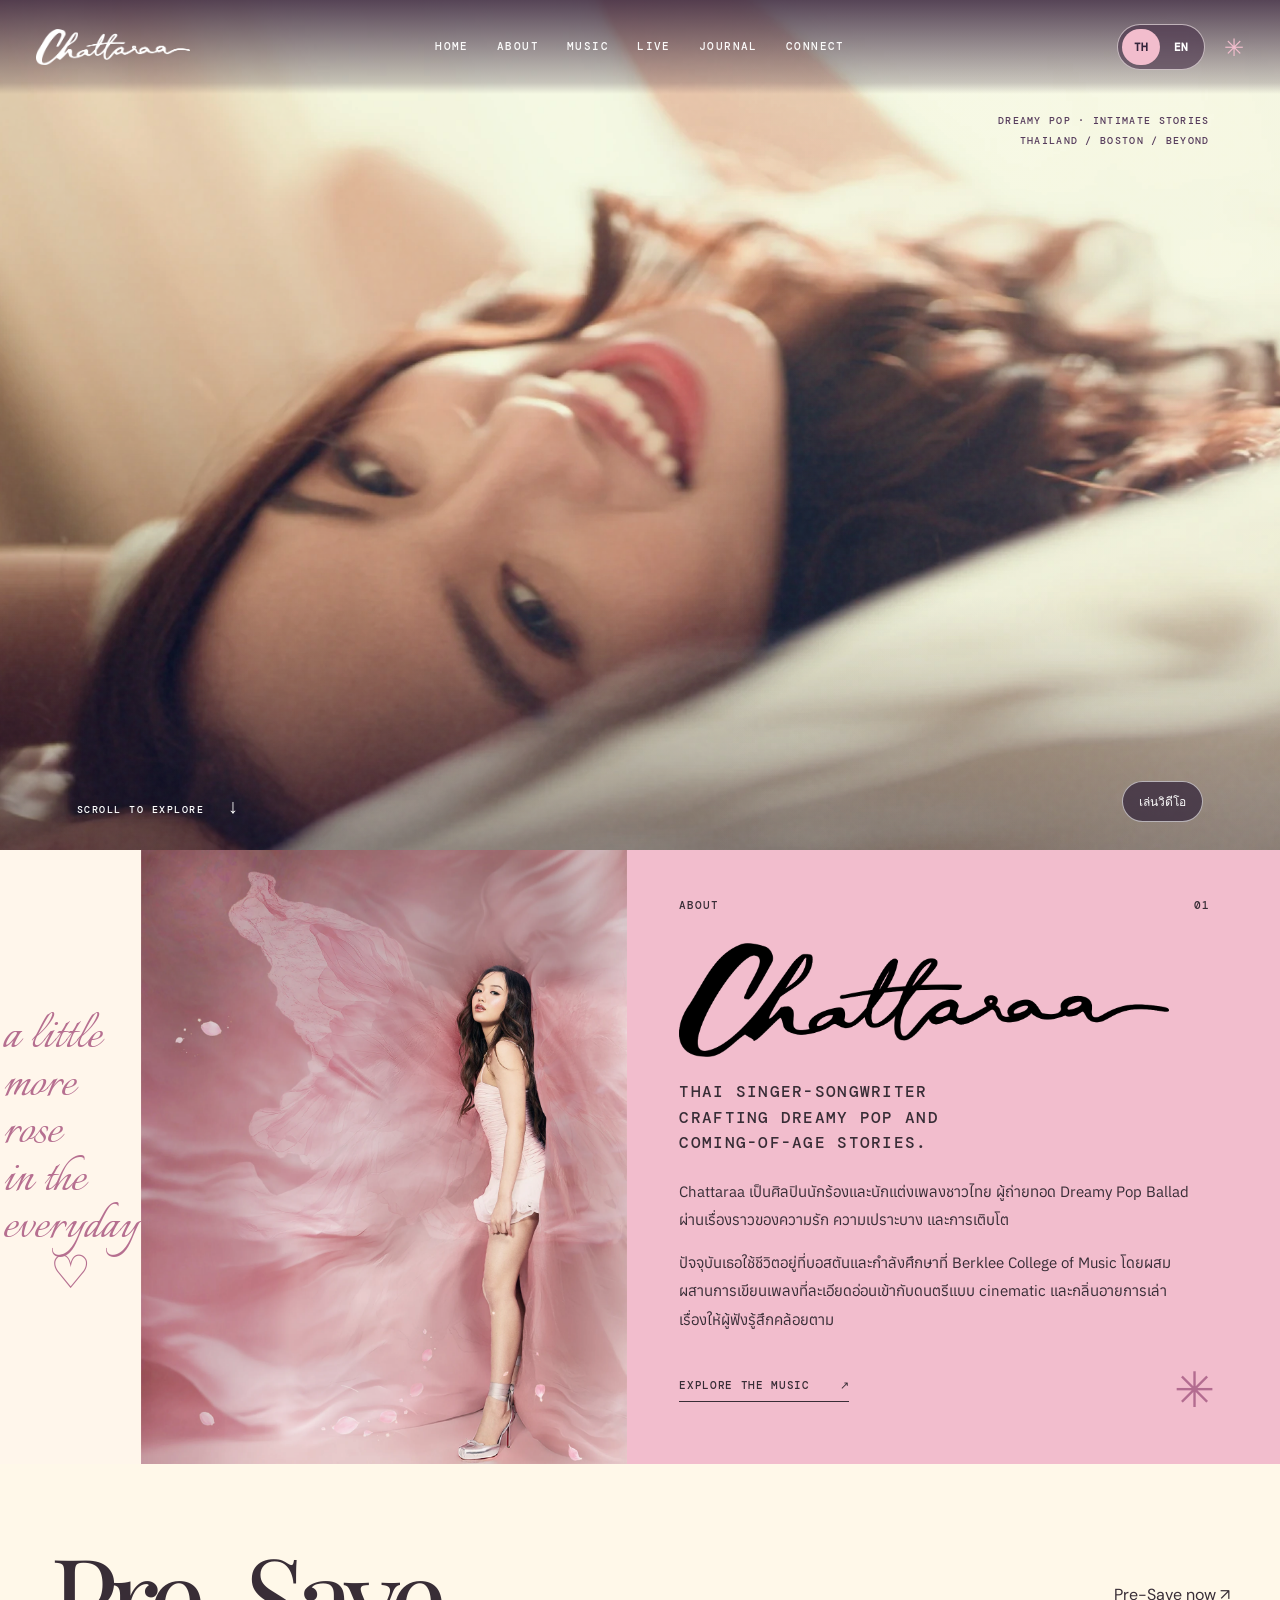
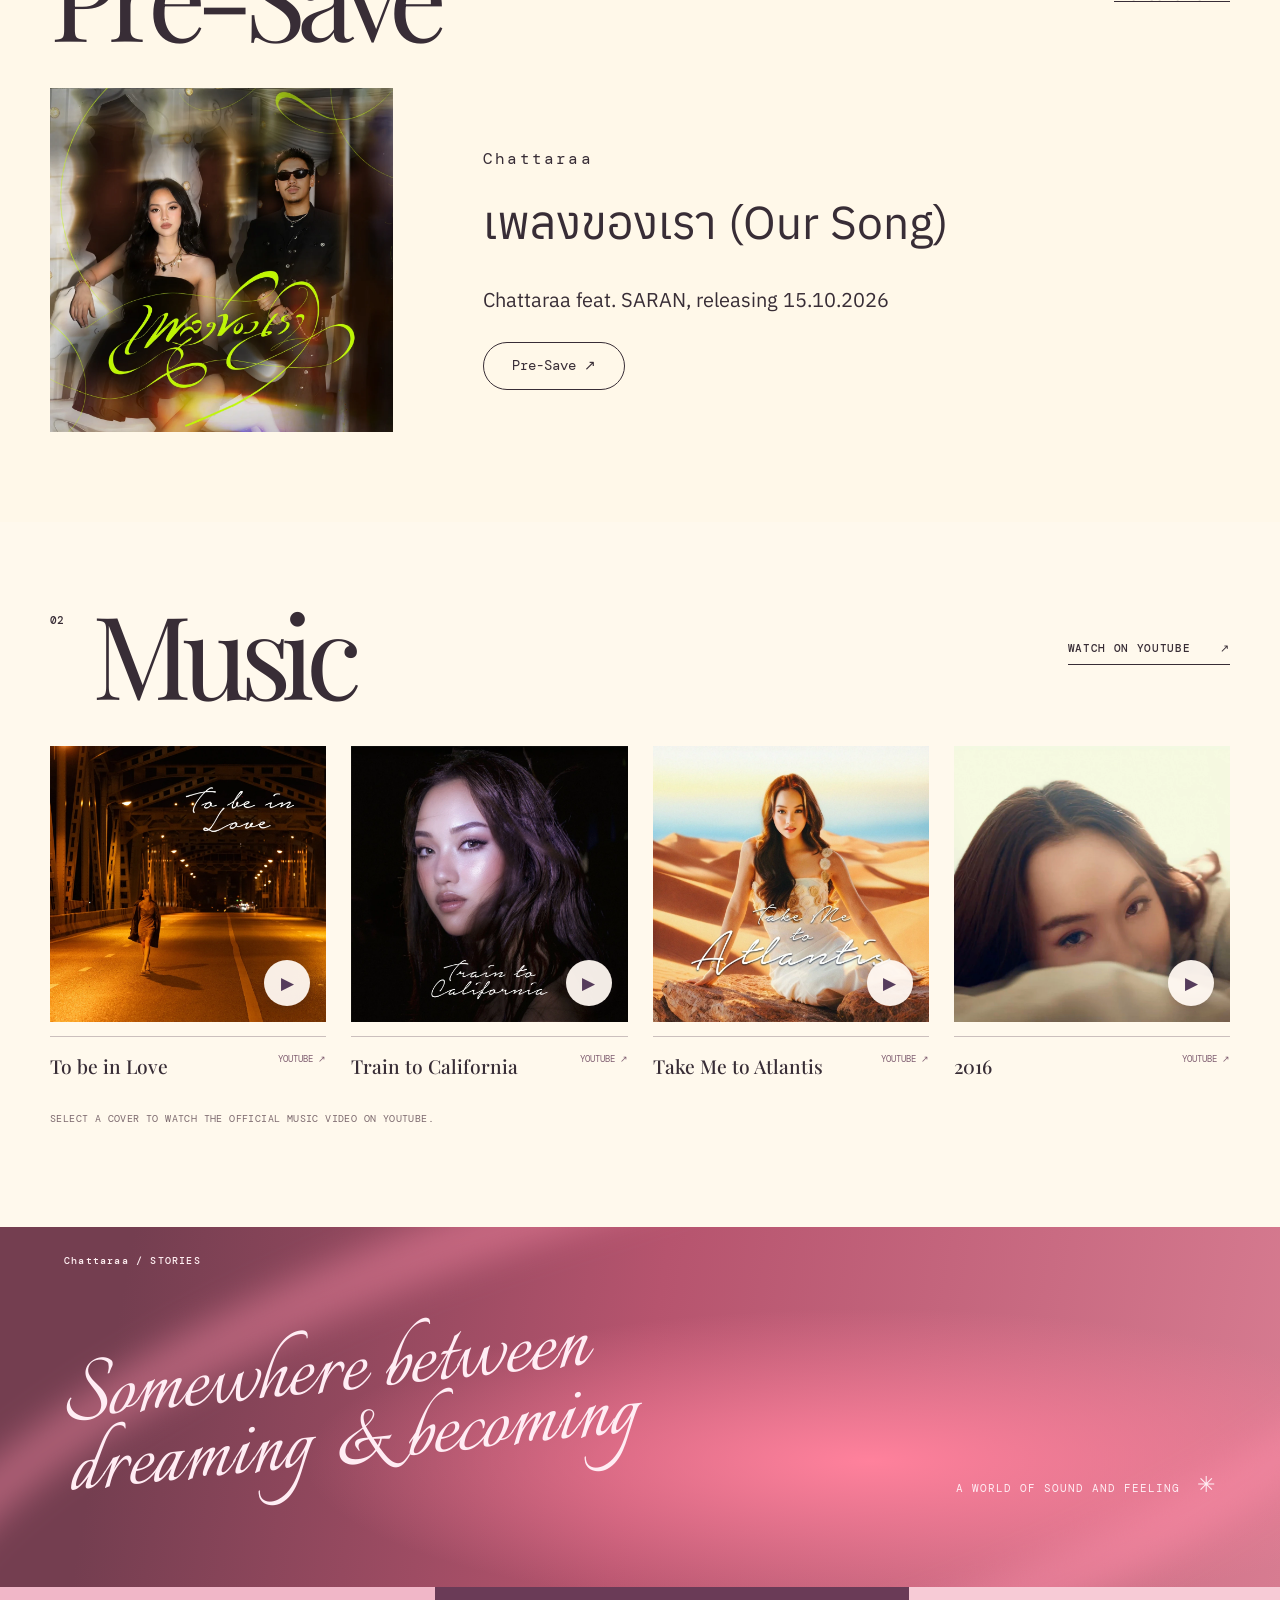
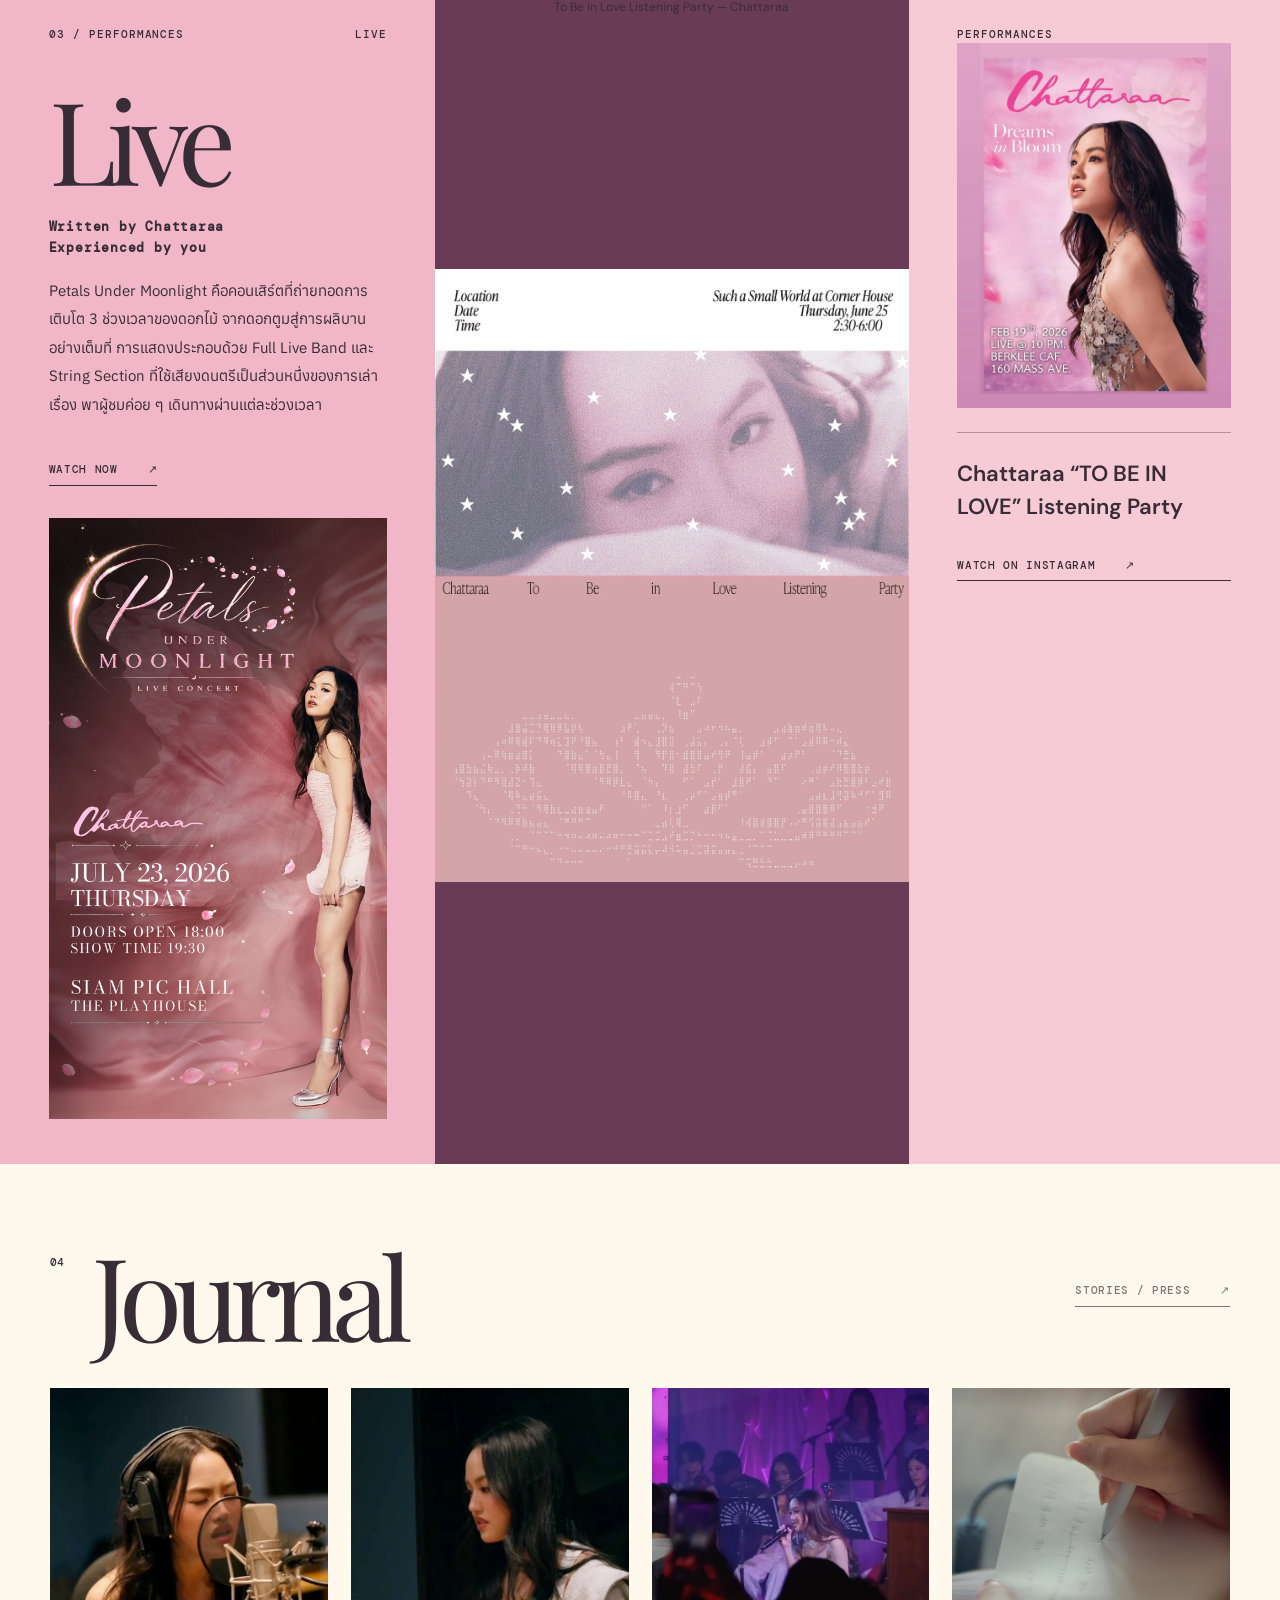
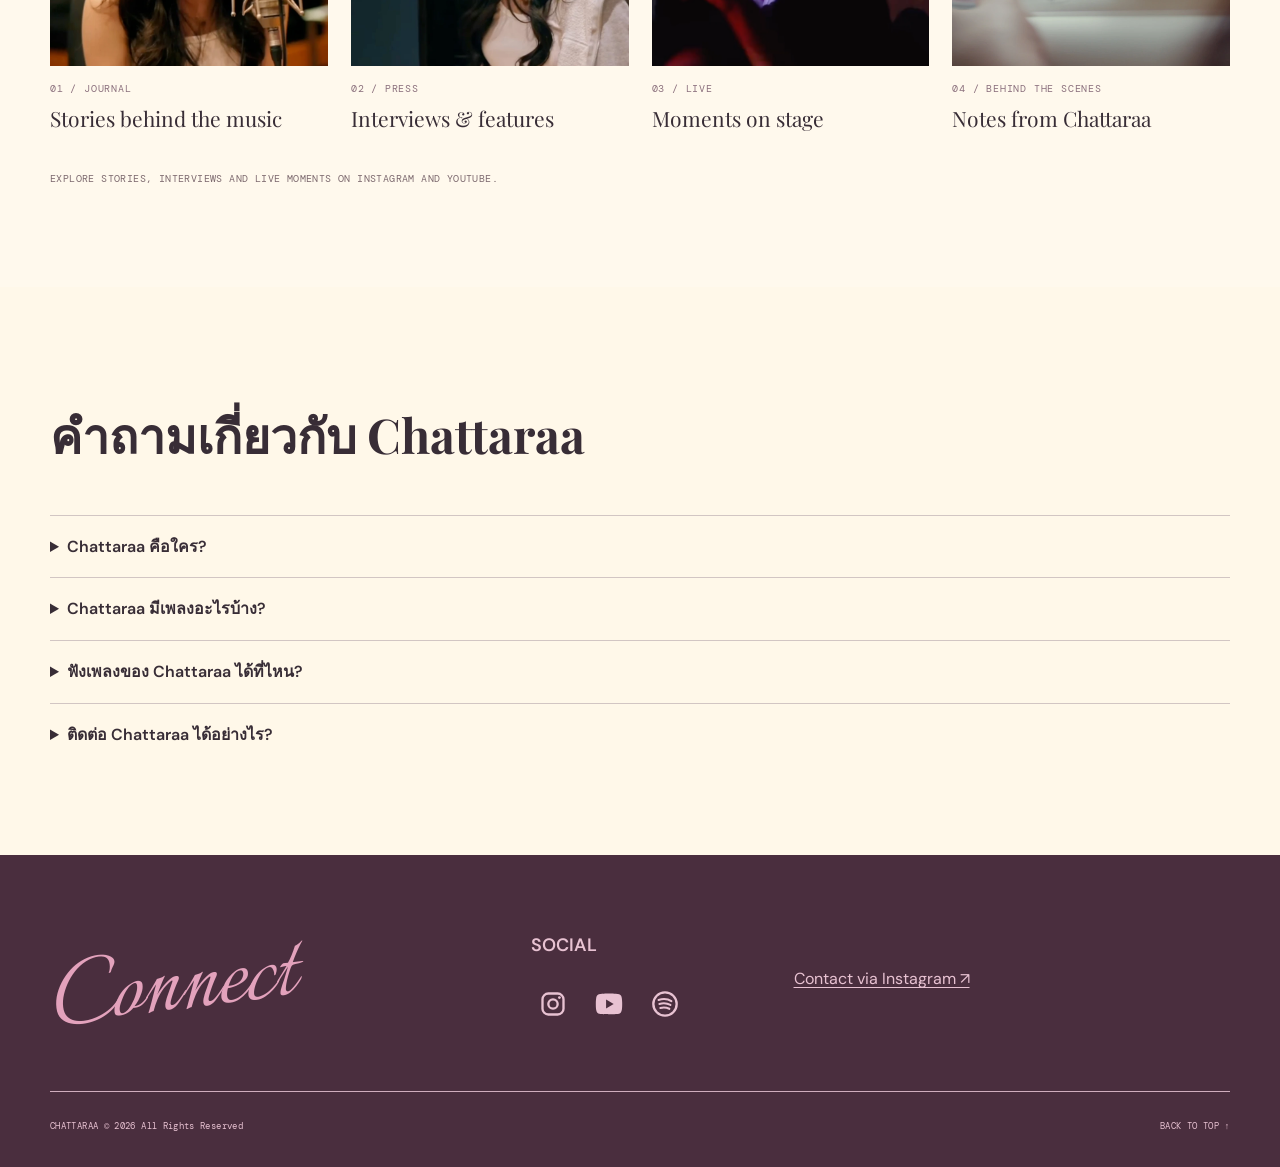
==== th/index.html @ 5d0ddc55 "Add Petals Under Moonlight poster below Watch Now" ====
<!DOCTYPE html>

<html lang="th">
<head>
<meta charset="utf-8"/>
<meta content="width=device-width, initial-scale=1" name="viewport"/>
<meta content="#563C5C" name="theme-color"/>
<meta content="index, follow, max-image-preview:large" name="robots"/>
<meta content="Chattaraa เป็นศิลปินนักร้องและนักแต่งเพลงชาวไทย ผู้ถ่ายทอด Dreamy Pop Ballad ผ่านเรื่องราวของความรัก ความเปราะบาง และการเติบโต" name="description"/>
<title>Chattaraa — ประวัติและผลงานเพลง | เว็บไซต์ทางการ</title>
<link href="https://fonts.googleapis.com" rel="preconnect"/>
<link crossorigin="" href="https://fonts.gstatic.com" rel="preconnect"/>
<link href="https://fonts.googleapis.com/css2?family=Anuphan:wght@400;500;600&amp;family=DM+Mono:wght@400;500&amp;family=DM+Sans:wght@400;500;600;700&amp;family=Italianno&amp;family=Playfair+Display:ital,wght@0,400;0,500;0,600;1,400;1,500&amp;display=swap" rel="stylesheet"/>
<link rel="stylesheet" href="/assets/v12.css?v=20261012-live-sentence"/>
<link href="https://www.chattaraa.com/th/" rel="canonical"/><link href="https://www.chattaraa.com/" hreflang="en" rel="alternate"/><link href="https://www.chattaraa.com/th/" hreflang="th" rel="alternate"/><link href="https://www.chattaraa.com/" hreflang="x-default" rel="alternate"/><meta content="website" property="og:type"/><meta content="CHATTARAA" property="og:site_name"/><meta content="th_TH" property="og:locale"/><meta content="Chattaraa — ประวัติและผลงานเพลง | เว็บไซต์ทางการ" property="og:title"/><meta content="Chattaraa เป็นศิลปินนักร้องและนักแต่งเพลงชาวไทย ผู้ถ่ายทอด Dreamy Pop Ballad ผ่านเรื่องราวของความรัก ความเปราะบาง และการเติบโต" property="og:description"/><meta content="https://www.chattaraa.com/th/" property="og:url"/><meta content="https://www.chattaraa.com/assets/hero-chattaraa-1920.webp" property="og:image"/><meta content="summary_large_image" name="twitter:card"/><meta name="twitter:title" content="CHATTARAA — Official Website"/><meta name="twitter:image" content="https://www.chattaraa.com/assets/hero-chattaraa-1920.webp"/><meta name="chattaraa-version" content="12"/><script type="application/ld+json">{"@context": "https://schema.org", "@graph": [{"@type": "Person", "@id": "https://www.chattaraa.com/#artist", "name": "Chattaraa", "url": "https://www.chattaraa.com/", "jobTitle": "Singer-songwriter", "description": "Chattaraa is a Thai singer-songwriter crafting dreamy pop, intimate ballads and coming-of-age stories.", "image": "https://www.chattaraa.com/assets/portrait-chattaraa.webp", "sameAs": ["https://www.youtube.com/@chattaraa", "https://www.instagram.com/chattwan16/", "https://open.spotify.com/artist/7L1WY9iSSZenZPKcU98Fn6"]}, {"@type": "WebSite", "@id": "https://www.chattaraa.com/#website", "name": "Chattaraa Official Website", "url": "https://www.chattaraa.com/", "inLanguage": ["en", "th"], "publisher": {"@id": "https://www.chattaraa.com/#artist"}}, {"@type": "WebPage", "@id": "https://www.chattaraa.com/th/#webpage", "url": "https://www.chattaraa.com/th/", "name": "Chattaraa — ประวัติและผลงานเพลง | เว็บไซต์ทางการ", "inLanguage": "th", "about": {"@id": "https://www.chattaraa.com/#artist"}, "isPartOf": {"@id": "https://www.chattaraa.com/#website"}}, {"@type": "MusicRecording", "name": "To be in Love", "byArtist": {"@id": "https://www.chattaraa.com/#artist"}, "url": "https://youtu.be/dDhB05XkDJM"}, {"@type": "MusicRecording", "name": "Train to California", "byArtist": {"@id": "https://www.chattaraa.com/#artist"}, "url": "https://youtu.be/4gaR9DZhMm0"}, {"@type": "MusicRecording", "name": "Take Me to Atlantis", "byArtist": {"@id": "https://www.chattaraa.com/#artist"}, "url": "https://youtu.be/C6jtJ0VgAyo"}, {"@type": "MusicRecording", "name": "2016", "byArtist": {"@id": "https://www.chattaraa.com/#artist"}, "url": "https://youtu.be/xAIUsuw0jmA"}, {"@type": "FAQPage", "@id": "https://www.chattaraa.com/th/#questions", "inLanguage": "th", "mainEntity": [{"@type": "Question", "name": "Chattaraa คือใคร?", "acceptedAnswer": {"@type": "Answer", "text": "Chattaraa เป็นศิลปินนักร้องและนักแต่งเพลงชาวไทย ถ่ายทอดเพลงป๊อปบรรยากาศชวนฝัน เพลงบัลลาด และเรื่องราวของการเติบโต"}}, {"@type": "Question", "name": "Chattaraa มีเพลงอะไรบ้าง?", "acceptedAnswer": {"@type": "Answer", "text": "ผลงานที่นำเสนอในเว็บไซต์ทางการนี้ ได้แก่ To be in Love, Train to California, Take Me to Atlantis และ 2016"}}, {"@type": "Question", "name": "ฟังเพลงของ Chattaraa ได้ที่ไหน?", "acceptedAnswer": {"@type": "Answer", "text": "ฟังได้ทาง Spotify และชมมิวสิกวิดีโอทางช่อง YouTube ของ Chattaraa ผ่านลิงก์ในเว็บไซต์นี้"}}, {"@type": "Question", "name": "ติดต่อ Chattaraa ได้อย่างไร?", "acceptedAnswer": {"@type": "Answer", "text": "ติดต่อผ่านลิงก์ Instagram ทางการในส่วนติดตามของเว็บไซต์นี้"}}]}]}</script><style>.artist-faq{background:#fff8e9}.artist-faq h2{font-family:var(--serif);font-size:clamp(28px,5vw,48px)}.artist-faq details{border-top:1px solid #563c5c44;padding:18px 0}.artist-faq summary{cursor:pointer;font-weight:600;line-height:1.6}.artist-faq p{max-width:800px;line-height:1.9}</style><style>.hero-video{width:100%;height:100%;object-fit:cover}.hero-video-toggle{position:absolute;z-index:8;right:6%;bottom:28px;border:1px solid #fff9;border-radius:24px;padding:10px 16px;background:#34253bbd;color:white;cursor:pointer;font:12px var(--body)}</style><style>.journal-card-link{display:block;color:inherit;text-decoration:none}.journal-card-link:focus-visible{outline:3px solid #563c5c;outline-offset:6px}.journal-card-link .journal-art{transition:filter .2s ease}.journal-card-link:hover .journal-art{filter:brightness(1.08)}.journal-card-link:hover h3{text-decoration:underline;text-underline-offset:5px}@media(prefers-reduced-motion:reduce){.journal-card-link .journal-art{transition:none}}</style><style>.journal-card .journal-photo{position:relative;padding:0;aspect-ratio:1/1;overflow:hidden;background:none}.journal-photo::before,.journal-photo::after{display:none}.journal-photo img{display:block;width:100%;height:100%;object-fit:cover}</style><style id="footer-social-icons">.connect-inner .social-links{gap:12px}.connect-inner .social-links a.social-icon{display:inline-flex;align-items:center;justify-content:center;width:44px;height:44px;min-width:44px;border:0;text-decoration:none;border-radius:8px;transition:opacity .2s}.connect-inner .social-links a.social-icon:hover{opacity:.75}.connect-inner .social-links a.social-icon:focus-visible{outline:2px solid currentColor;outline-offset:4px}.social-icon svg{display:block;width:28px;height:28px}</style>
<style>.live-intro .live-lead{text-transform:none;font-weight:600}</style>
<style>.performance-title{font:600 22px/1.5 var(--body);margin:0 0 22px;overflow-wrap:break-word}.performance-title a{text-decoration:none}.performance-title a:hover{text-decoration:underline;text-underline-offset:4px}</style>
<style>.performance-poster{display:block;margin:0 0 24px}.performance-poster img{display:block;width:100%;height:auto}.performance-poster:focus-visible{outline:3px solid currentColor;outline-offset:5px}</style>
<style>.live-poster-link{display:block;position:absolute;inset:0;color:inherit;text-decoration:none}.live-poster-link:focus-visible{outline:3px solid #fff;outline-offset:-6px}</style>
<style>.petals-poster-link{display:block;margin-top:32px}.petals-poster-link img{display:block;width:100%;height:auto}.petals-poster-link:focus-visible{outline:3px solid currentColor;outline-offset:5px}</style>
</head>
<body>
<a class="skip-link" href="#main-content">Skip to content</a>
<header class="site-header" id="site-header">
<a aria-label="Chattaraa — Home" class="wordmark" href="#home"><img alt="" aria-hidden="true" class="brand-logo" height="340" src="/assets/logo-chattaraa.png" width="1464"/><span class="visually-hidden">Chattaraa</span></a>
<button aria-controls="primary-navigation" aria-expanded="false" class="nav-toggle" type="button"><span aria-hidden="true" class="nav-toggle-lines"></span><span class="nav-toggle-label">MENU</span></button>
<nav aria-label="Main navigation" class="primary-nav" id="primary-navigation">
<a href="#home">Home</a>
<a href="#about">About</a>
<a href="https://open.spotify.com/artist/7L1WY9iSSZenZPKcU98Fn6?si=Bo3fWaKGSiuFNlSzbLu4Xw" target="_blank" rel="noopener noreferrer" aria-label="Music on Spotify (opens in a new tab)">Music</a>
<a href="#live">Live</a>
<a href="#journal">Journal</a>
<a href="#connect">Connect</a>
</nav>
<div class="header-actions"><div aria-label="Language selection" class="language-switch" role="group"><a aria-current="page" aria-label="ภาษาไทย" data-language-target="th" href="/th/" lang="th">TH</a><a aria-label="English" data-language-target="en" href="/" lang="en">EN</a></div><span aria-hidden="true" class="header-sparkle">✳</span></div>
</header>
<main id="main-content">
<section aria-labelledby="hero-title" class="hero" id="home">
<div aria-hidden="true" class="hero-grain"></div><h1 class="visually-hidden" id="hero-title">CHATTARAA</h1>
<div class="hero-photo-slot"><video id="home-video" class="hero-real-photo hero-video" autoplay muted loop playsinline preload="metadata" poster="/assets/hero-chattaraa-1920.webp" aria-label="Chattaraa cover video"><source src="/assets/home-cover.mp4" type="video/mp4"/></video></div>
<div class="hero-side-note">DREAMY POP · INTIMATE STORIES<br/>THAILAND / BOSTON / BEYOND</div>
<button type="button" class="hero-video-toggle" aria-controls="home-video">พักวิดีโอ</button>
<a class="scroll-indicator" href="#about">Scroll to explore <span aria-hidden="true">↓</span></a>
</section>
<section aria-labelledby="about-title" class="about-section" id="about">
<aside aria-label="Decorative note" class="about-margin-note">a little<br/>more rose<br/>in the<br/>everyday <span aria-hidden="true">♡</span></aside>
<div class="about-photo-slot has-real-photo">
<img alt="Chattaraa in a pink outfit against a rose-pink floral editorial backdrop" class="about-photo-image" decoding="async" height="2048" loading="lazy" src="/assets/portrait-chattaraa.webp" width="1448"/>

</div>
<div class="about-copy">
<div class="section-kicker"><span>ABOUT</span><span>01</span></div>
<h2 class="about-brand-title" id="about-title"><img alt="" aria-hidden="true" class="about-brand-logo" height="340" src="/assets/logo-chattaraa.png" width="1464"/><span class="visually-hidden">Chattaraa</span></h2>
<p class="about-deck">THAI SINGER-SONGWRITER<br/>CRAFTING DREAMY POP AND<br/>COMING-OF-AGE STORIES.</p>
<p class="about-body">Chattaraa เป็นศิลปินนักร้องและนักแต่งเพลงชาวไทย ผู้ถ่ายทอด Dreamy Pop Ballad ผ่านเรื่องราวของความรัก ความเปราะบาง และการเติบโต</p>
<p class="about-body">ปัจจุบันเธอใช้ชีวิตอยู่ที่บอสตันและกำลังศึกษาที่ Berklee College of Music โดยผสมผสานการเขียนเพลงที่ละเอียดอ่อนเข้ากับดนตรีแบบ cinematic และกลิ่นอายการเล่าเรื่องให้ผู้ฟังรู้สึกคล้อยตาม</p>
<a class="text-link" href="#music">EXPLORE THE MUSIC <span aria-hidden="true">↗</span></a>
<span aria-hidden="true" class="about-flower">✳</span>
</div>
</section>
<section aria-labelledby="presave-title" class="presave-section section-pad" id="pre-save">
<div class="wide-wrap">
<div class="section-heading"><h2 id="presave-title">Pre-Save</h2><a class="heading-link" href="https://orcd.co/chattaraa_our-song" target="_blank" rel="noopener noreferrer">Pre-Save now ↗</a></div>
<div class="presave-layout"><a class="presave-cover" href="https://orcd.co/chattaraa_our-song" target="_blank" rel="noopener noreferrer" aria-label="Pre-Save เพลงของเรา (Our Song) — opens in a new tab"><img src="/assets/our-song-presave.webp" alt="เพลงของเรา — Our Song cover artwork" width="2400" height="2400" loading="lazy" decoding="async"/></a><div class="presave-copy"><p class="presave-kicker">Chattaraa</p><h3>เพลงของเรา (Our Song)</h3><p class="presave-release">Chattaraa feat. SARAN, releasing 15.10.2026</p><a class="presave-button" href="https://orcd.co/chattaraa_our-song" target="_blank" rel="noopener noreferrer">Pre-Save ↗</a></div></div>
</div></section>
<section aria-labelledby="music-title" class="music-section section-pad" id="music">
<div class="section-heading wide-wrap"><span class="index">02</span><h2 id="music-title">Music</h2><a class="text-link heading-link" href="https://www.youtube.com/@chattaraa" rel="noopener noreferrer" target="_blank">WATCH ON YOUTUBE <span aria-hidden="true">↗</span></a></div>
<div class="music-grid wide-wrap"><article class="record-card record-video-card"><a aria-label="Watch Chattaraa - To be in Love (Official Music Video) on YouTube (opens in a new tab)" class="record-video-link" href="https://youtu.be/dDhB05XkDJM" rel="noopener noreferrer" target="_blank"><div class="record-art video-cover approved-artwork"><img alt="To be in Love — official cover artwork by Chattaraa" class="official-cover-image" decoding="async" height="1024" loading="lazy" src="/assets/cover-to-be-in-love.webp" width="1024"/><span aria-hidden="true" class="video-play">▶</span></div><div class="record-meta"><h3>To be in Love</h3><span>YOUTUBE ↗</span></div></a></article><article class="record-card record-video-card"><a aria-label="Watch Chattaraa - Train to California (Official Music Video) on YouTube (opens in a new tab)" class="record-video-link" href="https://youtu.be/4gaR9DZhMm0" rel="noopener noreferrer" target="_blank"><div class="record-art video-cover approved-artwork"><img alt="Train to California — official cover artwork by Chattaraa" class="official-cover-image" decoding="async" height="1024" loading="lazy" src="/assets/cover-train-to-california.webp" width="1024"/><span aria-hidden="true" class="video-play">▶</span></div><div class="record-meta"><h3>Train to California</h3><span>YOUTUBE ↗</span></div></a></article><article class="record-card record-video-card"><a aria-label="Watch Chattaraa - Take Me to Atlantis (Official Music Video) on YouTube (opens in a new tab)" class="record-video-link" href="https://youtu.be/C6jtJ0VgAyo" rel="noopener noreferrer" target="_blank"><div class="record-art video-cover approved-artwork"><img alt="Take Me to Atlantis — official cover artwork by Chattaraa" class="official-cover-image" decoding="async" height="1024" loading="lazy" src="/assets/cover-take-me-to-atlantis.webp" width="1024"/><span aria-hidden="true" class="video-play">▶</span></div><div class="record-meta"><h3>Take Me to Atlantis</h3><span>YOUTUBE ↗</span></div></a></article><article class="record-card record-video-card"><a aria-label="Watch Chattaraa - 2016 (Official Music Video) on YouTube (opens in a new tab)" class="record-video-link" href="https://youtu.be/xAIUsuw0jmA" rel="noopener noreferrer" target="_blank"><div class="record-art video-cover approved-artwork"><img alt="2016 — official cover artwork by Chattaraa" class="official-cover-image" decoding="async" height="1024" loading="lazy" src="/assets/cover-2016.webp" width="1024"/><span aria-hidden="true" class="video-play">▶</span></div><div class="record-meta"><h3>2016</h3><span>YOUTUBE ↗</span></div></a></article></div>
<p class="music-note wide-wrap">Select a cover to watch the official music video on YouTube.</p>
</section>
<section aria-label="Editorial artwork" class="editorial-band">
<span class="image-tag">Chattaraa / STORIES</span>
<div class="editorial-band-overlay"><span class="band-type">Somewhere between<br/>dreaming &amp; becoming</span><span class="band-small">A WORLD OF SOUND AND FEELING <span aria-hidden="true">✳</span></span></div>
</section>
<section aria-labelledby="live-title" class="live-section" id="live">
<div class="live-intro">
<div class="section-kicker"><span>03 / PERFORMANCES</span><span>LIVE</span></div>
<h2 id="live-title">Live</h2>
<p class="live-lead">Written by Chattaraa<br/>Experienced by you</p>
<p>Petals Under Moonlight คือคอนเสิร์ตที่ถ่ายทอดการเติบโต 3 ช่วงเวลาของดอกไม้ จากดอกตูมสู่การผลิบานอย่างเต็มที่ การแสดงประกอบด้วย Full Live Band และ String Section ที่ใช้เสียงดนตรีเป็นส่วนหนึ่งของการเล่าเรื่อง พาผู้ชมค่อย ๆ เดินทางผ่านแต่ละช่วงเวลา</p>
<a class="text-link" href="https://www.instagram.com/reel/DbOH10ABBhn/?rpxt=Y2llNjk0eHlqYjY5" target="_blank" rel="noopener noreferrer" aria-label="Watch now on Instagram (opens in a new tab)">WATCH NOW <span aria-hidden="true">↗</span></a>
<a class="petals-poster-link" href="https://www.instagram.com/reel/DbOH10ABBhn/?rpxt=Y2llNjk0eHlqYjY5" target="_blank" rel="noopener noreferrer" aria-label="Watch Petals Under Moonlight on Instagram (opens in a new tab)"><img src="/assets/petals-under-moonlight.webp" alt="Chattaraa Petals Under Moonlight Live Concert poster" width="1152" height="2048" loading="lazy" decoding="async"/></a>
</div>
<div aria-label="Chattaraa performance poster" class="live-image has-dreams-poster"><a class="live-poster-link" href="https://www.instagram.com/reel/DaVQAoDhnBY/?psln=eXkwczB1cXl4OTdu" target="_blank" rel="noopener noreferrer" aria-label="Watch To Be in Love Listening Party on Instagram (opens in a new tab)"><img alt="Chattaraa To Be in Love Listening Party poster" class="live-poster-image" decoding="async" height="1456" loading="lazy" src="/assets/listening-party.webp" width="1125"/><p class="poster-caption">To Be in Love Listening Party — Chattaraa</p></a></div>
<div class="live-events">
<div class="section-kicker"><span>PERFORMANCES</span></div>
<a class="performance-poster" href="https://www.instagram.com/reel/DaVQAoDhnBY/?psln=eXkwczB1cXl4OTdu" target="_blank" rel="noopener noreferrer" aria-label="Watch Chattaraa To Be in Love Listening Party on Instagram (opens in a new tab)"><img src="/assets/dreams-in-bloom.webp" alt="Chattaraa Dreams in Bloom performance poster" width="1206" height="1608" loading="lazy" decoding="async"/></a>
<div class="event-row"><h4 class="performance-title"><a href="https://www.instagram.com/reel/DaVQAoDhnBY/?psln=eXkwczB1cXl4OTdu" target="_blank" rel="noopener noreferrer">Chattaraa “TO BE IN LOVE” Listening Party</a></h4><a class="text-link" href="https://www.instagram.com/reel/DaVQAoDhnBY/?psln=eXkwczB1cXl4OTdu" target="_blank" rel="noopener noreferrer" aria-label="Watch Chattaraa on stage on Instagram (opens in a new tab)">WATCH ON INSTAGRAM <span aria-hidden="true">↗</span></a></div>
</div>
</section>
<section aria-labelledby="journal-title" class="journal-section section-pad" id="journal">
<div class="section-heading wide-wrap"><span class="index">04</span><h2 id="journal-title">Journal</h2><span class="text-link heading-link muted-link">STORIES / PRESS <span aria-hidden="true">↗</span></span></div>
<div class="journal-grid wide-wrap">
<a class="journal-card journal-card-link" href="https://www.instagram.com/reel/Dd1QIL_hreR/" target="_blank" rel="noopener noreferrer" aria-label="Stories behind the music — watch on Instagram (opens in a new tab)"><div class="journal-art journal-one journal-photo"><img src="/assets/journal-stories.webp" alt="Chattaraa recording vocals in the studio" width="863" height="863" loading="lazy" decoding="async"/></div><div class="journal-sub">01 / JOURNAL</div><h3>Stories behind the music</h3></a>
<a class="journal-card journal-card-link" href="https://www.youtube.com/live/zQk-ovyCIOA" target="_blank" rel="noopener noreferrer" aria-label="Interviews &amp; features — watch on YouTube (opens in a new tab)"><div class="journal-art journal-two journal-photo"><img src="/assets/journal-interviews.webp" alt="Chattaraa interviews and recording sessions" width="847" height="847" loading="lazy" decoding="async"/></div><div class="journal-sub">02 / PRESS</div><h3>Interviews &amp; features</h3></a>
<a class="journal-card journal-card-link" href="https://www.instagram.com/reel/Dcuesbutjx8/" target="_blank" rel="noopener noreferrer" aria-label="Moments on stage — watch on Instagram (opens in a new tab)"><div class="journal-art journal-three journal-photo"><img src="/assets/journal-stage.webp" alt="Chattaraa performing on stage" width="1395" height="1395" loading="lazy" decoding="async"/></div><div class="journal-sub">03 / LIVE</div><h3>Moments on stage</h3></a>
<a class="journal-card journal-card-link" href="https://www.instagram.com/reel/Ddtb8Q-hK5d/" target="_blank" rel="noopener noreferrer" aria-label="Notes from Chattaraa — watch on Instagram (opens in a new tab)"><div class="journal-art journal-four journal-photo"><img src="/assets/journal-notes.webp" alt="Chattaraa writing notes in a notebook" width="978" height="978" loading="lazy" decoding="async"/></div><div class="journal-sub">04 / BEHIND THE SCENES</div><h3>Notes from Chattaraa</h3></a>
</div>
<p class="journal-note wide-wrap">Explore stories, interviews and live moments on Instagram and YouTube.</p>
</section>
<section class="artist-faq section-pad" aria-labelledby="faq-title" id="questions"><div class="wide-wrap"><h2 id="faq-title">คำถามเกี่ยวกับ Chattaraa</h2><details><summary>Chattaraa คือใคร?</summary><p>Chattaraa เป็นศิลปินนักร้องและนักแต่งเพลงชาวไทย ถ่ายทอดเพลงป๊อปบรรยากาศชวนฝัน เพลงบัลลาด และเรื่องราวของการเติบโต</p></details><details><summary>Chattaraa มีเพลงอะไรบ้าง?</summary><p>ผลงานที่นำเสนอในเว็บไซต์ทางการนี้ ได้แก่ To be in Love, Train to California, Take Me to Atlantis และ 2016</p></details><details><summary>ฟังเพลงของ Chattaraa ได้ที่ไหน?</summary><p>ฟังได้ทาง Spotify และชมมิวสิกวิดีโอทางช่อง YouTube ของ Chattaraa ผ่านลิงก์ในเว็บไซต์นี้</p></details><details><summary>ติดต่อ Chattaraa ได้อย่างไร?</summary><p>ติดต่อผ่านลิงก์ Instagram ทางการในส่วนติดตามของเว็บไซต์นี้</p></details></div></section>
<section aria-labelledby="connect-title" class="connect-section" id="connect">
<div class="connect-inner wide-wrap">
<h2 class="connect-script" id="connect-title">Connect</h2>
<div class="connect-social"><h3>SOCIAL</h3><div class="social-links"><a href="https://www.instagram.com/chattwan16/" rel="noopener noreferrer" target="_blank" class="social-icon" aria-label="Instagram" title="Instagram"><svg viewBox="0 0 24 24" aria-hidden="true" focusable="false"><rect x="3" y="3" width="18" height="18" rx="5" fill="none" stroke="currentColor" stroke-width="2"/><circle cx="12" cy="12" r="4" fill="none" stroke="currentColor" stroke-width="2"/><circle cx="17.5" cy="6.5" r="1.2" fill="currentColor"/></svg></a><a href="https://www.youtube.com/@chattaraa" rel="noopener noreferrer" target="_blank" class="social-icon" aria-label="YouTube" title="YouTube"><svg viewBox="0 0 24 24" aria-hidden="true" focusable="false"><path fill="currentColor" d="M23 7s-.2-1.7-1-2.5C21 3.5 19.8 3.5 19.3 3.4 15.5 3.1 12 3.1 12 3.1s-3.5 0-7.3.3C4.2 3.5 3 3.5 2 4.5 1.2 5.3 1 7 1 7S.7 9 .7 11v2c0 2 .3 4 .3 4s.2 1.7 1 2.5c1 1 2.4 1 3 1.1 2.2.2 7 .3 7 .3s3.5 0 7.3-.3c.5-.1 1.7-.1 2.7-1.1.8-.8 1-2.5 1-2.5s.3-2 .3-4v-2C23.3 9 23 7 23 7ZM9.5 15.8V8.2l6.5 3.8-6.5 3.8Z"/></svg></a><a href="https://open.spotify.com/artist/7L1WY9iSSZenZPKcU98Fn6" rel="noopener noreferrer" target="_blank" class="social-icon" aria-label="Spotify" title="Spotify"><svg viewBox="0 0 24 24" aria-hidden="true" focusable="false"><circle cx="12" cy="12" r="10" fill="none" stroke="currentColor" stroke-width="2"/><path d="M6.5 8.5c4-1.2 8-.8 11 1M7.2 12c3.3-1 6.8-.6 9.4.8M8 15.4c2.7-.7 5.4-.4 7.7.7" fill="none" stroke="currentColor" stroke-width="1.8" stroke-linecap="round"/></svg></a></div></div>
<div class="connect-booking"><a href="https://www.instagram.com/chattwan16/" rel="noopener noreferrer" target="_blank">Contact via Instagram ↗</a></div>
</div>
<footer class="site-footer wide-wrap"><p>CHATTARAA © <span id="copyright-year">2026</span> All Rights Reserved</p><a href="#home" aria-label="Back to top">BACK TO TOP ↑</a></footer>
</section>
</main>

<script>const navToggle = document.querySelector('.nav-toggle');
const navigation = document.querySelector('#primary-navigation');
const navLinks = navigation.querySelectorAll('a');
function closeMenu() {
  navToggle.setAttribute('aria-expanded', 'false');
  navigation.classList.remove('open');
  document.body.classList.remove('menu-open');
}
navToggle.addEventListener('click', () => {
  const isOpen = navToggle.getAttribute('aria-expanded') === 'true';
  navToggle.setAttribute('aria-expanded', String(!isOpen));
  navigation.classList.toggle('open', !isOpen);
  document.body.classList.toggle('menu-open', !isOpen);
});
navLinks.forEach(link => link.addEventListener('click', closeMenu));
document.addEventListener('keydown', event => {
  if (event.key === 'Escape' && navigation.classList.contains('open')) {
    closeMenu();
    navToggle.focus();
  }
});
window.addEventListener('resize', () => {
  if (window.innerWidth > 800) closeMenu();
});
document.querySelector('#copyright-year').textContent = new Date().getFullYear();


// Keep current section when switching between static Thai/English pages.
for (const link of document.querySelectorAll('[data-language-target]')) {
  link.addEventListener('click', event => {
    if (event.metaKey || event.ctrlKey || event.shiftKey || event.altKey || event.button !== 0) return;
    const next = link.getAttribute('href');
    if (!next) return;
    event.preventDefault();
    try { localStorage.setItem('chattaraa-preferred-language', link.dataset.languageTarget); } catch (_) {}
    location.assign(next + (location.hash || ''));
  });
}
</script>
<script>const heroVideo=document.querySelector("#home-video");const videoToggle=document.querySelector(".hero-video-toggle");const reducedMotion=matchMedia("(prefers-reduced-motion: reduce)");function syncVideoButton(){videoToggle.textContent=heroVideo.paused?"เล่นวิดีโอ":"พักวิดีโอ";}if(reducedMotion.matches){heroVideo.autoplay=false;heroVideo.pause();}videoToggle.addEventListener("click",()=>{if(heroVideo.paused){heroVideo.play().catch(syncVideoButton);}else{heroVideo.pause();}});heroVideo.addEventListener("play",syncVideoButton);heroVideo.addEventListener("pause",syncVideoButton);syncVideoButton();</script></body>
</html>
---- assets/v12.css ----
:root{--violet:#563c5c;--violet-dark:#34253b;--orchid:#f2bdcd;--pink-light:#f8dde1;--sea:#e098ac;--burgundy:#68002c;--cream:#fff8e9;--sky:#a6c9dd;--ink:#382d36;--mono:'DM Mono',ui-monospace,monospace;--body:'DM Sans',Arial,sans-serif;--serif:'Playfair Display',Georgia,serif;--hand:'Italianno','Brush Script MT',cursive;--content:1360px}*,*:before,*:after{box-sizing:border-box}html{scroll-behavior:smooth;scroll-padding-top:74px}body{margin:0;background:var(--cream);color:var(--ink);font-family:var(--body);font-weight:400;-webkit-font-smoothing:antialiased}body.menu-open{overflow:hidden}a{color:inherit}a:focus-visible,button:focus-visible{outline:3px solid #ad285e;outline-offset:4px}button{font:inherit}.wide-wrap{width:min(calc(100% - 100px),var(--content));margin-inline:auto}.skip-link{position:fixed;top:-100px;left:20px;background:#fff;color:#000;z-index:9999;padding:12px}.skip-link:focus{top:12px}.site-header{position:absolute;left:0;right:0;top:0;min-height:82px;padding:24px max(36px,calc((100vw - 1450px)/2));z-index:30;display:grid;grid-template-columns:1fr auto 1fr;gap:30px;align-items:center;color:#fff}.wordmark,.footer-brand{font-family:var(--serif);font-size:25px;letter-spacing:.045em;text-decoration:none;font-weight:400;white-space:nowrap}.wordmark .star{font-size:12px;vertical-align:top;margin-left:5px;color:#fff2bd}.primary-nav{display:flex;align-items:center;gap:28px}.primary-nav a{font:500 11px/1.4 var(--mono);text-decoration:none;text-transform:uppercase;letter-spacing:.13em;opacity:.96}.primary-nav a:hover{text-decoration:underline;text-underline-offset:6px}.header-sparkle{justify-self:end;color:var(--orchid);font-size:24px}.nav-toggle{display:none}.hero{height:min(850px,96svh);min-height:650px;position:relative;overflow:hidden;background:linear-gradient(110deg,#62405b 0%,#9e677f 32%,#bc899f 63%,#51384e 100%);color:#fff}.hero-grain{position:absolute;inset:0;pointer-events:none;z-index:3;opacity:.16;background-image:url("data:image/svg+xml,%3Csvg viewBox='0 0 160 160' xmlns='http://www.w3.org/2000/svg'%3E%3Cfilter id='n'%3E%3CfeTurbulence type='fractalNoise' baseFrequency='.7' numOctaves='3' stitchTiles='stitch'/%3E%3C/filter%3E%3Crect width='100%25' height='100%25' filter='url(%23n)' opacity='.34'/%3E%3C/svg%3E");mix-blend-mode:screen}.hero-photo-slot{position:absolute;inset:0;overflow:hidden;background:radial-gradient(ellipse at 61% 24%,#ffdce080,transparent 33%),radial-gradient(ellipse at 84% 70%,#f2b4bf8c,transparent 35%),linear-gradient(145deg,#704e69 10%,#ad7f93 48%,#66435e 90%)}.hero-photo-slot::before{content:'';position:absolute;inset:17% 18% -25% 30%;background:linear-gradient(135deg,#ffdfdf55,transparent 45%),radial-gradient(ellipse at 45% 34%,#ffe3df99 0 2%,transparent 38%),linear-gradient(175deg,#c77e96,#704b68 70%);filter:blur(40px);border-radius:43% 57% 32% 68%}.hero-photo-slot::after{content:'';position:absolute;inset:0;background:linear-gradient(90deg,#402c48a8,transparent 63%),linear-gradient(0deg,#35263da1,transparent 36%)}.hero-glow{position:absolute;width:48vw;height:48vw;max-width:760px;max-height:760px;right:9%;top:8%;background:radial-gradient(circle,#f5cad180,transparent 68%);filter:blur(20px);mix-blend-mode:screen}.hero-orbit{position:absolute;z-index:1;border:1px solid #fff2d74a;border-radius:50%;transform:rotate(-24deg)}.orbit-one{width:50vw;height:30vw;top:25%;right:-7%}.orbit-two{width:38vw;height:48vw;top:-10%;right:23%;opacity:.32}.placeholder-id,.placeholder-bottom,.image-tag,.photo-caption{position:absolute;z-index:5;font:500 10px/1.6 var(--mono);letter-spacing:.12em;color:#ffeff2}.placeholder-id{top:145px;right:6%}.placeholder-bottom{bottom:38px;right:5%;border:1px solid #ffffff5a;padding:9px 14px;border-radius:30px}.hero-message{position:absolute;z-index:6;top:29%;left:max(6%,calc((100vw - 1330px)/2));width:min(44%,550px)}.hero-script{font:normal clamp(65px,9.5vw,152px)/.73 var(--hand);letter-spacing:.008em;margin:0;color:#ffe1e8;text-shadow:0 2px 24px #2e1b3526;transform:rotate(-8deg)}.hero-script em{font-style:normal;white-space:nowrap}.hand-heart{display:inline-block;margin-left:12px;transform:rotate(12deg)}.tiny-asterisk{display:block;font-size:36px;color:#f0b4cf;margin-top:53px;margin-left:15px}.hero-side-note{position:absolute;right:6%;top:30%;z-index:5;font:500 10px/2 var(--mono);letter-spacing:.13em;text-align:right;color:#ffecf4}.scroll-indicator{position:absolute;bottom:34px;left:max(6%,calc((100vw - 1330px)/2));z-index:6;font:500 10px/1 var(--mono);letter-spacing:.15em;text-decoration:none;text-transform:uppercase}.scroll-indicator span{margin-left:15px;font-size:20px}.about-section{min-height:550px;display:grid;grid-template-columns:11% 38% 51%;background:var(--orchid)}.about-margin-note{background:#fff6eb;color:#b66f90;display:flex;flex-direction:column;justify-content:center;align-items:center;text-align:left;font:58px/.82 var(--hand);padding:20px;transform:none}.about-margin-note span{margin-top:10px;font-size:46px}.about-photo-slot{min-height:560px;position:relative;overflow:hidden;background:radial-gradient(ellipse at 60% 40%,#f0c4cc 0,#b96e8b 36%,#5a3a55 90%)}.about-photo-slot:after{content:'';position:absolute;inset:8%;border:1px solid #ffecdf8a;pointer-events:none}.about-photo-slot::before{content:'';position:absolute;width:50%;height:70%;left:15%;top:16%;border-radius:70% 25% 60% 35%;background:linear-gradient(150deg,#fff4e4a8,#864e7199);filter:blur(25px);transform:rotate(23deg)}.photo-slot .image-tag{top:26px;left:25px}.photo-caption{bottom:25px;right:25px}.photo-glyph{position:absolute;z-index:3;top:29%;left:44%;font-size:155px;color:#ffe5f38a;font-family:var(--serif)}.about-copy{padding:48px clamp(38px,5.5vw,110px) 62px 8%;position:relative}.section-kicker{display:flex;justify-content:space-between;gap:20px;font:500 11px/1.4 var(--mono);letter-spacing:.09em}.about-copy h2{font:400 clamp(65px,8.5vw,132px)/.95 var(--serif);margin:30px 0 22px;letter-spacing:-.065em;color:#2e202c}.dot{color:#a74974}.about-deck{font:500 clamp(13px,1.25vw,17px)/1.6 var(--mono);letter-spacing:.08em;margin:0 0 22px}.about-body{max-width:510px;font-size:14px;line-height:1.9;margin:0 0 14px}.text-link{font:500 11px/1.5 var(--mono);letter-spacing:.06em;text-decoration:none;display:inline-flex;gap:30px;align-items:center;border-bottom:1px solid currentColor;padding-bottom:7px}.about-copy .text-link{margin-top:29px}.about-flower{font-size:49px;position:absolute;bottom:42px;right:65px;color:#b36c90}.section-pad{padding:72px 0 90px}.music-section,.journal-section{background:#fff9ed}.section-heading{display:flex;gap:28px;align-items:center;margin-bottom:35px}.section-heading h2{font:400 clamp(65px,9vw,122px)/1.02 var(--serif);letter-spacing:-.08em;margin:0 auto 0 0}.section-heading .index{font:500 11px var(--mono);align-self:flex-start;margin-top:19px}.section-heading .heading-link{align-self:center}.music-grid{display:grid;grid-template-columns:repeat(3,minmax(0,1fr));gap:26px}.record-art{aspect-ratio:1/1;position:relative;overflow:hidden}.record-art:after,.journal-art:after{content:'';position:absolute;inset:0;opacity:.14;pointer-events:none;background-image:url("data:image/svg+xml,%3Csvg xmlns='http://www.w3.org/2000/svg' width='100' height='100'%3E%3Cfilter id='n'%3E%3CfeTurbulence type='fractalNoise' baseFrequency='.64' numOctaves='3' stitchTiles='stitch'/%3E%3C/filter%3E%3Crect width='100%25' height='100%25' filter='url(%23n)'/%3E%3C/svg%3E")}.art-california{background:radial-gradient(circle at 80% 20%,#fff3e7,transparent 35%),linear-gradient(145deg,#80556c,#d99da9 45%,#563c5c)}.art-atlantis{background:radial-gradient(circle at 60% 72%,#fcf5e6 0 5%,transparent 30%),linear-gradient(160deg,#9fc8c9,#eac7d9 60%,#b58ca5)}.art-romantic{background:radial-gradient(circle at 35% 20%,#ffe6e8,transparent 40%),linear-gradient(140deg,#f0abb9,#a35e83 65%,#492c56)}.art-label{position:absolute;z-index:2;top:20px;left:20px;font:10px/1.5 var(--mono);letter-spacing:.13em;color:#fff}.art-scratch{font:clamp(40px,5.5vw,85px)/.83 var(--hand);position:absolute;z-index:1;color:#fff5e9;left:12%;top:42%;transform:rotate(-13deg);text-align:center;text-shadow:0 2px 20px #0002}.record-meta{display:flex;justify-content:space-between;align-items:baseline;gap:12px;padding:17px 0 0;border-top:1px solid #5033484b;margin-top:14px}.record-meta h3{font:500 clamp(15px,1.5vw,20px)/1.35 var(--serif);margin:0}.record-meta span{font:9px/1.2 var(--mono);white-space:nowrap;color:#805f72}.music-note,.journal-note{font:10px/1.7 var(--mono);color:#7d6a6f;margin-top:30px;text-transform:uppercase;letter-spacing:.04em}.editorial-band{position:relative;min-height:360px;background:radial-gradient(ellipse at 68% 65%,#ff819c 0%,#fa789500 46%),linear-gradient(100deg,#743e50 10%,#b6546e 50%,#d77c91);color:#ffedf4;overflow:hidden}.editorial-band:before{content:'';position:absolute;width:130%;height:160%;left:-12%;top:-20%;border-radius:45%;border:55px solid #ff8eaa66;transform:rotate(-18deg);filter:blur(16px)}.editorial-band .image-tag{top:26px;left:5%}.editorial-band-overlay{position:relative;min-height:360px;padding:80px max(5%,calc((100vw - var(--content))/2));display:flex;justify-content:space-between;align-items:center;gap:30px}.band-type{font:clamp(66px,8vw,116px)/.7 var(--hand);transform:rotate(-6deg)}.band-small{font:11px/2 var(--mono);letter-spacing:.09em;align-self:end;text-align:right}.band-small span{font-size:22px;margin-left:9px}.live-section{display:grid;grid-template-columns:34% 37% 29%;min-height:540px;background:#f1b7c8}.live-intro,.live-events{padding:40px clamp(24px,3.8vw,75px) 45px}.live-intro h2{font:400 clamp(70px,9vw,126px)/1 var(--serif);letter-spacing:-.08em;margin:38px 0 20px}.live-lead{font:600 13px/1.65 var(--mono);letter-spacing:.06em;text-transform:none}.live-intro>p:not(.live-lead){font-size:13px;line-height:1.9;margin:18px 0 38px;max-width:380px}.muted-link{opacity:.65;cursor:default}.live-image{position:relative;min-height:530px;background:linear-gradient(90deg,#753c5b 0 2%,transparent 2% 7%,#8c5271 7% 9%,transparent 9% 12%,#6c314b 12% 19%,transparent 19% 22%,#a45d7d 22% 24%,transparent 24% 31%,#693450 31% 36%,transparent 36% 40%,#aa6985 40% 45%,transparent 45% 47%,#6c314b 47% 55%,transparent 55% 58%,#944d69 58% 65%,transparent 65% 69%,#673047 69% 72%,transparent 72% 76%,#995472 76% 81%,transparent 81%),linear-gradient(#813f62,#be7e9a);overflow:hidden}.live-image:before{content:'';position:absolute;inset:0;background:radial-gradient(ellipse at 50% 55%,#ffc9d688,transparent 45%),linear-gradient(#5c284255,transparent 50%,#2c122866)}.live-hand{position:absolute;z-index:4;top:28%;left:20%;right:20%;color:#ffcee3;text-align:center;font:clamp(66px,7vw,115px)/.76 var(--hand);transform:rotate(-7deg)}.live-events{background:#f7cbd6}.live-events h3{font:400 54px var(--serif);letter-spacing:-.07em;margin:42px 0 26px}.event-row{border-top:1px solid #5d3c4b69;padding:24px 0;display:flex;flex-direction:column;gap:12px}.event-row>span,.event-row small{font:10px/1.4 var(--mono);color:#755264}.event-row strong{font:400 24px var(--serif)}.journal-grid{display:grid;grid-template-columns:repeat(4,minmax(0,1fr));gap:23px}.journal-art{aspect-ratio:1.25/1;display:flex;align-items:end;padding:20px;position:relative;overflow:hidden}.journal-art span{position:relative;z-index:2;color:#fff;font:10px/1.5 var(--mono);letter-spacing:.08em}.journal-one{background:radial-gradient(circle at 50% 48%,#ffd7ca,transparent 42%),linear-gradient(140deg,#ab7487,#c99da7)}.journal-two{background:radial-gradient(circle at 60% 80%,#f4c6a1,transparent 48%),linear-gradient(140deg,#75526c,#d59aaa)}.journal-three{background:radial-gradient(circle at 25% 30%,#ffd7ed,transparent 37%),linear-gradient(155deg,#e4aabe,#8e5778)}.journal-four{background:radial-gradient(ellipse at 75% 35%,#ffc7cd,transparent 40%),linear-gradient(145deg,#9c647b,#654157)}.journal-sub{margin-top:16px;font:10px/1.4 var(--mono);letter-spacing:.08em;color:#8b707d}.journal-card h3{font:400 21px/1.35 var(--serif);margin:8px 0}.connect-section{background:var(--violet);color:var(--pink-light);padding:60px 0 24px}.connect-inner{display:flex;align-items:center;gap:70px;padding-bottom:55px}.connect-script{font:clamp(76px,10vw,140px)/.7 var(--hand);font-weight:400;transform:rotate(-7deg);margin:0;min-width:34%}.connect-script span{font-size:.55em}.connect-copy{max-width:620px;flex:1}.connect-copy p{font-size:14px;line-height:1.8;margin-bottom:28px}.social-links{display:flex;gap:24px;flex-wrap:wrap}.social-links a{font:11px/1.8 var(--mono);text-decoration:none;border-bottom:1px solid #f2bdcd60}.social-links a:hover{color:#fff;border-color:#fff}.site-footer{border-top:1px solid #ffe9f448;padding-top:20px;display:flex;gap:25px;align-items:center;justify-content:space-between}.site-footer .footer-brand{font-size:22px}.site-footer p,.site-footer>a:last-child{font:9px/1.4 var(--mono);text-decoration:none;letter-spacing:.04em}.preview-ribbon{position:fixed;bottom:12px;left:50%;transform:translateX(-50%);z-index:60;border-radius:25px;padding:8px 16px;background:#fff9eded;border:1px solid #563c5c44;color:#563c5c;font:9px/1.2 var(--mono);letter-spacing:.1em;white-space:nowrap;box-shadow:0 8px 30px #24142b22}
@media(max-width:1100px){.wide-wrap{width:calc(100% - 65px)}.site-header{padding-inline:32px}.about-section{grid-template-columns:10% 40% 50%}.about-copy{padding:40px 35px}.about-copy h2{font-size:80px}.about-margin-note{font-size:46px}.live-section{grid-template-columns:38% 34% 28%}.live-intro,.live-events{padding:40px 28px}.live-events h3{font-size:43px}.hero-message{width:55%}.hero-script{font-size:100px}}@media(max-width:800px){.site-header{display:flex;justify-content:space-between;min-height:74px;padding:21px 22px}.wordmark{font-size:22px}.header-sparkle{display:none}.nav-toggle{display:flex;gap:12px;align-items:center;color:#fff;border:1px solid #fff8;border-radius:100px;background:#563c5c88;padding:9px 14px;z-index:100;cursor:pointer}.nav-toggle-label{font:10px/1 var(--mono);letter-spacing:.1em}.nav-toggle-lines{display:inline-block;position:relative;width:15px;height:12px;border-top:1px solid #fff;border-bottom:1px solid #fff}.nav-toggle-lines:after{content:'';position:absolute;left:0;right:0;top:5px;height:1px;background:#fff}.primary-nav{display:none;position:fixed;inset:0;z-index:75;padding:120px 30px 50px;background:#563c5cf8;flex-direction:column;align-items:start;gap:22px;overflow:auto}.primary-nav.open{display:flex}.primary-nav a{font:400 36px/1.4 var(--serif);text-transform:none;letter-spacing:0}.hero{min-height:730px;height:90svh;max-height:890px}.hero-message{width:75%;left:6%;top:35%}.hero-script{font-size:clamp(77px,14vw,118px)}.hero-side-note{right:6%;top:19%;font-size:9px}.placeholder-id{top:112px}.about-section{grid-template-columns:12% 44% 44%}.about-margin-note{font-size:37px}.about-photo-slot{min-height:490px}.about-copy{padding:38px 23px}.about-copy h2{font-size:57px}.about-deck{font-size:11px}.about-body{font-size:12px}.about-flower{display:none}.live-section{grid-template-columns:1fr 1fr}.live-intro{min-height:450px}.live-image{min-height:450px}.live-events{grid-column:1/-1;display:grid;grid-template-columns:1fr 1fr;gap:26px}.live-events .section-kicker,.live-events h3{grid-column:1/-1}.live-events h3{margin:10px 0}.journal-grid{grid-template-columns:repeat(2,minmax(0,1fr))}.connect-inner{gap:30px}}@media(max-width:600px){.wide-wrap{width:calc(100% - 36px)}.hero{height:85svh;min-height:650px;max-height:830px}.hero-message{top:37%;left:7%;width:85%}.hero-script{font-size:clamp(78px,17vw,108px)}.hero-side-note{top:21%;left:7%;right:auto;text-align:left;font-size:8px}.placeholder-id{top:112px;right:7%;font-size:8px}.placeholder-bottom{right:7%;bottom:72px;font-size:8px}.scroll-indicator{bottom:24px;left:7%}.hero-glow{width:80vw;height:80vw;right:-15%;top:14%}.hero-orbit{width:100vw;height:95vw}.about-section{display:grid;grid-template-columns:1fr}.about-margin-note{display:none}.about-photo-slot{min-height:480px}.about-copy{padding:42px 24px 52px}.about-copy h2{font-size:clamp(68px,14vw,90px);margin:21px 0}.about-body{font-size:14px}.about-deck{font-size:12px}.section-pad{padding:52px 0 64px}.section-heading{gap:12px;margin-bottom:25px}.section-heading h2{font-size:clamp(67px,15vw,98px)}.section-heading .index{margin-top:10px}.section-heading .heading-link{font-size:9px;gap:6px}.music-grid{grid-template-columns:1fr 1fr;gap:22px 14px}.music-grid .record-card:last-child{grid-column:1/-1;max-width:100%}.music-grid .record-card:last-child .record-art{aspect-ratio:1.8/1}.art-scratch{font-size:54px}.record-meta{display:block;padding-top:12px}.record-meta h3{font-size:16px}.record-meta span{font-size:9px}.editorial-band,.editorial-band-overlay{min-height:305px}.editorial-band-overlay{padding:55px 7%;display:block}.band-type{display:block;font-size:77px;margin:45px 0 20px}.band-small{font-size:9px;display:block;text-align:left}.live-section{grid-template-columns:1fr}.live-intro{min-height:unset;padding:35px 24px 50px}.live-intro h2{margin:23px 0 16px}.live-intro>p:not(.live-lead){max-width:520px}.live-image{min-height:450px}.live-events{display:block;padding:33px 24px 50px}.live-events h3{font-size:50px}.event-row{padding:22px 0}.journal-grid{gap:23px 15px}.journal-card h3{font-size:17px}.journal-art{padding:12px;aspect-ratio:1/1.18}.journal-art span{font-size:9px}.connect-section{padding-top:55px}.connect-inner{display:block;padding-bottom:45px}.connect-script{font-size:98px;margin:0 0 30px}.social-links{gap:12px 24px}.site-footer{gap:10px;flex-wrap:wrap}.site-footer p{order:3;width:100%;text-align:center}.preview-ribbon{font-size:7px;padding:8px 11px;bottom:8px}}@media(max-width:360px){.hero-script{font-size:73px}.wordmark{font-size:19px}.section-heading h2{font-size:65px}.heading-link{letter-spacing:0}.about-copy h2{font-size:65px}.record-meta h3{font-size:14px}}
@media(prefers-reduced-motion:reduce){html{scroll-behavior:auto}*,*:before,*:after{animation-duration:.01ms!important;transition-duration:.01ms!important}}
/* Final small-screen fit and editorial heading rules */
@media (max-width:600px){
  .section-heading{flex-wrap:wrap;row-gap:8px}
  .section-heading .heading-link{flex-basis:100%;justify-content:flex-end}
  .about-copy h2{font-size:clamp(55px,11vw,72px)}
  .hero-script em{white-space:normal}
}


/* CHATTARAA V5 bilingual language selector and approved hero image */
.site-header{background:linear-gradient(180deg,rgba(54,32,58,.83),rgba(54,32,58,.24) 88%,transparent)}
.header-actions{display:flex;align-items:center;justify-self:end;gap:19px;z-index:104;min-width:0}
.language-switch{display:inline-flex;align-items:center;justify-content:center;gap:2px;border:1px solid rgba(255,245,246,.62);border-radius:100px;padding:4px;background:rgba(64,40,66,.58);color:#fff;backdrop-filter:blur(8px)}
.language-switch a{display:flex;align-items:center;justify-content:center;min-width:38px;min-height:36px;border-radius:24px;padding:5px 9px;text-decoration:none;font:600 11px/1 var(--mono);letter-spacing:.03em}
.language-switch a:hover{background:rgba(255,255,255,.22)}
.language-switch a[aria-current="page"]{background:var(--orchid);color:var(--violet-dark)}
.hero-photo-slot{background:#f2dfc4}
.hero-photo-slot::before{display:none}
.hero-photo-slot::after{background:linear-gradient(270deg,rgba(255,242,223,.14),transparent 45%),linear-gradient(0deg,rgba(40,25,41,.38),transparent 30%)}
.hero-real-photo{height:100%;width:100%;object-fit:cover;object-position:48% 49%;position:absolute;inset:0}
.hero-message{left:auto;right:5.5%;top:22%;width:min(39%,590px);color:var(--violet-dark)}
.hero-script{color:#563c5c;text-shadow:0 1px 20px #fff9e7b3;font-size:clamp(70px,7.8vw,132px)}
.tiny-asterisk{color:#563c5c;margin-top:35px}
.hero-side-note{right:5.5%;top:13%;color:#563c5c;text-shadow:0 1px 12px #fff9e7}
.scroll-indicator{color:#fff}
@media (max-width:1100px){.header-actions{gap:8px}.language-switch a{min-width:33px;min-height:34px}.hero-message{width:42%;top:25%}}
@media (max-width:800px){.site-header{gap:12px;padding:17px 18px;justify-content:space-between}.header-actions{gap:8px;margin-left:auto}.nav-toggle{order:3;min-height:44px}.header-actions{order:2}.primary-nav{order:4}.language-switch a{min-width:33px;min-height:36px}.hero{display:flex;flex-direction:column;height:auto;min-height:0;max-height:none;background:var(--violet)}.hero-photo-slot{position:relative;inset:auto;flex:none;height:clamp(430px,86vw,690px);width:100%}.hero-real-photo{object-position:46% 45%}.hero-message{position:relative;left:auto;right:auto;top:auto;width:100%;padding:33px 7% 37px;background:var(--violet);color:#fff}.hero-script{color:#ffe4ec;font-size:clamp(71px,13vw,112px);transform:rotate(-4deg);text-shadow:none}.hero-grain{display:none}.hero-side-note{display:none}.tiny-asterisk{margin:10px 0 0;color:var(--orchid)}.scroll-indicator{display:none}.header-sparkle{display:none}}
@media (max-width:390px){.site-header{padding-inline:12px;gap:6px}.wordmark{font-size:16px}.wordmark .star{font-size:9px;margin-left:2px}.nav-toggle{padding:10px;min-width:44px;justify-content:center}.nav-toggle-label{display:none}.language-switch{padding:3px}.language-switch a{min-width:32px;padding-inline:6px}.hero-photo-slot{height:95vw;min-height:340px}.hero-script{font-size:69px}}

/* Keep one SEO and accessibility headline without overlaying the approved Hero photograph. */
.visually-hidden{position:absolute!important;width:1px!important;height:1px!important;padding:0!important;margin:-1px!important;overflow:hidden!important;clip:rect(0,0,0,0)!important;white-space:nowrap!important;border:0!important}


/* V8: approved signature mark. Preserve the original shape; only display size/contrast change. */
.wordmark,.footer-brand{display:inline-flex;align-items:center;line-height:0;text-decoration:none;max-width:100%}
.wordmark .brand-logo{display:block;width:clamp(137px,12vw,188px);max-width:100%;height:auto;filter:brightness(0) invert(1)}
.footer-brand .brand-logo{display:block;width:clamp(155px,14vw,220px);height:auto;filter:brightness(0) invert(1)}
.about-copy h2.about-brand-title{margin:30px 0 22px;line-height:0;letter-spacing:normal}
.about-brand-logo{display:block;width:min(100%,490px);height:auto;object-fit:contain;object-position:left center}
/* Only prose approved in the client's PDF uses Thai typography. All UI is English. */
html[lang="th"] .about-body,html[lang="th"] .live-intro>p:not(.live-lead){font-family:'Anuphan','Noto Sans Thai',Tahoma,sans-serif;font-size:15px;line-height:1.9;letter-spacing:normal;overflow-wrap:break-word}
@media(max-width:800px){.wordmark .brand-logo{width:155px}}
@media(max-width:390px){.wordmark .brand-logo{width:clamp(108px,33vw,135px)}.footer-brand .brand-logo{width:170px}}

/* V9: four official YouTube links. Cover visuals stay placeholders until approved. */
.music-grid{grid-template-columns:repeat(4,minmax(0,1fr));gap:clamp(14px,2vw,25px)}
.record-video-link{display:block;text-decoration:none;color:inherit}
.record-video-link:focus-visible{outline:3px solid #563c5c;outline-offset:5px;border-radius:3px}
.record-video-link .record-art{transition:filter .2s ease,transform .2s ease}
.record-video-link:hover .record-art{filter:brightness(1.07)}
.record-video-link .record-meta h3{transition:color .2s ease}
.record-video-link:hover .record-meta h3{color:#a24a75}
.record-video-card .record-meta{align-items:start}
.record-video-card .record-meta span{font-size:9px}
.video-cover{isolation:isolate}
.video-cover .art-scratch{font-size:clamp(38px,4.8vw,72px);line-height:.9}
.art-love{background:radial-gradient(circle at 75% 22%,#fff2e6,transparent 32%),linear-gradient(145deg,#80516c,#e8a4b2 48%,#7e5373)}
.art-2016{background:radial-gradient(circle at 70% 72%,#ffe9e5,transparent 35%),linear-gradient(150deg,#a484b6,#e6b9ce 53%,#675879)}
.video-play{position:absolute;z-index:3;bottom:16px;right:16px;display:grid;place-items:center;width:46px;height:46px;border-radius:50%;background:#fff6f0ee;color:#563c5c;font:17px/1 Arial,sans-serif;box-shadow:0 3px 17px #321e3030;transition:transform .2s ease}
.record-video-link:hover .video-play{transform:scale(1.08)}
@media(max-width:800px){.music-grid{grid-template-columns:repeat(2,minmax(0,1fr));gap:25px 18px}}
@media(max-width:600px){.music-grid{grid-template-columns:repeat(2,minmax(0,1fr));gap:24px 13px}.music-grid .record-card:last-child{grid-column:auto;max-width:none}.music-grid .record-card:last-child .record-art{aspect-ratio:1/1}.record-video-card .record-meta span{display:inline-block;margin-top:5px}.video-cover .art-scratch{font-size:clamp(36px,10vw,55px)}.video-play{width:36px;height:36px;bottom:10px;right:10px;font-size:14px}}
@media(max-width:340px){.video-cover .art-scratch{font-size:31px}.video-cover .art-label{font-size:8px;top:12px;left:10px}}
@media(prefers-reduced-motion:reduce){.record-video-link .record-art,.record-video-link .record-meta h3,.video-play{transition:none}}

/* Prevent rotated Connect heading from creating 320px horizontal overflow. */
@media(max-width:360px){.connect-script{transform:none;max-width:100%}}

/* V10 — real, supplied cover art. Preserve original colors, crops and embedded typography. */
.approved-artwork{background:#f2bdcd}
.approved-artwork .official-cover-image{display:block;width:100%;height:100%;object-fit:cover;object-position:center}
.approved-artwork:after{display:none}
.approved-artwork .video-play{background:rgba(255,248,242,.95);color:#563c5c;box-shadow:0 2px 12px rgba(34,24,30,.25)}

/* V11: approved editorial portrait in 02/ABOUT; no generated substitute. */
.about-photo-slot.has-real-photo{background:#61404f;isolation:isolate}
.about-photo-slot.has-real-photo::before,.about-photo-slot.has-real-photo::after{display:none}
.about-photo-image{position:absolute;inset:0;display:block;width:100%;height:100%;object-fit:cover;object-position:center 80%}
.about-photo-slot.has-real-photo .image-tag{position:absolute;z-index:2;color:#fff3f0;text-shadow:0 1px 7px #2a1018e0;letter-spacing:.09em}
@media(max-width:600px){.about-photo-image{object-position:center 77%}}

/* V12: real user-supplied poster in LIVE image 04; fit full artwork including date and title. */
.live-image.has-dreams-poster{background:#6a3b57;display:flex;align-items:center;justify-content:center;isolation:isolate}
.live-image.has-dreams-poster::before{display:none}
.live-poster-image{display:block;width:100%;height:100%;position:absolute;inset:0;object-fit:contain;object-position:center center}

.poster-caption{margin:0;padding:12px 20px;text-align:center;font-size:12px}.live-image.has-dreams-poster{display:flex;flex-direction:column}.live-poster-image{min-height:0} .preview-ribbon{display:none!important}

/* Connect footer inspired by the supplied reference. */
.connect-section{background:#23232b;color:#fff;padding:110px 0 25px}
.connect-inner{display:grid;grid-template-columns:1.35fr .85fr 1.15fr;align-items:start;gap:60px;min-height:330px;padding-bottom:75px}
.connect-script{font:600 clamp(42px,4.5vw,64px)/1.1 var(--body);transform:none;margin:0;min-width:0;letter-spacing:-.035em}
.connect-inner h3{font:600 13px/1.5 var(--body);margin:0 0 25px;letter-spacing:.035em}
.connect-inner .social-links{display:flex;flex-direction:column;align-items:flex-start;gap:20px}
.connect-inner .social-links a{font:500 23px/1.35 var(--body);border:0;text-decoration:underline;text-underline-offset:6px;text-decoration-thickness:1px}
.connect-booking>a{font:500 clamp(18px,1.8vw,26px)/1.5 var(--body);text-decoration:none;overflow-wrap:anywhere}
.connect-booking>a:hover{text-decoration:underline;text-underline-offset:6px}
.site-footer{border-top:1px solid #ffffff70;padding-top:24px;gap:24px}
.site-footer p,.site-footer>a:last-child{font:400 11px/1.6 var(--body);letter-spacing:0;margin:0}
@media(max-width:800px){.connect-inner{grid-template-columns:1fr 1fr;gap:40px}.connect-script{grid-column:1/-1}.connect-section{padding-top:70px}}
@media(max-width:600px){.connect-inner{grid-template-columns:1fr;gap:38px;padding-bottom:55px;min-height:0}.connect-script{font-size:44px;margin:0}.connect-inner h3{margin-bottom:18px}.connect-inner .social-links a{font-size:21px}.connect-section{padding-top:55px}.site-footer{flex-wrap:wrap;align-items:center}.site-footer p{order:0;width:auto;text-align:left;font-size:10px}.site-footer>a:last-child{font-size:10px}}

/* Footer palette and typography matched to the latest supplied reference. */
.connect-section{background:var(--violet);color:var(--pink-light);padding:72px 0 34px}
.connect-inner{grid-template-columns:1.35fr .65fr 1.4fr;gap:60px;min-height:0;align-items:center;padding-bottom:60px}
.connect-script{font:400 clamp(90px,9vw,140px)/.9 var(--hand);transform:rotate(-7deg);letter-spacing:0;margin:0}
.connect-inner h3{font:600 18px/1.5 var(--body);letter-spacing:0;margin:0 0 23px}
.connect-inner .social-links{flex-direction:row;flex-wrap:wrap;gap:16px 24px}
.connect-inner .social-links a{font:400 11px/1.8 var(--mono);text-decoration:none;border-bottom:1px solid #f2bdcd60}
.connect-booking>a{font:400 16px/1.6 var(--body);text-decoration:underline;text-underline-offset:3px;text-decoration-thickness:1px}
.site-footer{border-top:1px solid #ffe9f448;padding-top:27px}
.site-footer p,.site-footer>a:last-child{font:400 9px/1.6 var(--mono);letter-spacing:.04em}
@media(max-width:1100px){.connect-inner{grid-template-columns:1.1fr 1fr 1fr;gap:35px}}
@media(max-width:800px){.connect-inner{grid-template-columns:1fr 1fr;gap:35px}.connect-script{grid-column:1/-1}}
@media(max-width:600px){.connect-section{padding:52px 0 28px}.connect-inner{grid-template-columns:1fr;gap:32px;padding-bottom:40px}.connect-script{font-size:98px;margin:0 0 5px}.connect-inner h3{font-size:16px;margin-bottom:15px}.site-footer p,.site-footer>a:last-child{font-size:8px}}

/* Footer colors sampled from the supplied plum reference. */
.connect-section{background:#4a2e3e;color:#e8c2d2}
.connect-section a,.connect-section h2,.connect-section h3{color:inherit}
.connect-section .connect-script{color:#e3a2bc}
.connect-section .site-footer{border-top-color:#cfadbd}
.connect-section .social-links a{border-bottom-color:#cfadbd80}

/* Our Song pre-save */
.presave-section{background:var(--cream,#fff8ed);color:var(--ink,#352b33)}.presave-layout{display:grid;grid-template-columns:minmax(0,343.2px) 1fr;align-items:center;gap:clamp(32px,7vw,110px)}.presave-cover{display:block;max-width:343.2px}.presave-cover img{display:block;width:100%;height:auto;aspect-ratio:1;object-fit:contain}.presave-kicker{font:16px/1.6 var(--mono);letter-spacing:.14em}.presave-copy h3{font:400 clamp(31px,3.6vw,58px)/1.4 'Anuphan','Noto Sans Thai',Tahoma,sans-serif;margin:18px 0 28px}.presave-copy h3 span{font-size:.7em}.presave-button{display:inline-flex;align-items:center;min-height:48px;padding:12px 28px;border:1px solid currentColor;border-radius:28px;text-decoration:none;font:14px/1.4 var(--mono)}.presave-button:hover{background:#f2bdcd}.presave-cover:focus-visible,.presave-button:focus-visible{outline:2px solid currentColor;outline-offset:5px}@media(max-width:600px){.presave-layout{grid-template-columns:1fr;gap:24px}.presave-cover{width:78%;max-width:343.2px}.presave-copy h3{margin:12px 0 20px}.presave-section .section-heading h2{font-size:clamp(48px,13vw,76px)}}

.presave-release{font:400 20px/1.8 'Anuphan','Noto Sans Thai',Tahoma,sans-serif;margin:0 0 24px;overflow-wrap:break-word}
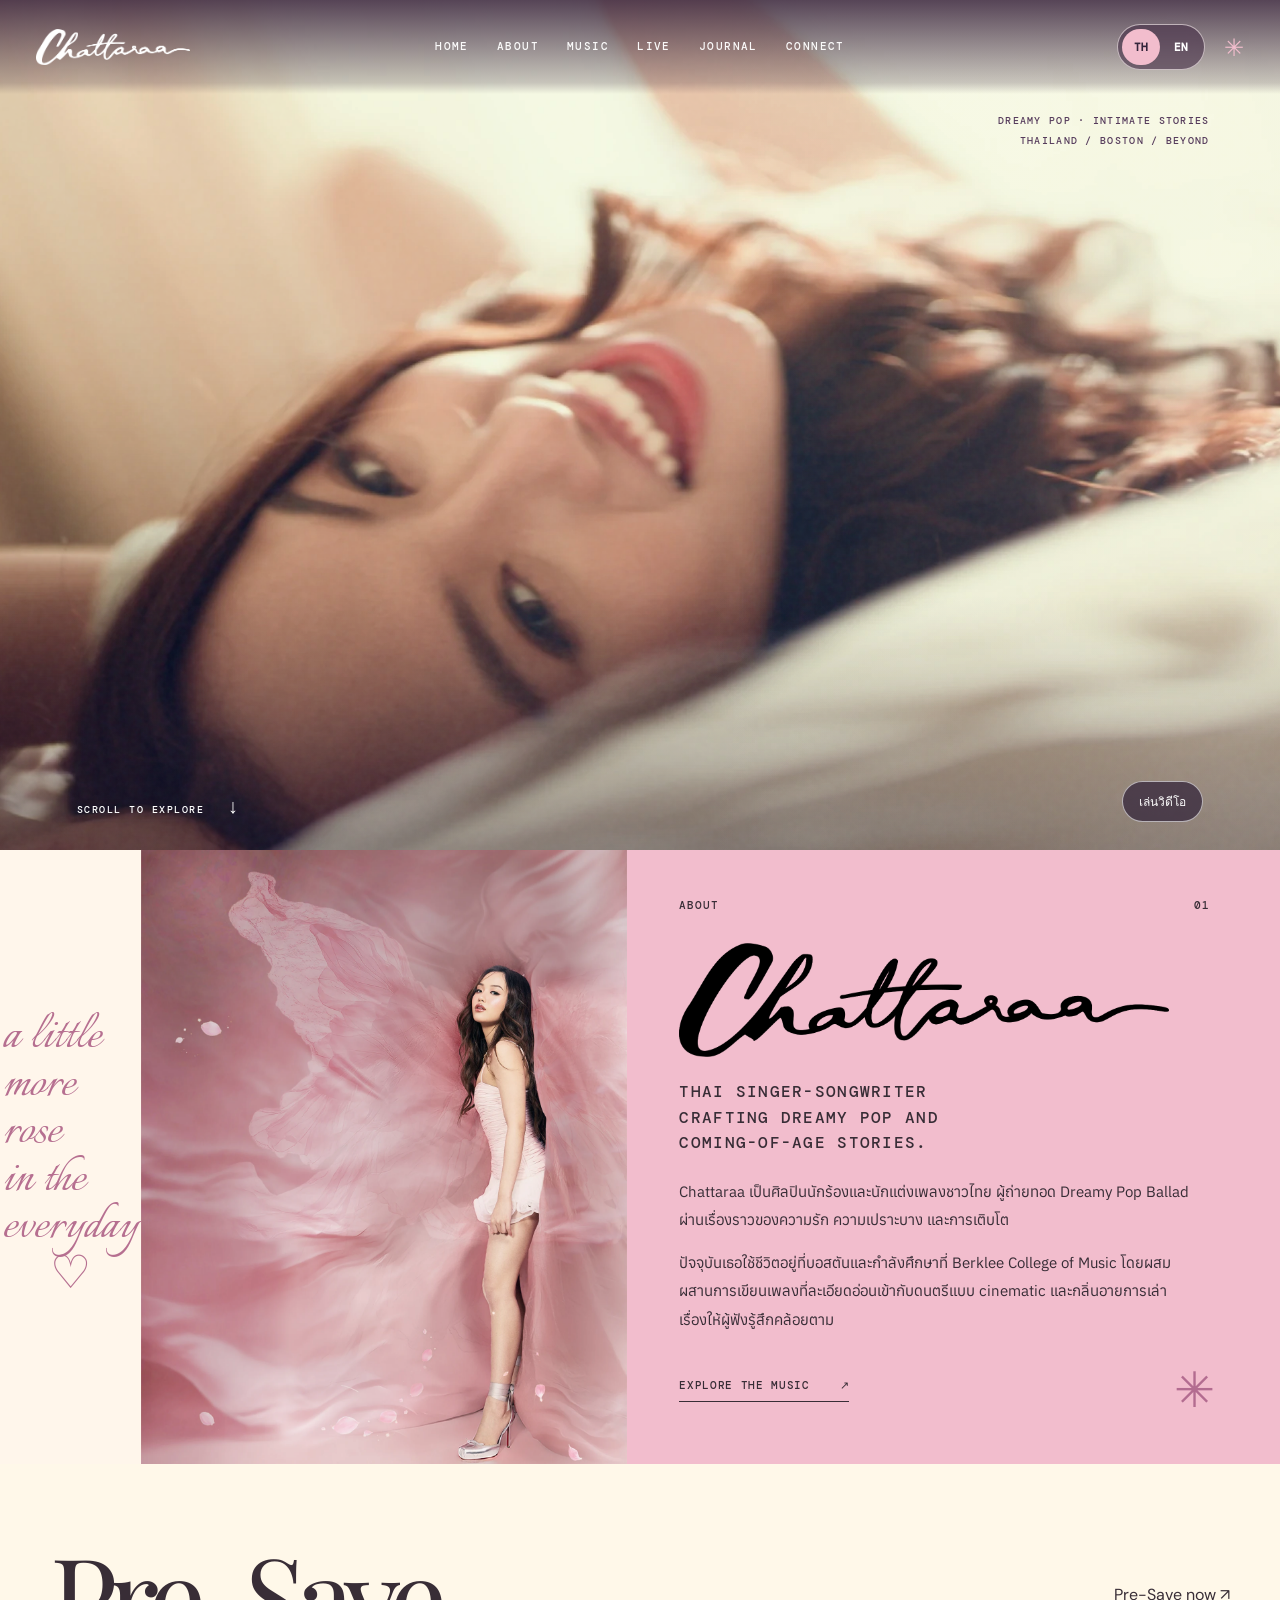
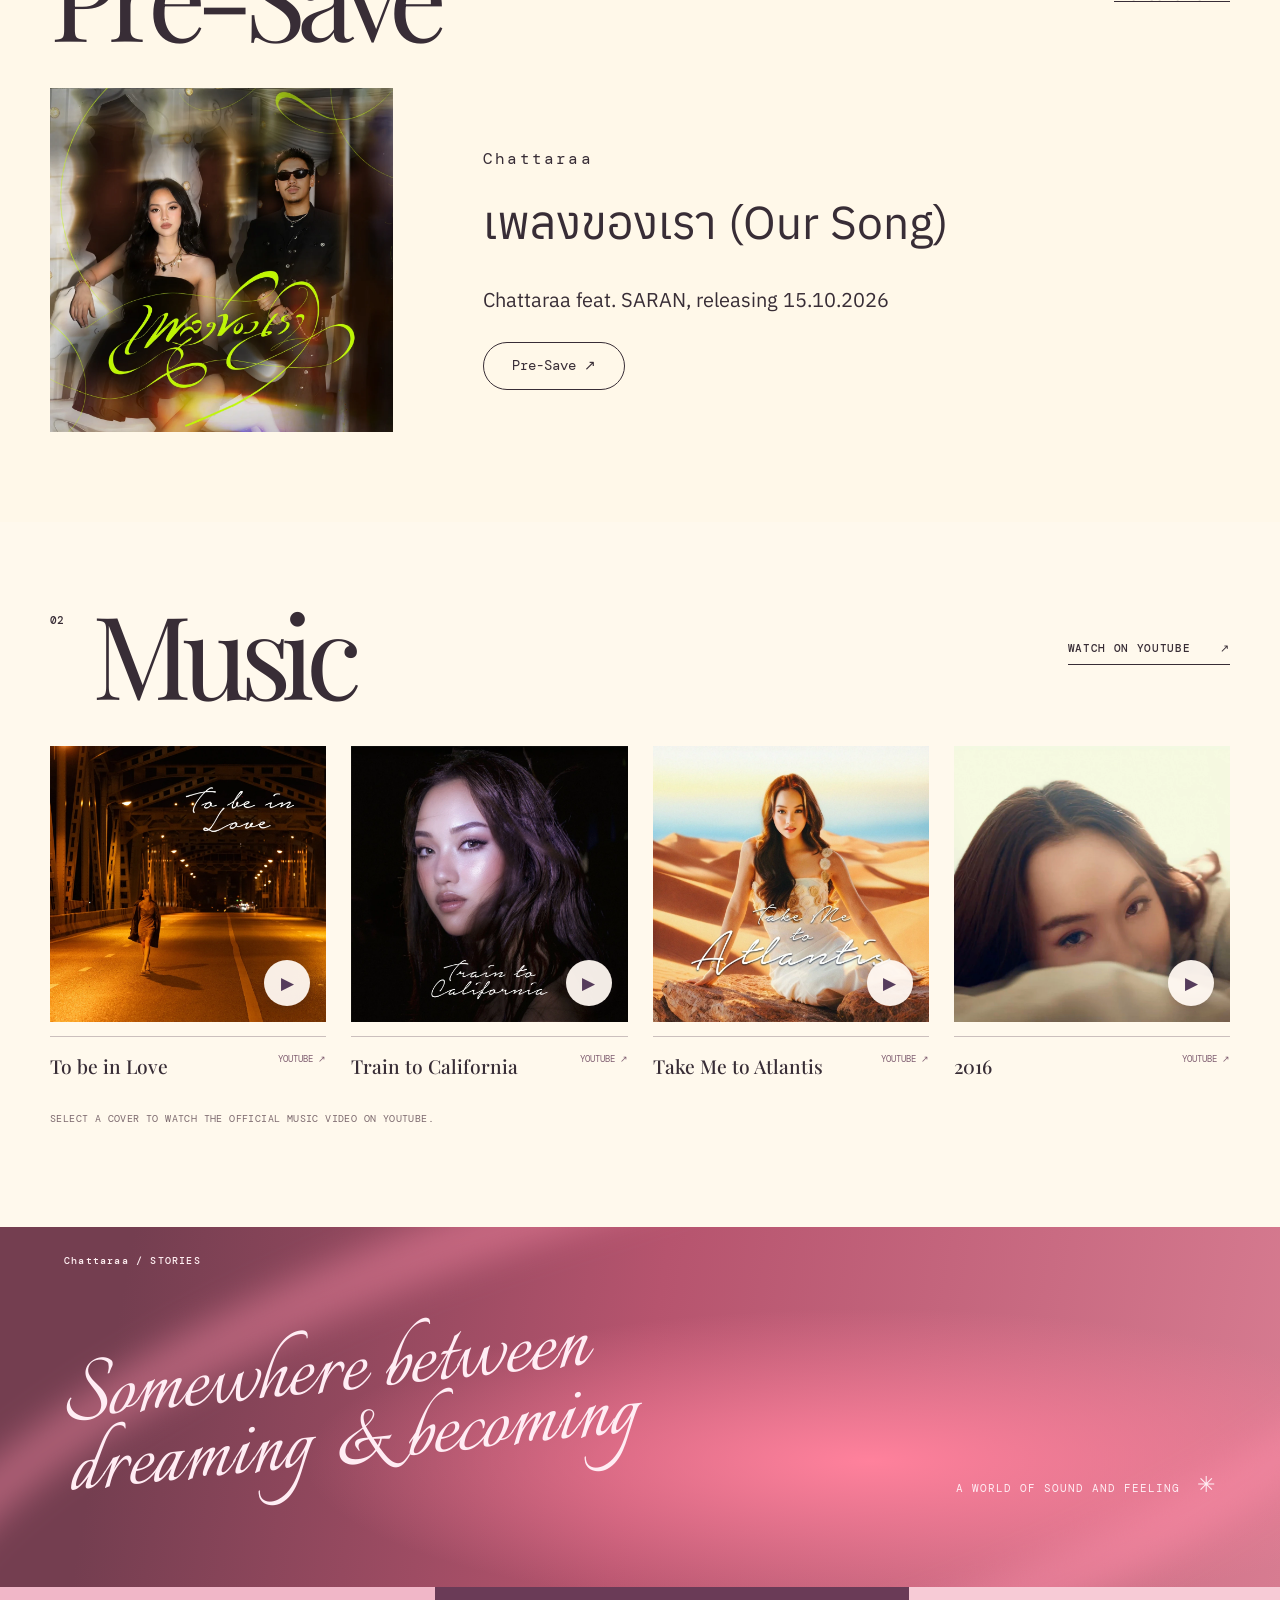
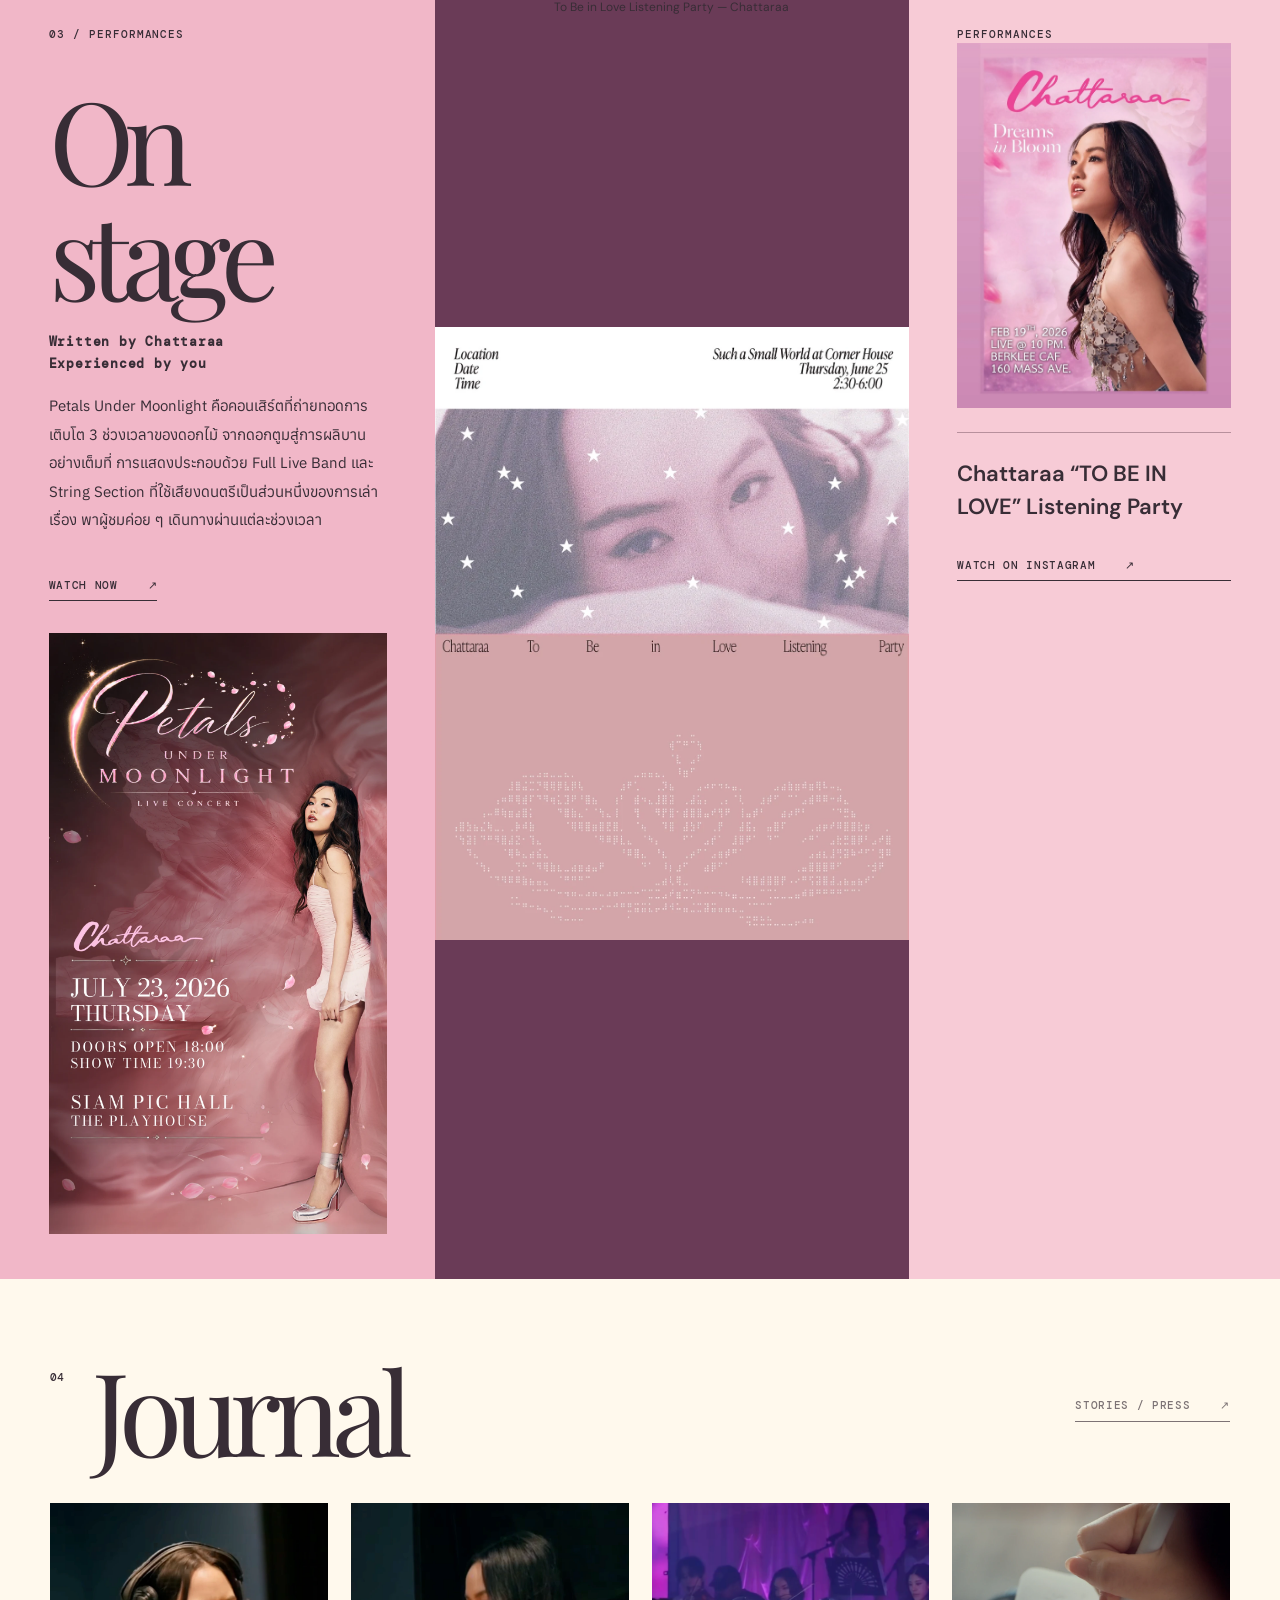
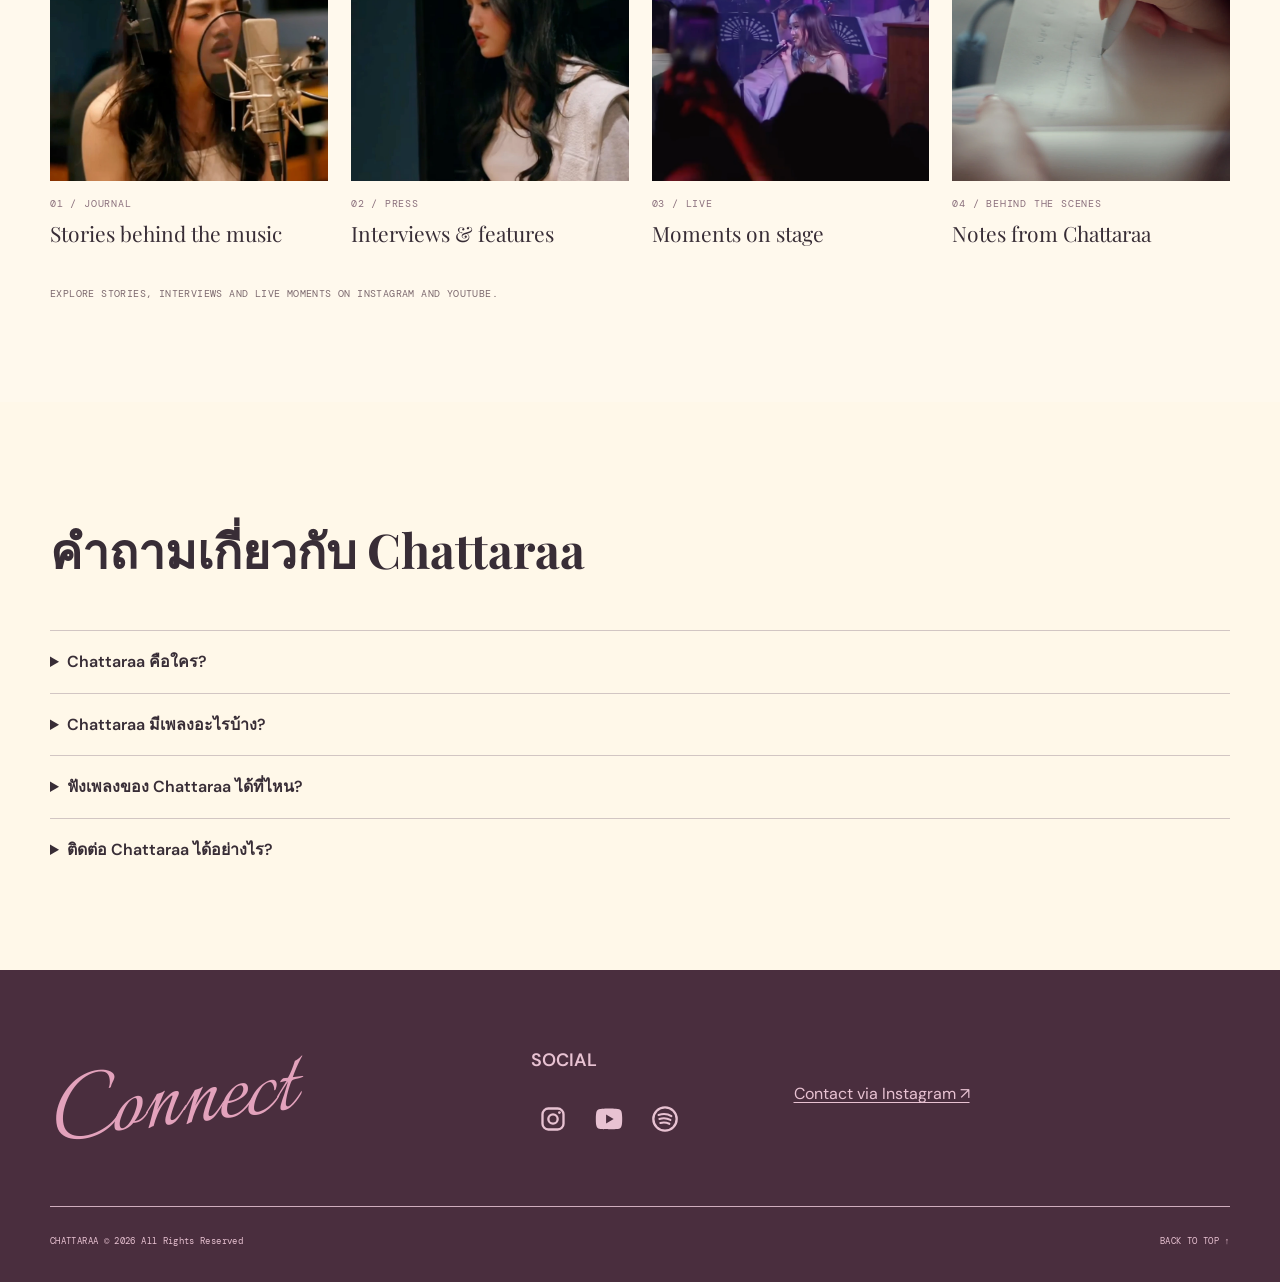
==== commit 2ff63507: "Rename Live section heading to On stage and remove LIVE kicker" ====
--- a/th/index.html
+++ b/th/index.html
@@ -74,8 +74,8 @@
 </section>
 <section aria-labelledby="live-title" class="live-section" id="live">
 <div class="live-intro">
-<div class="section-kicker"><span>03 / PERFORMANCES</span><span>LIVE</span></div>
-<h2 id="live-title">Live</h2>
+<div class="section-kicker"><span>03 / PERFORMANCES</span></div>
+<h2 id="live-title">On stage</h2>
 <p class="live-lead">Written by Chattaraa<br/>Experienced by you</p>
 <p>Petals Under Moonlight คือคอนเสิร์ตที่ถ่ายทอดการเติบโต 3 ช่วงเวลาของดอกไม้ จากดอกตูมสู่การผลิบานอย่างเต็มที่ การแสดงประกอบด้วย Full Live Band และ String Section ที่ใช้เสียงดนตรีเป็นส่วนหนึ่งของการเล่าเรื่อง พาผู้ชมค่อย ๆ เดินทางผ่านแต่ละช่วงเวลา</p>
 <a class="text-link" href="https://www.instagram.com/reel/DbOH10ABBhn/?rpxt=Y2llNjk0eHlqYjY5" target="_blank" rel="noopener noreferrer" aria-label="Watch now on Instagram (opens in a new tab)">WATCH NOW <span aria-hidden="true">↗</span></a>
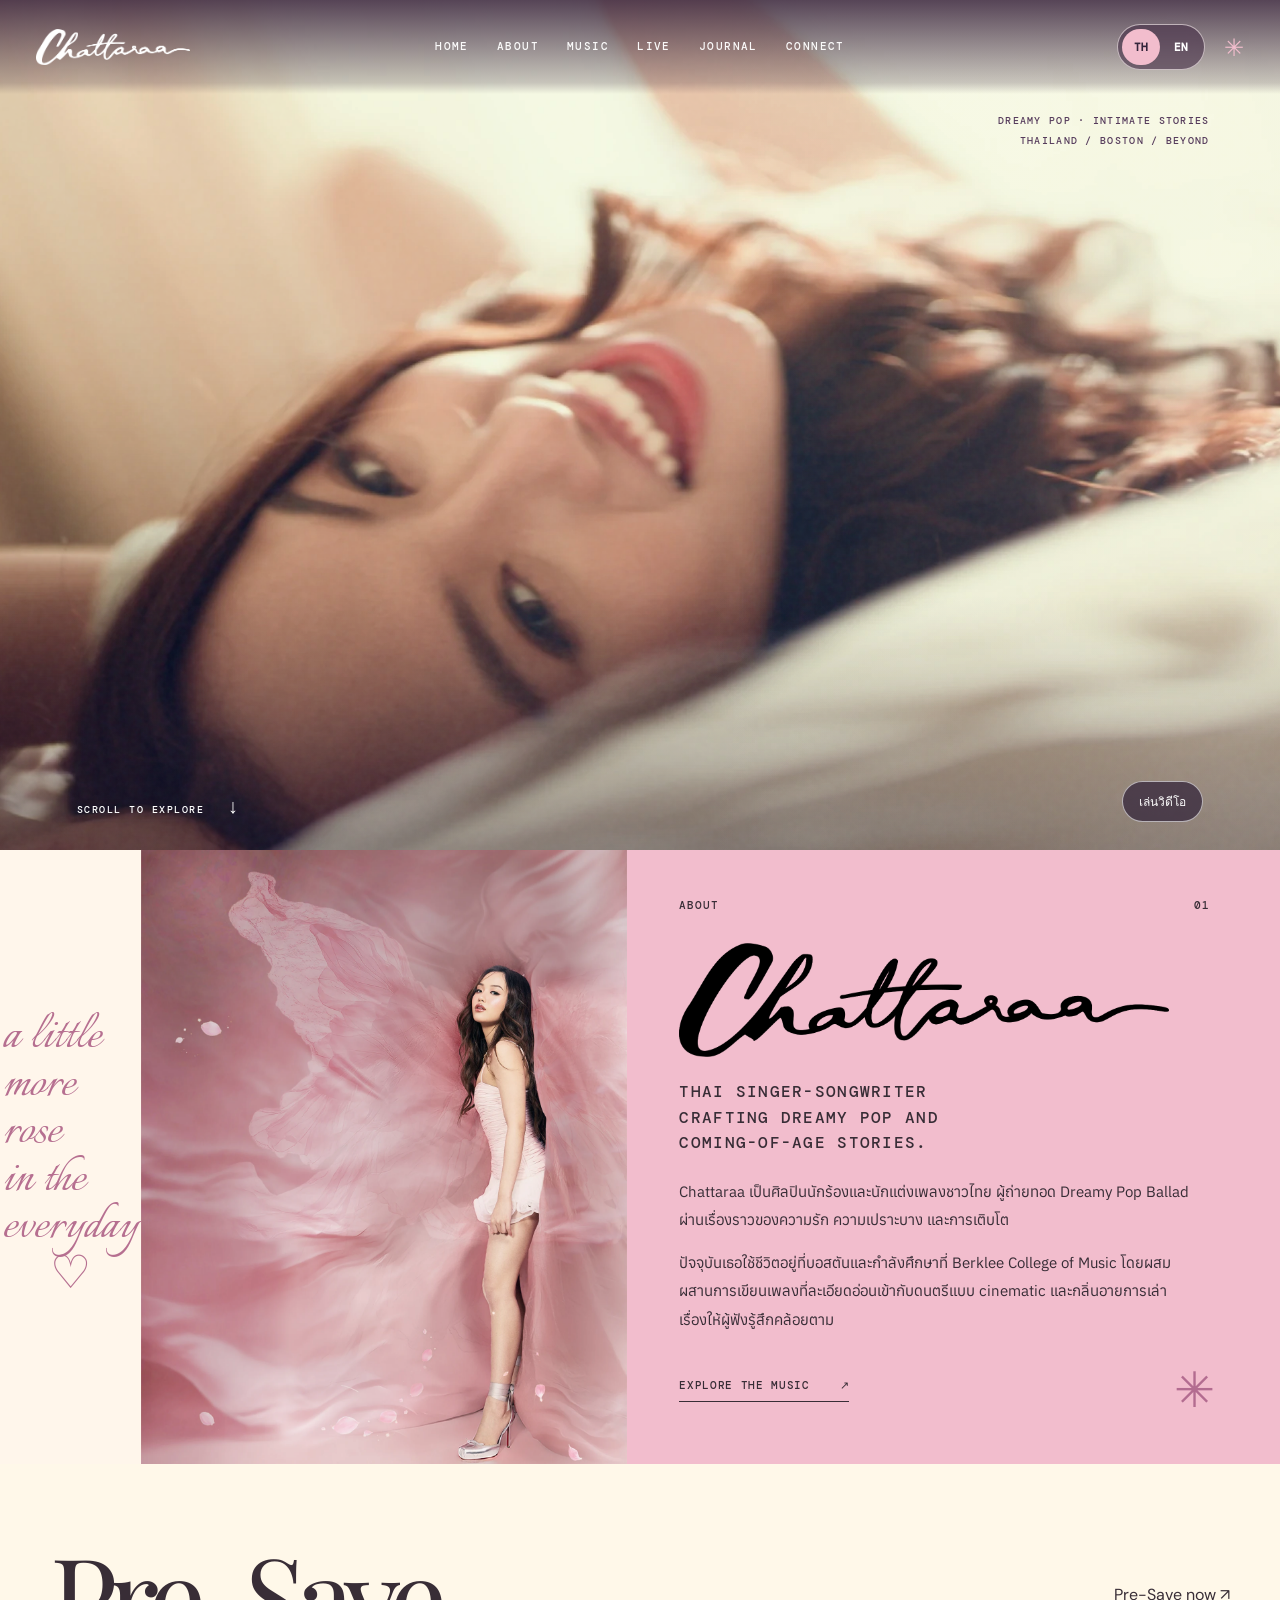
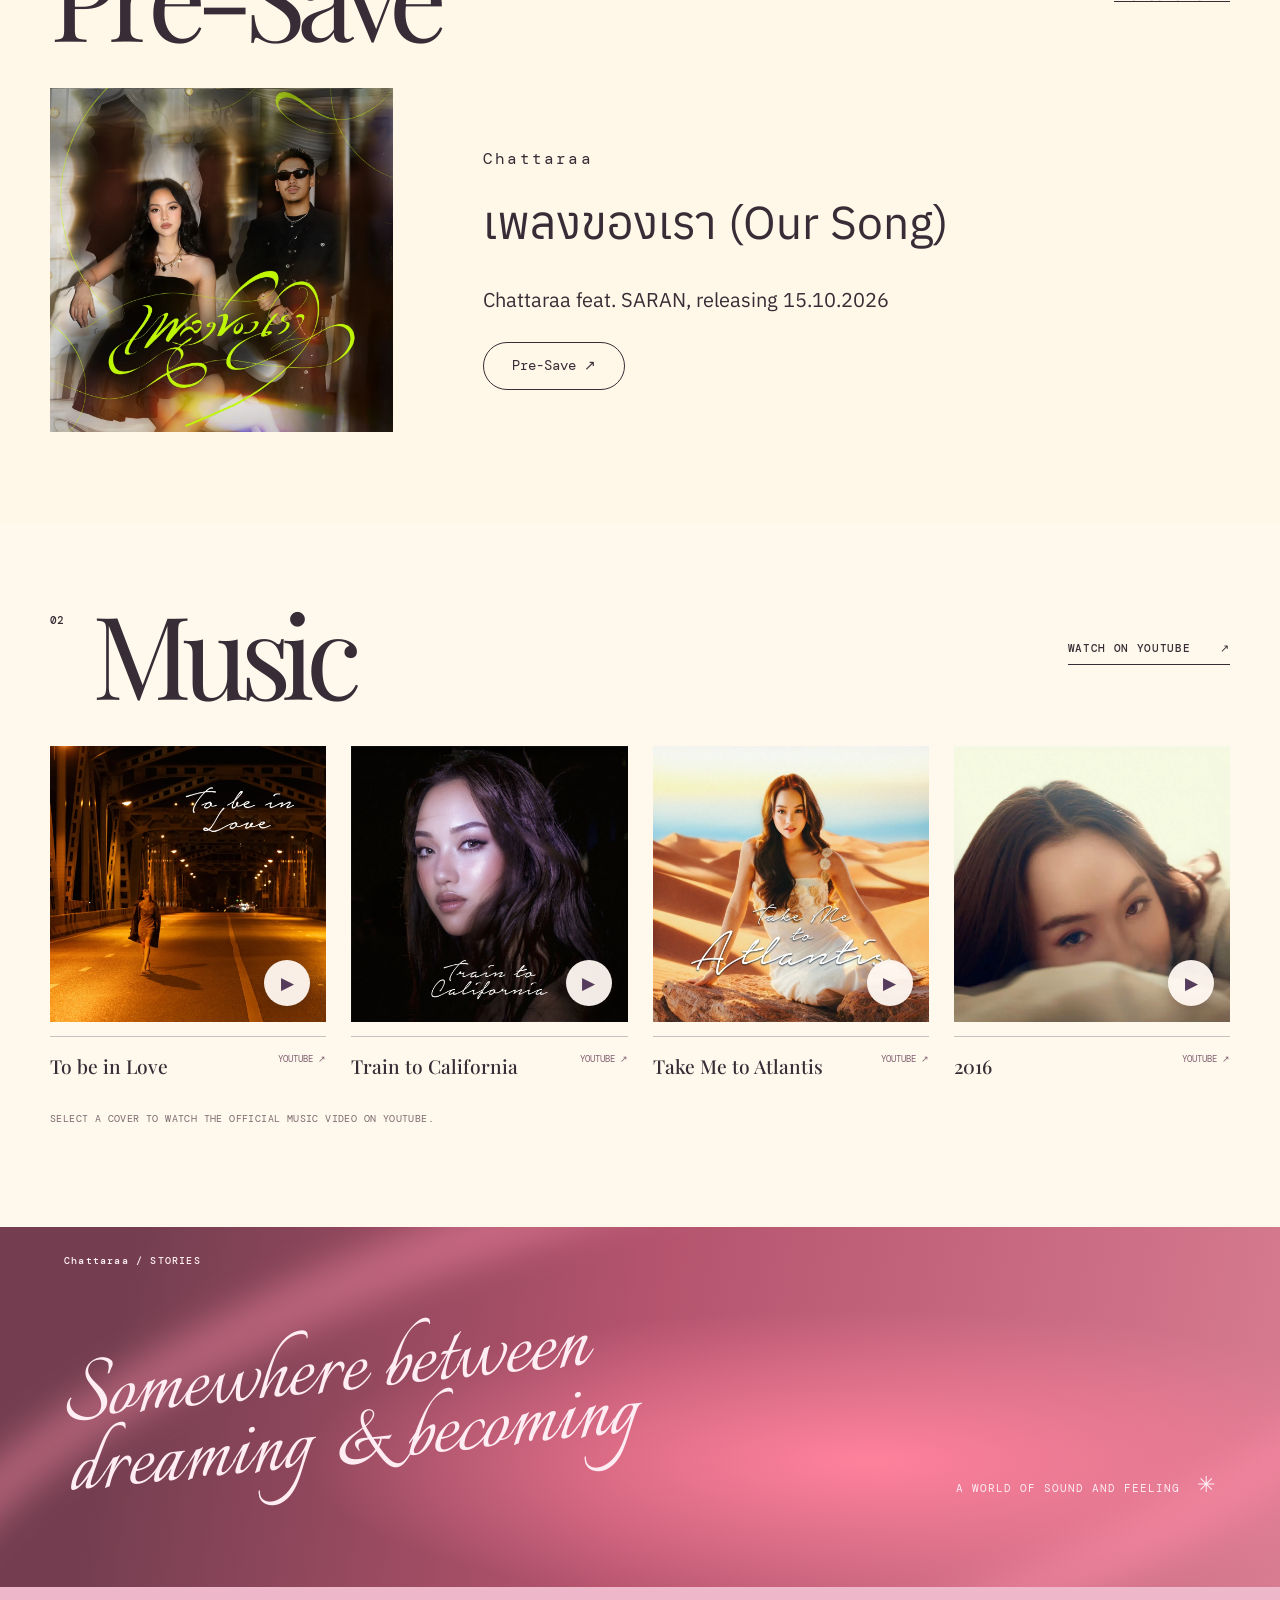
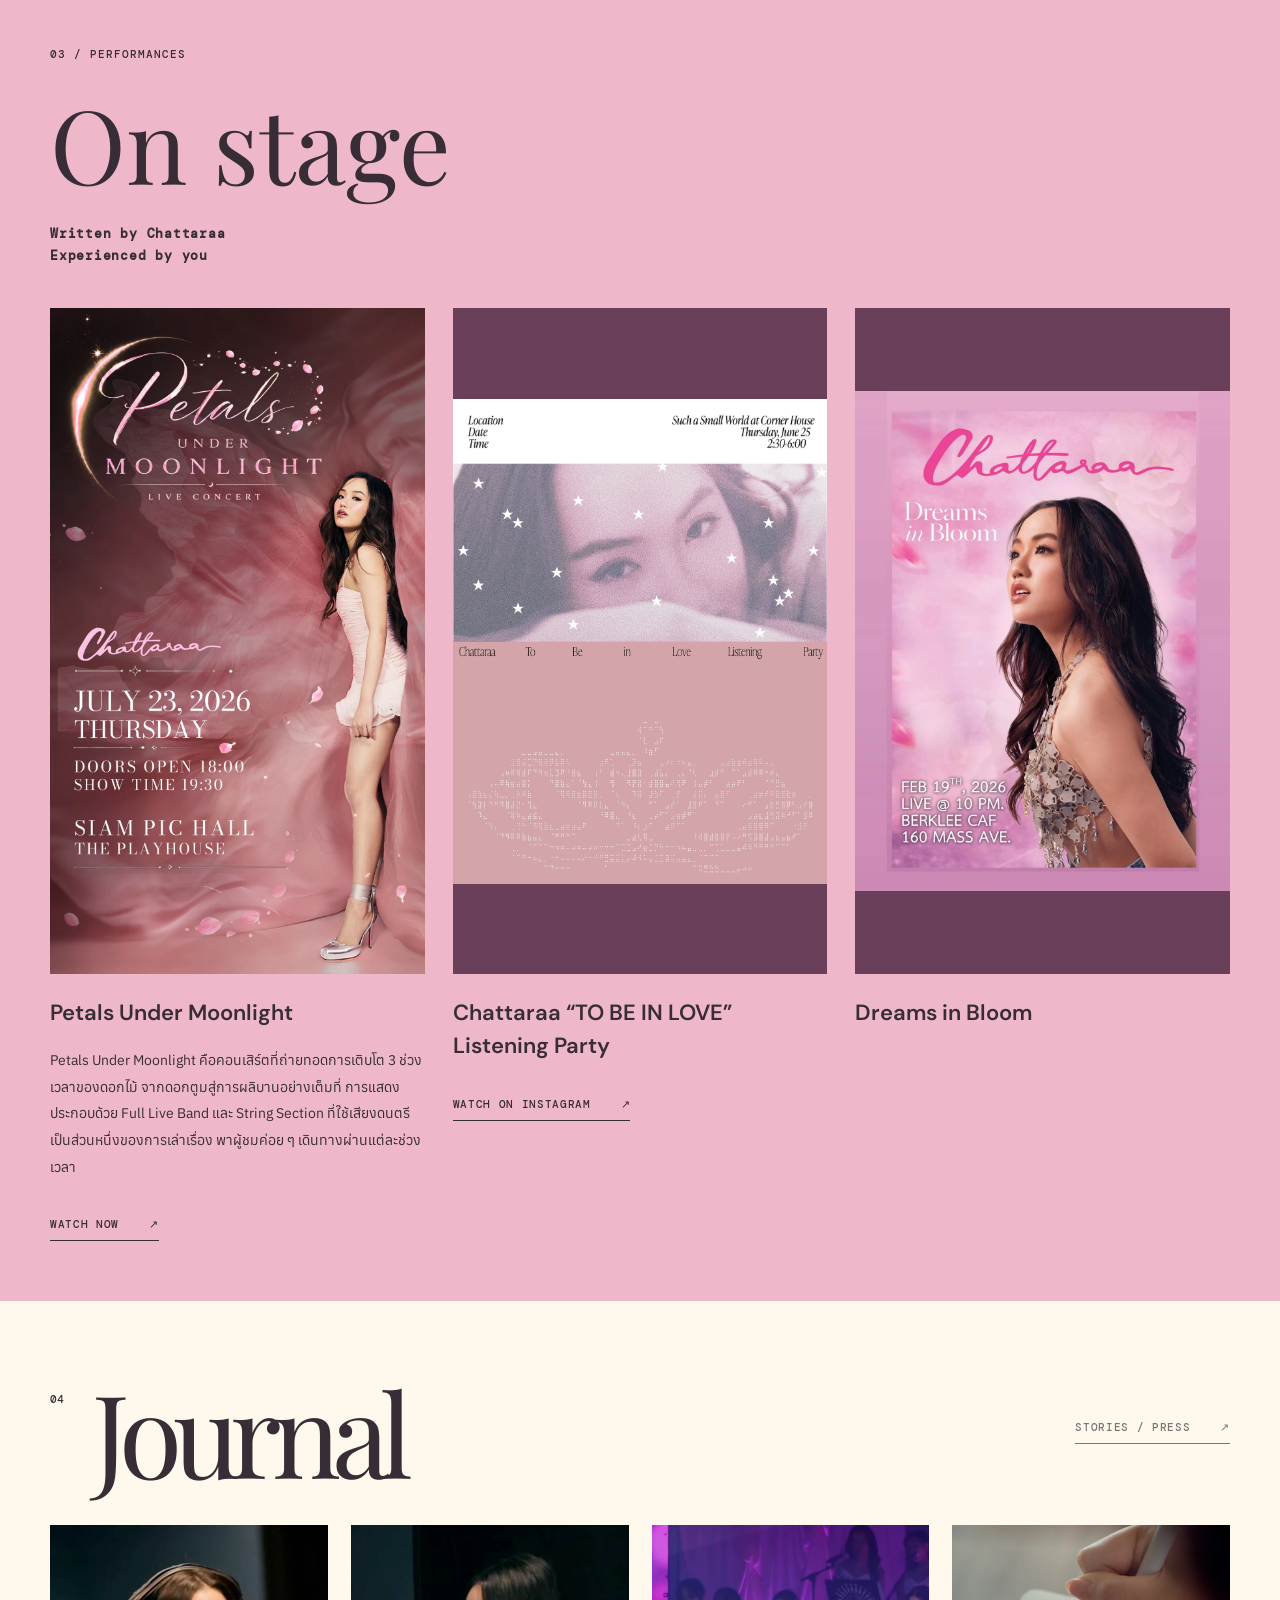
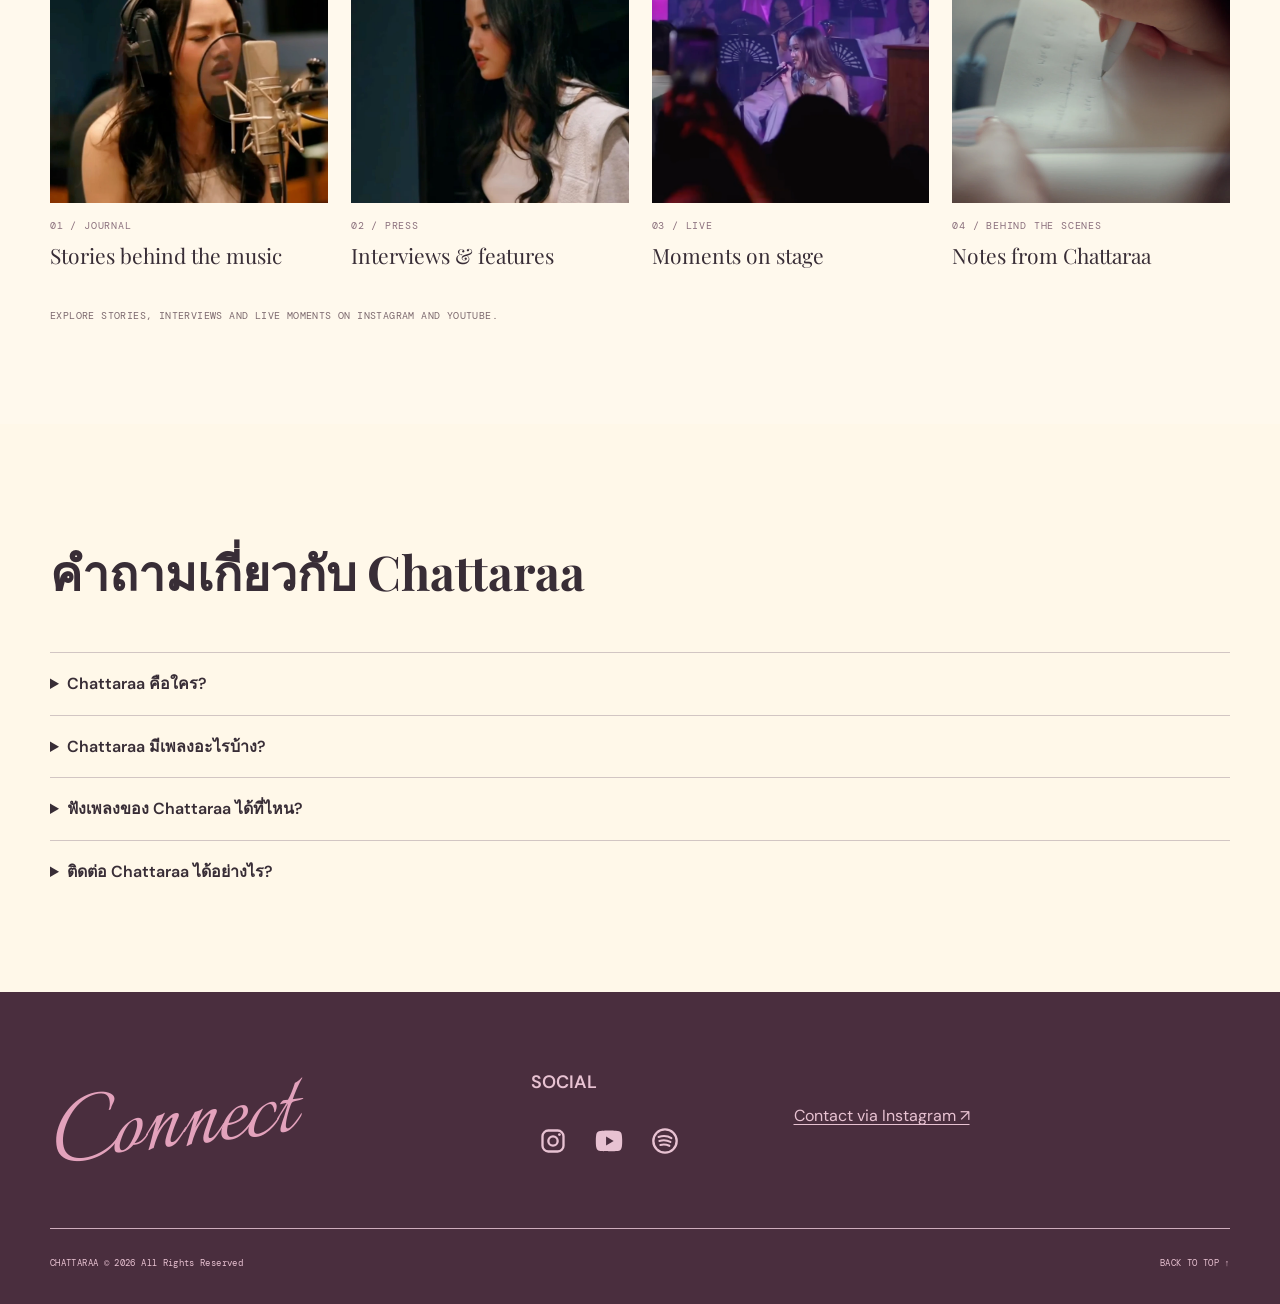
==== commit eb24b692: "Reorganize On stage into header and three equal poster columns" ====
--- a/th/index.html
+++ b/th/index.html
@@ -18,6 +18,7 @@
 <style>.performance-poster{display:block;margin:0 0 24px}.performance-poster img{display:block;width:100%;height:auto}.performance-poster:focus-visible{outline:3px solid currentColor;outline-offset:5px}</style>
 <style>.live-poster-link{display:block;position:absolute;inset:0;color:inherit;text-decoration:none}.live-poster-link:focus-visible{outline:3px solid #fff;outline-offset:-6px}</style>
 <style>.petals-poster-link{display:block;margin-top:32px}.petals-poster-link img{display:block;width:100%;height:auto}.petals-poster-link:focus-visible{outline:3px solid currentColor;outline-offset:5px}</style>
+<style id="stage-gallery-layout">.live-section.stage-gallery{display:block;background:#efb8ca;padding:60px 0}.stage-header{margin-bottom:42px}.stage-header h2{font:400 clamp(64px,8vw,112px)/1.1 var(--serif);margin:24px 0}.stage-header .live-lead{text-transform:none;font-weight:600;margin:0}.stage-posters{display:grid;grid-template-columns:repeat(3,minmax(0,1fr));gap:28px;align-items:start}.stage-art{display:flex;width:100%;aspect-ratio:9/16;align-items:center;justify-content:center;background:#6a3f59}.stage-art img{display:block;width:100%;height:100%;object-fit:contain}.stage-card h3{font:600 22px/1.5 var(--body);margin:22px 0 16px}.stage-card h3 a{text-decoration:none}.stage-card p{font:14px/1.9 var(--body);margin:18px 0}.stage-card .text-link{margin-top:18px}html[lang="th"] .stage-card p{font-family:'Anuphan',Tahoma,sans-serif}@media(max-width:600px){.stage-posters{grid-template-columns:1fr;gap:40px}.live-section.stage-gallery{padding:42px 0}.stage-header h2{font-size:64px}}</style>
 </head>
 <body>
 <a class="skip-link" href="#main-content">Skip to content</a>
@@ -72,22 +73,13 @@
 <span class="image-tag">Chattaraa / STORIES</span>
 <div class="editorial-band-overlay"><span class="band-type">Somewhere between<br/>dreaming &amp; becoming</span><span class="band-small">A WORLD OF SOUND AND FEELING <span aria-hidden="true">✳</span></span></div>
 </section>
-<section aria-labelledby="live-title" class="live-section" id="live">
-<div class="live-intro">
-<div class="section-kicker"><span>03 / PERFORMANCES</span></div>
-<h2 id="live-title">On stage</h2>
-<p class="live-lead">Written by Chattaraa<br/>Experienced by you</p>
-<p>Petals Under Moonlight คือคอนเสิร์ตที่ถ่ายทอดการเติบโต 3 ช่วงเวลาของดอกไม้ จากดอกตูมสู่การผลิบานอย่างเต็มที่ การแสดงประกอบด้วย Full Live Band และ String Section ที่ใช้เสียงดนตรีเป็นส่วนหนึ่งของการเล่าเรื่อง พาผู้ชมค่อย ๆ เดินทางผ่านแต่ละช่วงเวลา</p>
-<a class="text-link" href="https://www.instagram.com/reel/DbOH10ABBhn/?rpxt=Y2llNjk0eHlqYjY5" target="_blank" rel="noopener noreferrer" aria-label="Watch now on Instagram (opens in a new tab)">WATCH NOW <span aria-hidden="true">↗</span></a>
-<a class="petals-poster-link" href="https://www.instagram.com/reel/DbOH10ABBhn/?rpxt=Y2llNjk0eHlqYjY5" target="_blank" rel="noopener noreferrer" aria-label="Watch Petals Under Moonlight on Instagram (opens in a new tab)"><img src="/assets/petals-under-moonlight.webp" alt="Chattaraa Petals Under Moonlight Live Concert poster" width="1152" height="2048" loading="lazy" decoding="async"/></a>
-</div>
-<div aria-label="Chattaraa performance poster" class="live-image has-dreams-poster"><a class="live-poster-link" href="https://www.instagram.com/reel/DaVQAoDhnBY/?psln=eXkwczB1cXl4OTdu" target="_blank" rel="noopener noreferrer" aria-label="Watch To Be in Love Listening Party on Instagram (opens in a new tab)"><img alt="Chattaraa To Be in Love Listening Party poster" class="live-poster-image" decoding="async" height="1456" loading="lazy" src="/assets/listening-party.webp" width="1125"/><p class="poster-caption">To Be in Love Listening Party — Chattaraa</p></a></div>
-<div class="live-events">
-<div class="section-kicker"><span>PERFORMANCES</span></div>
-<a class="performance-poster" href="https://www.instagram.com/reel/DaVQAoDhnBY/?psln=eXkwczB1cXl4OTdu" target="_blank" rel="noopener noreferrer" aria-label="Watch Chattaraa To Be in Love Listening Party on Instagram (opens in a new tab)"><img src="/assets/dreams-in-bloom.webp" alt="Chattaraa Dreams in Bloom performance poster" width="1206" height="1608" loading="lazy" decoding="async"/></a>
-<div class="event-row"><h4 class="performance-title"><a href="https://www.instagram.com/reel/DaVQAoDhnBY/?psln=eXkwczB1cXl4OTdu" target="_blank" rel="noopener noreferrer">Chattaraa “TO BE IN LOVE” Listening Party</a></h4><a class="text-link" href="https://www.instagram.com/reel/DaVQAoDhnBY/?psln=eXkwczB1cXl4OTdu" target="_blank" rel="noopener noreferrer" aria-label="Watch Chattaraa on stage on Instagram (opens in a new tab)">WATCH ON INSTAGRAM <span aria-hidden="true">↗</span></a></div>
-</div>
-</section>
+<section aria-labelledby="live-title" class="live-section stage-gallery" id="live"><div class="wide-wrap">
+<div class="stage-header"><div class="section-kicker"><span>03 / PERFORMANCES</span></div><h2 id="live-title">On stage</h2><p class="live-lead">Written by Chattaraa<br/>Experienced by you</p></div>
+<div class="stage-posters">
+<article class="stage-card"><a class="stage-art" href="https://www.instagram.com/reel/DbOH10ABBhn/?rpxt=Y2llNjk0eHlqYjY5" target="_blank" rel="noopener noreferrer" aria-label="Watch Petals Under Moonlight on Instagram"><img src="/assets/petals-under-moonlight.webp" alt="Petals Under Moonlight Live Concert poster" width="1152" height="2048" loading="lazy" decoding="async"/></a><h3>Petals Under Moonlight</h3><p>Petals Under Moonlight คือคอนเสิร์ตที่ถ่ายทอดการเติบโต 3 ช่วงเวลาของดอกไม้ จากดอกตูมสู่การผลิบานอย่างเต็มที่ การแสดงประกอบด้วย Full Live Band และ String Section ที่ใช้เสียงดนตรีเป็นส่วนหนึ่งของการเล่าเรื่อง พาผู้ชมค่อย ๆ เดินทางผ่านแต่ละช่วงเวลา</p><a class="text-link" href="https://www.instagram.com/reel/DbOH10ABBhn/?rpxt=Y2llNjk0eHlqYjY5" target="_blank" rel="noopener noreferrer">WATCH NOW <span aria-hidden="true">↗</span></a></article>
+<article class="stage-card"><a class="stage-art" href="https://www.instagram.com/reel/DaVQAoDhnBY/?psln=eXkwczB1cXl4OTdu" target="_blank" rel="noopener noreferrer" aria-label="Watch To Be in Love Listening Party on Instagram"><img src="/assets/listening-party.webp" alt="Chattaraa To Be in Love Listening Party poster" width="1125" height="1456" loading="lazy" decoding="async"/></a><h3><a href="https://www.instagram.com/reel/DaVQAoDhnBY/?psln=eXkwczB1cXl4OTdu" target="_blank" rel="noopener noreferrer">Chattaraa “TO BE IN LOVE” Listening Party</a></h3><a class="text-link" href="https://www.instagram.com/reel/DaVQAoDhnBY/?psln=eXkwczB1cXl4OTdu" target="_blank" rel="noopener noreferrer">WATCH ON INSTAGRAM <span aria-hidden="true">↗</span></a></article>
+<article class="stage-card"><div class="stage-art"><img src="/assets/dreams-in-bloom.webp" alt="Chattaraa Dreams in Bloom performance poster" width="1206" height="1608" loading="lazy" decoding="async"/></div><h3>Dreams in Bloom</h3></article>
+</div></div></section>
 <section aria-labelledby="journal-title" class="journal-section section-pad" id="journal">
 <div class="section-heading wide-wrap"><span class="index">04</span><h2 id="journal-title">Journal</h2><span class="text-link heading-link muted-link">STORIES / PRESS <span aria-hidden="true">↗</span></span></div>
 <div class="journal-grid wide-wrap">
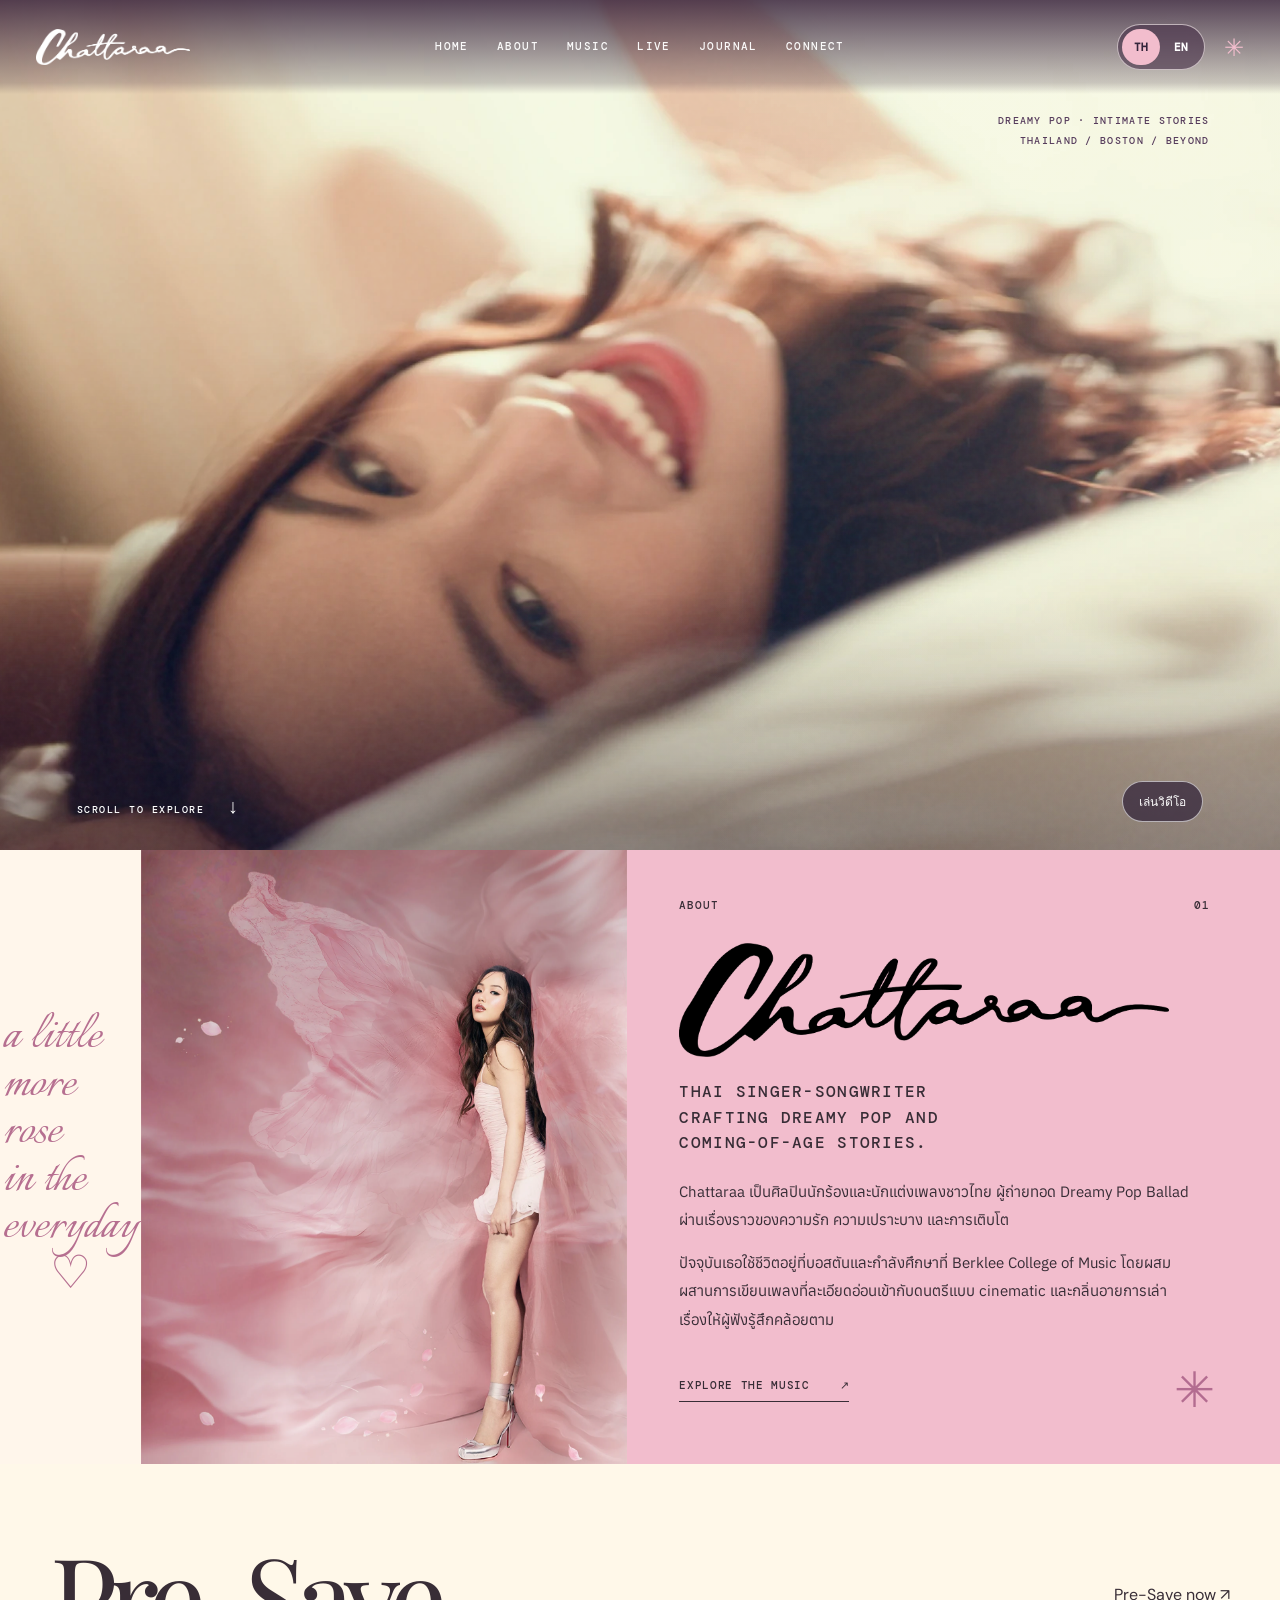
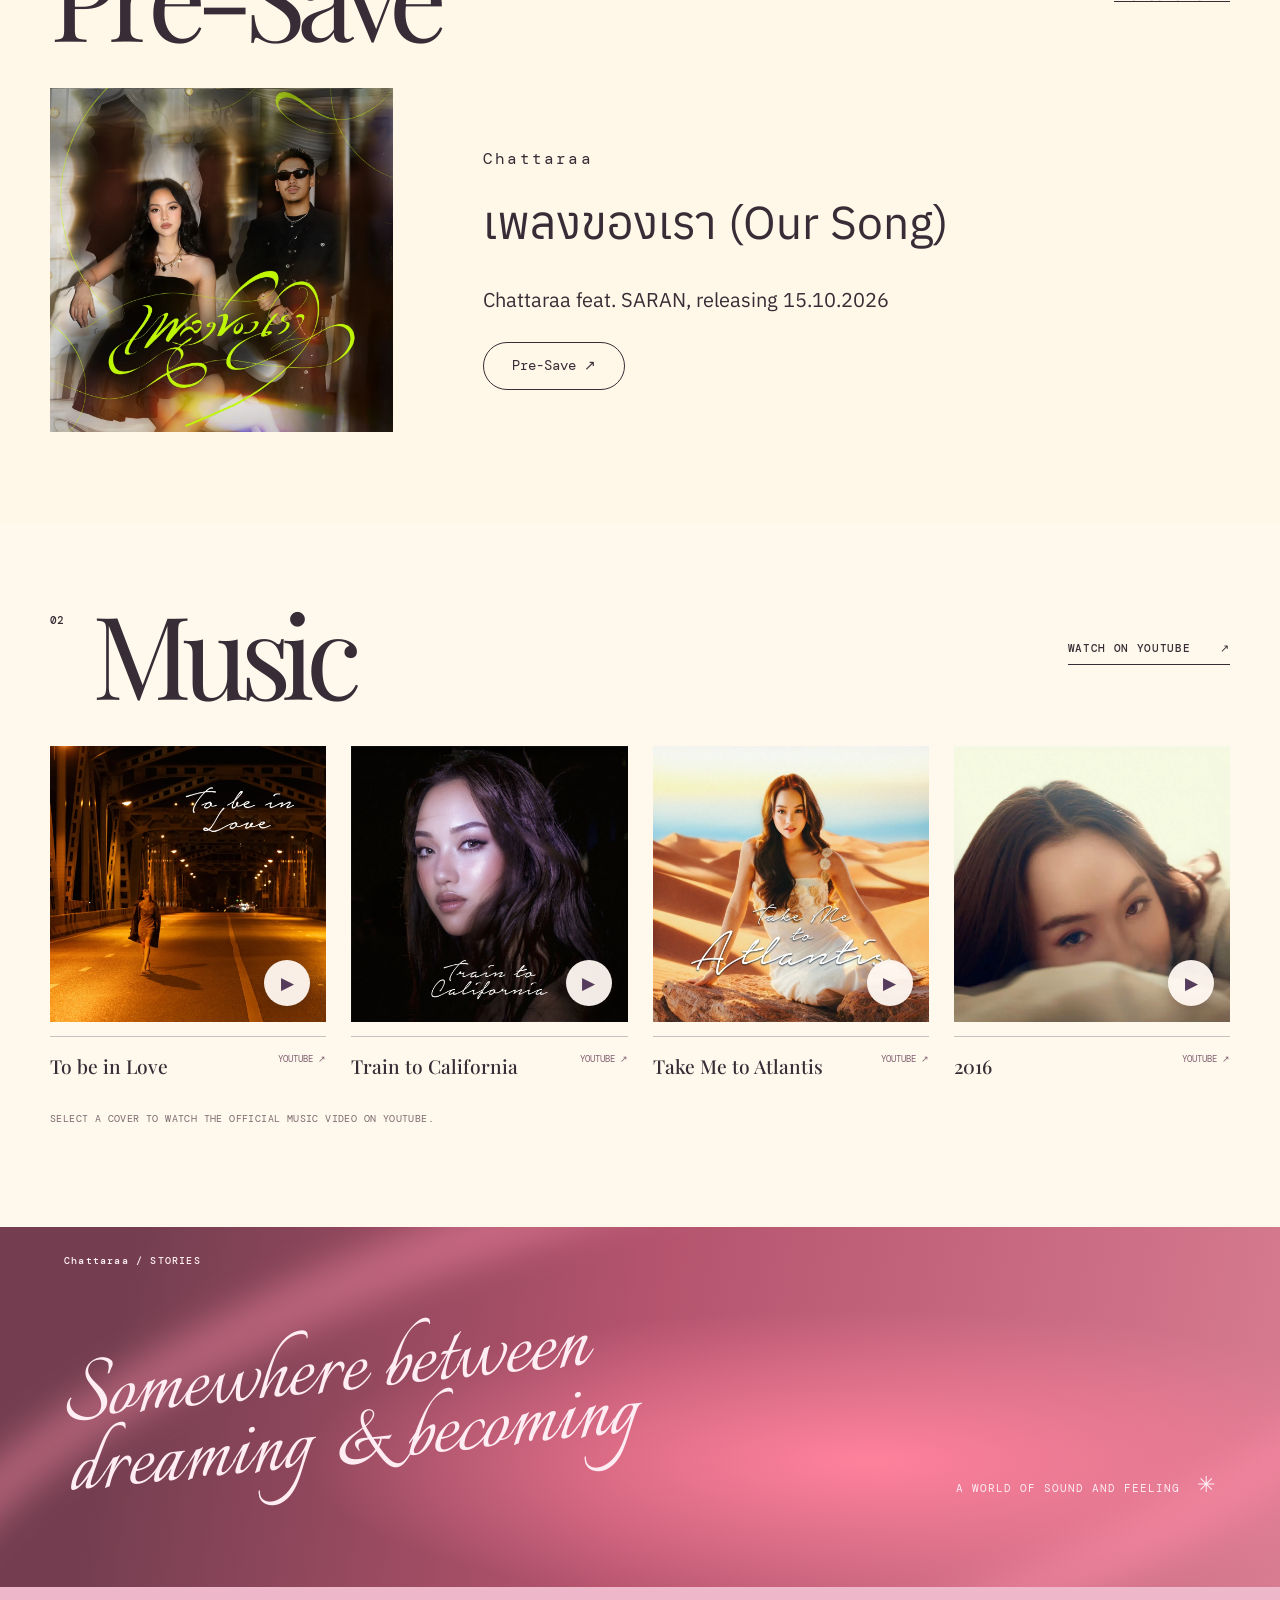
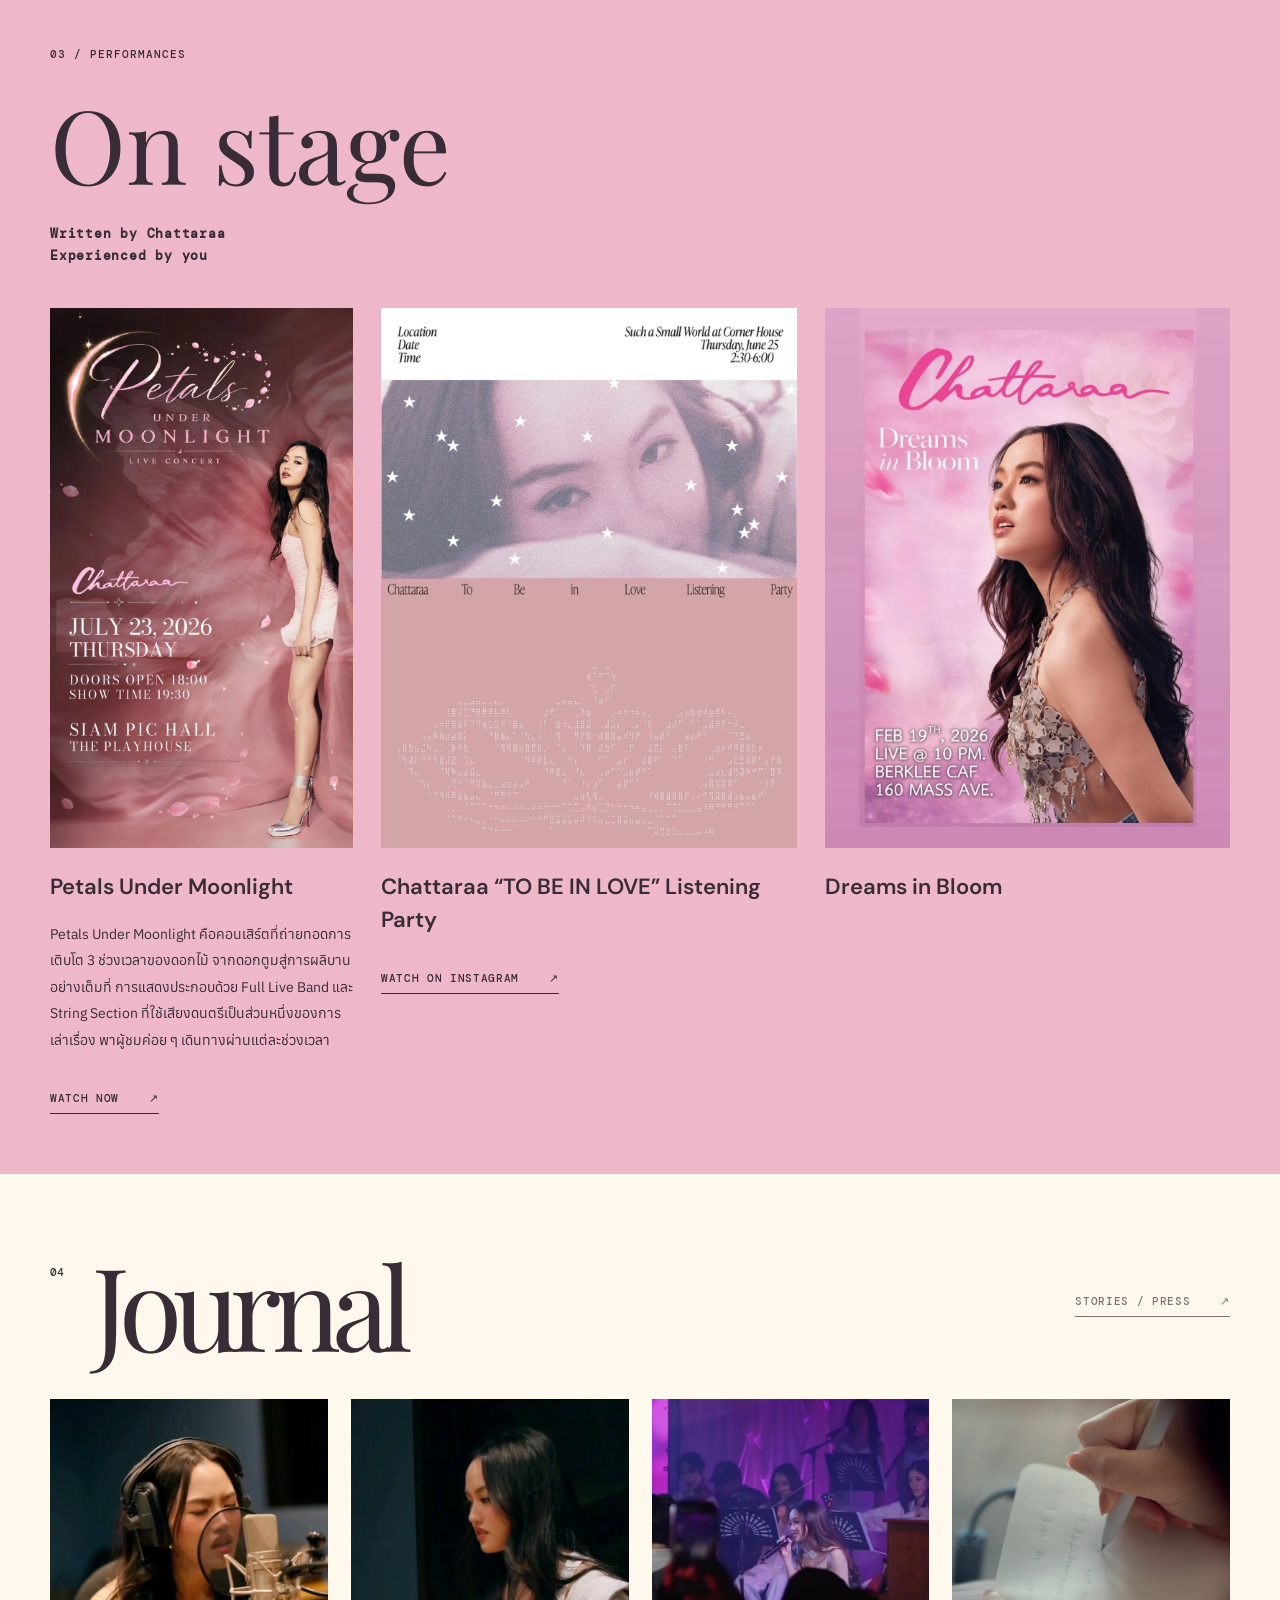
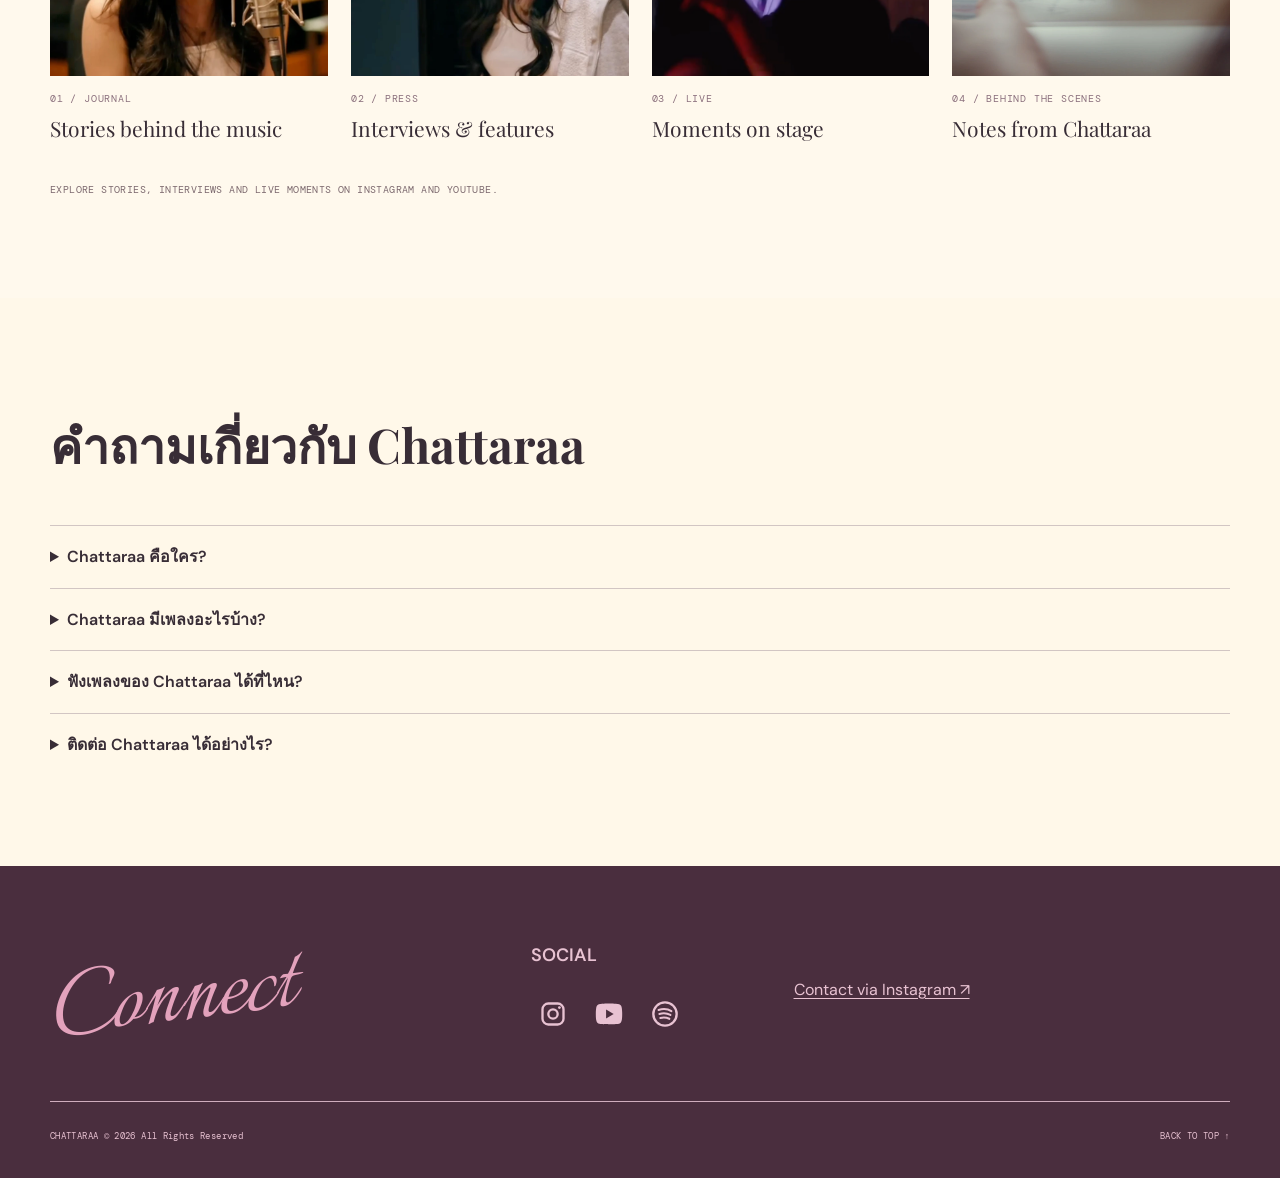
==== commit a2a53459: "Replace three performance posters with equal-height artwork" ====
--- a/th/index.html
+++ b/th/index.html
@@ -19,6 +19,7 @@
 <style>.live-poster-link{display:block;position:absolute;inset:0;color:inherit;text-decoration:none}.live-poster-link:focus-visible{outline:3px solid #fff;outline-offset:-6px}</style>
 <style>.petals-poster-link{display:block;margin-top:32px}.petals-poster-link img{display:block;width:100%;height:auto}.petals-poster-link:focus-visible{outline:3px solid currentColor;outline-offset:5px}</style>
 <style id="stage-gallery-layout">.live-section.stage-gallery{display:block;background:#efb8ca;padding:60px 0}.stage-header{margin-bottom:42px}.stage-header h2{font:400 clamp(64px,8vw,112px)/1.1 var(--serif);margin:24px 0}.stage-header .live-lead{text-transform:none;font-weight:600;margin:0}.stage-posters{display:grid;grid-template-columns:repeat(3,minmax(0,1fr));gap:28px;align-items:start}.stage-art{display:flex;width:100%;aspect-ratio:9/16;align-items:center;justify-content:center;background:#6a3f59}.stage-art img{display:block;width:100%;height:100%;object-fit:contain}.stage-card h3{font:600 22px/1.5 var(--body);margin:22px 0 16px}.stage-card h3 a{text-decoration:none}.stage-card p{font:14px/1.9 var(--body);margin:18px 0}.stage-card .text-link{margin-top:18px}html[lang="th"] .stage-card p{font-family:'Anuphan',Tahoma,sans-serif}@media(max-width:600px){.stage-posters{grid-template-columns:1fr;gap:40px}.live-section.stage-gallery{padding:42px 0}.stage-header h2{font-size:64px}}</style>
+<style id="updated-poster-sizes">.stage-posters{grid-template-columns:843fr 1158fr 1125fr}.stage-art{aspect-ratio:auto;background:transparent}.stage-art img{width:100%;height:auto;object-fit:contain}@media(max-width:600px){.stage-posters{grid-template-columns:1fr}}</style>
 </head>
 <body>
 <a class="skip-link" href="#main-content">Skip to content</a>
@@ -76,9 +77,9 @@
 <section aria-labelledby="live-title" class="live-section stage-gallery" id="live"><div class="wide-wrap">
 <div class="stage-header"><div class="section-kicker"><span>03 / PERFORMANCES</span></div><h2 id="live-title">On stage</h2><p class="live-lead">Written by Chattaraa<br/>Experienced by you</p></div>
 <div class="stage-posters">
-<article class="stage-card"><a class="stage-art" href="https://www.instagram.com/reel/DbOH10ABBhn/?rpxt=Y2llNjk0eHlqYjY5" target="_blank" rel="noopener noreferrer" aria-label="Watch Petals Under Moonlight on Instagram"><img src="/assets/petals-under-moonlight.webp" alt="Petals Under Moonlight Live Concert poster" width="1152" height="2048" loading="lazy" decoding="async"/></a><h3>Petals Under Moonlight</h3><p>Petals Under Moonlight คือคอนเสิร์ตที่ถ่ายทอดการเติบโต 3 ช่วงเวลาของดอกไม้ จากดอกตูมสู่การผลิบานอย่างเต็มที่ การแสดงประกอบด้วย Full Live Band และ String Section ที่ใช้เสียงดนตรีเป็นส่วนหนึ่งของการเล่าเรื่อง พาผู้ชมค่อย ๆ เดินทางผ่านแต่ละช่วงเวลา</p><a class="text-link" href="https://www.instagram.com/reel/DbOH10ABBhn/?rpxt=Y2llNjk0eHlqYjY5" target="_blank" rel="noopener noreferrer">WATCH NOW <span aria-hidden="true">↗</span></a></article>
-<article class="stage-card"><a class="stage-art" href="https://www.instagram.com/reel/DaVQAoDhnBY/?psln=eXkwczB1cXl4OTdu" target="_blank" rel="noopener noreferrer" aria-label="Watch To Be in Love Listening Party on Instagram"><img src="/assets/listening-party.webp" alt="Chattaraa To Be in Love Listening Party poster" width="1125" height="1456" loading="lazy" decoding="async"/></a><h3><a href="https://www.instagram.com/reel/DaVQAoDhnBY/?psln=eXkwczB1cXl4OTdu" target="_blank" rel="noopener noreferrer">Chattaraa “TO BE IN LOVE” Listening Party</a></h3><a class="text-link" href="https://www.instagram.com/reel/DaVQAoDhnBY/?psln=eXkwczB1cXl4OTdu" target="_blank" rel="noopener noreferrer">WATCH ON INSTAGRAM <span aria-hidden="true">↗</span></a></article>
-<article class="stage-card"><div class="stage-art"><img src="/assets/dreams-in-bloom.webp" alt="Chattaraa Dreams in Bloom performance poster" width="1206" height="1608" loading="lazy" decoding="async"/></div><h3>Dreams in Bloom</h3></article>
+<article class="stage-card"><a class="stage-art" href="https://www.instagram.com/reel/DbOH10ABBhn/?rpxt=Y2llNjk0eHlqYjY5" target="_blank" rel="noopener noreferrer" aria-label="Watch Petals Under Moonlight on Instagram"><img src="/assets/petals-under-moonlight-updated.webp" alt="Petals Under Moonlight Live Concert poster" width="843" height="1500" loading="lazy" decoding="async"/></a><h3>Petals Under Moonlight</h3><p>Petals Under Moonlight คือคอนเสิร์ตที่ถ่ายทอดการเติบโต 3 ช่วงเวลาของดอกไม้ จากดอกตูมสู่การผลิบานอย่างเต็มที่ การแสดงประกอบด้วย Full Live Band และ String Section ที่ใช้เสียงดนตรีเป็นส่วนหนึ่งของการเล่าเรื่อง พาผู้ชมค่อย ๆ เดินทางผ่านแต่ละช่วงเวลา</p><a class="text-link" href="https://www.instagram.com/reel/DbOH10ABBhn/?rpxt=Y2llNjk0eHlqYjY5" target="_blank" rel="noopener noreferrer">WATCH NOW <span aria-hidden="true">↗</span></a></article>
+<article class="stage-card"><a class="stage-art" href="https://www.instagram.com/reel/DaVQAoDhnBY/?psln=eXkwczB1cXl4OTdu" target="_blank" rel="noopener noreferrer" aria-label="Watch To Be in Love Listening Party on Instagram"><img src="/assets/listening-party-updated.webp" alt="Chattaraa To Be in Love Listening Party poster" width="1158" height="1500" loading="lazy" decoding="async"/></a><h3><a href="https://www.instagram.com/reel/DaVQAoDhnBY/?psln=eXkwczB1cXl4OTdu" target="_blank" rel="noopener noreferrer">Chattaraa “TO BE IN LOVE” Listening Party</a></h3><a class="text-link" href="https://www.instagram.com/reel/DaVQAoDhnBY/?psln=eXkwczB1cXl4OTdu" target="_blank" rel="noopener noreferrer">WATCH ON INSTAGRAM <span aria-hidden="true">↗</span></a></article>
+<article class="stage-card"><div class="stage-art"><img src="/assets/dreams-in-bloom-updated.webp" alt="Chattaraa Dreams in Bloom performance poster" width="1125" height="1500" loading="lazy" decoding="async"/></div><h3>Dreams in Bloom</h3></article>
 </div></div></section>
 <section aria-labelledby="journal-title" class="journal-section section-pad" id="journal">
 <div class="section-heading wide-wrap"><span class="index">04</span><h2 id="journal-title">Journal</h2><span class="text-link heading-link muted-link">STORIES / PRESS <span aria-hidden="true">↗</span></span></div>
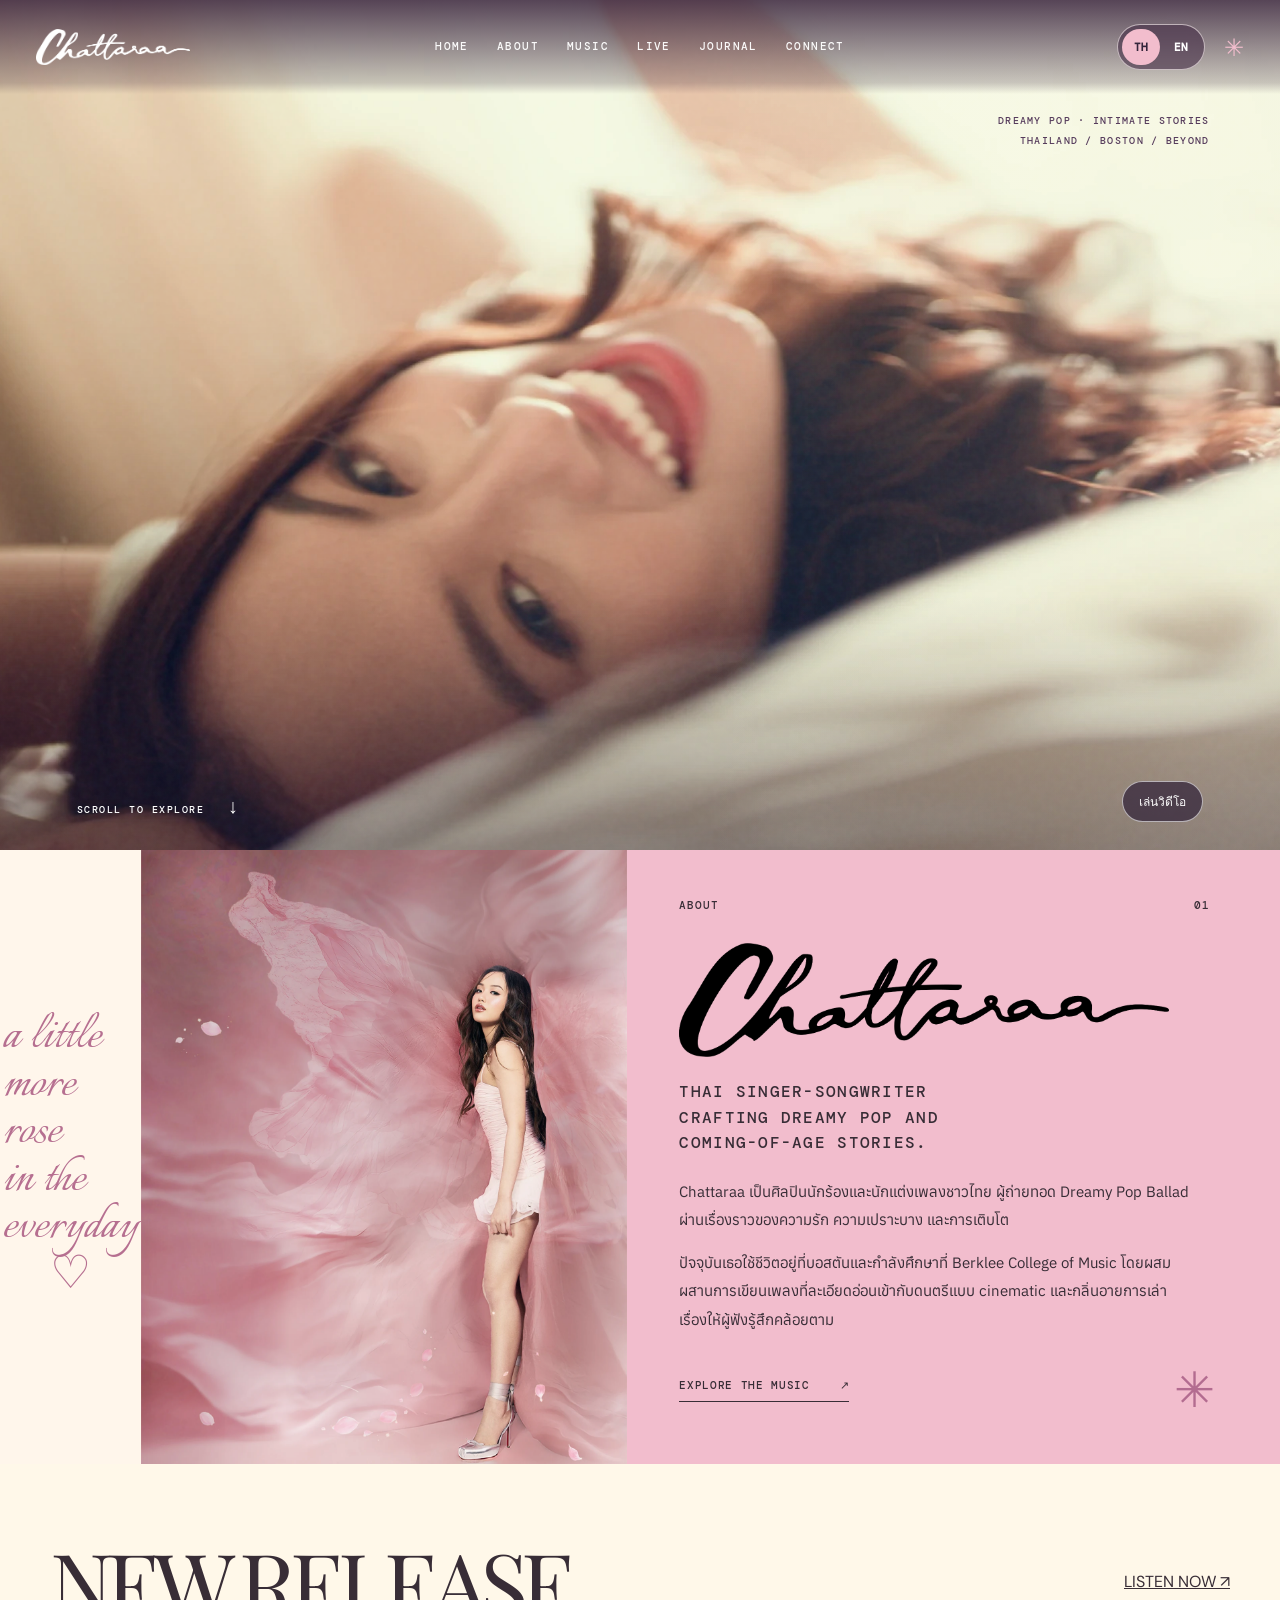
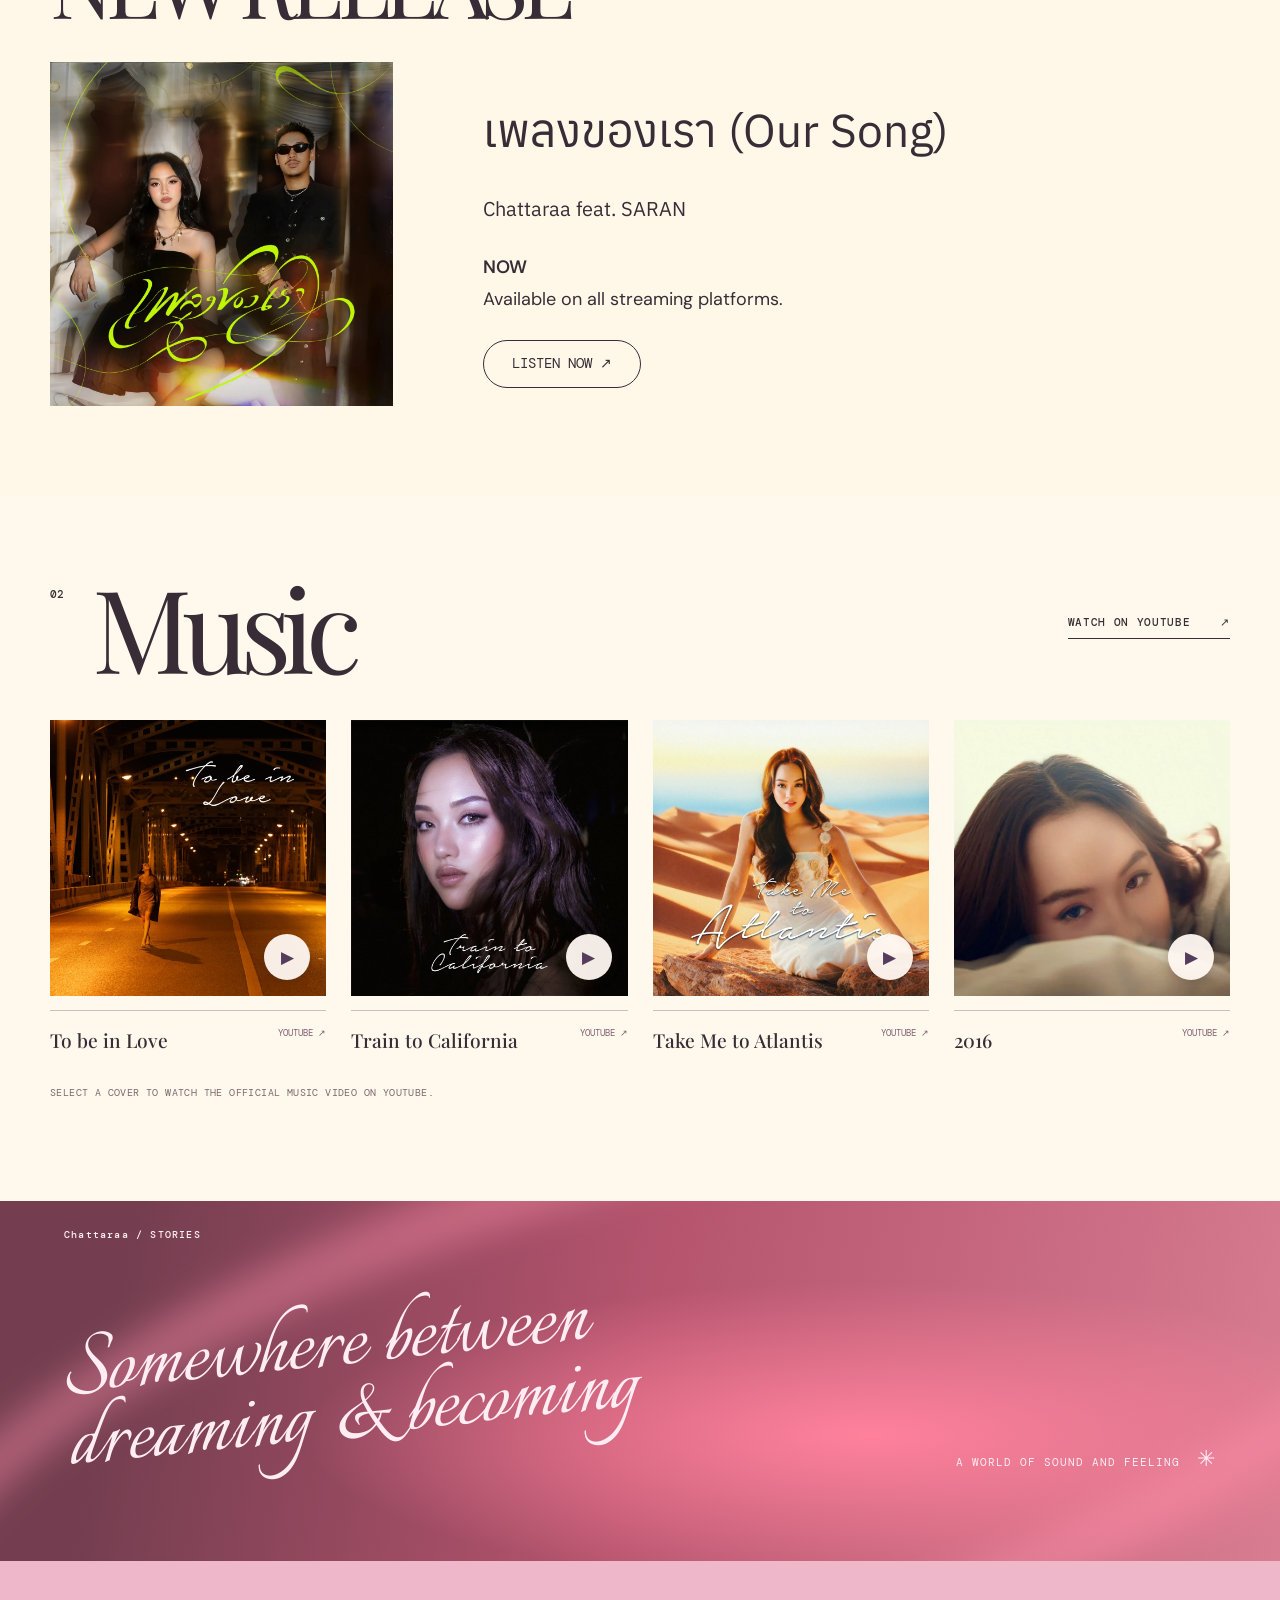
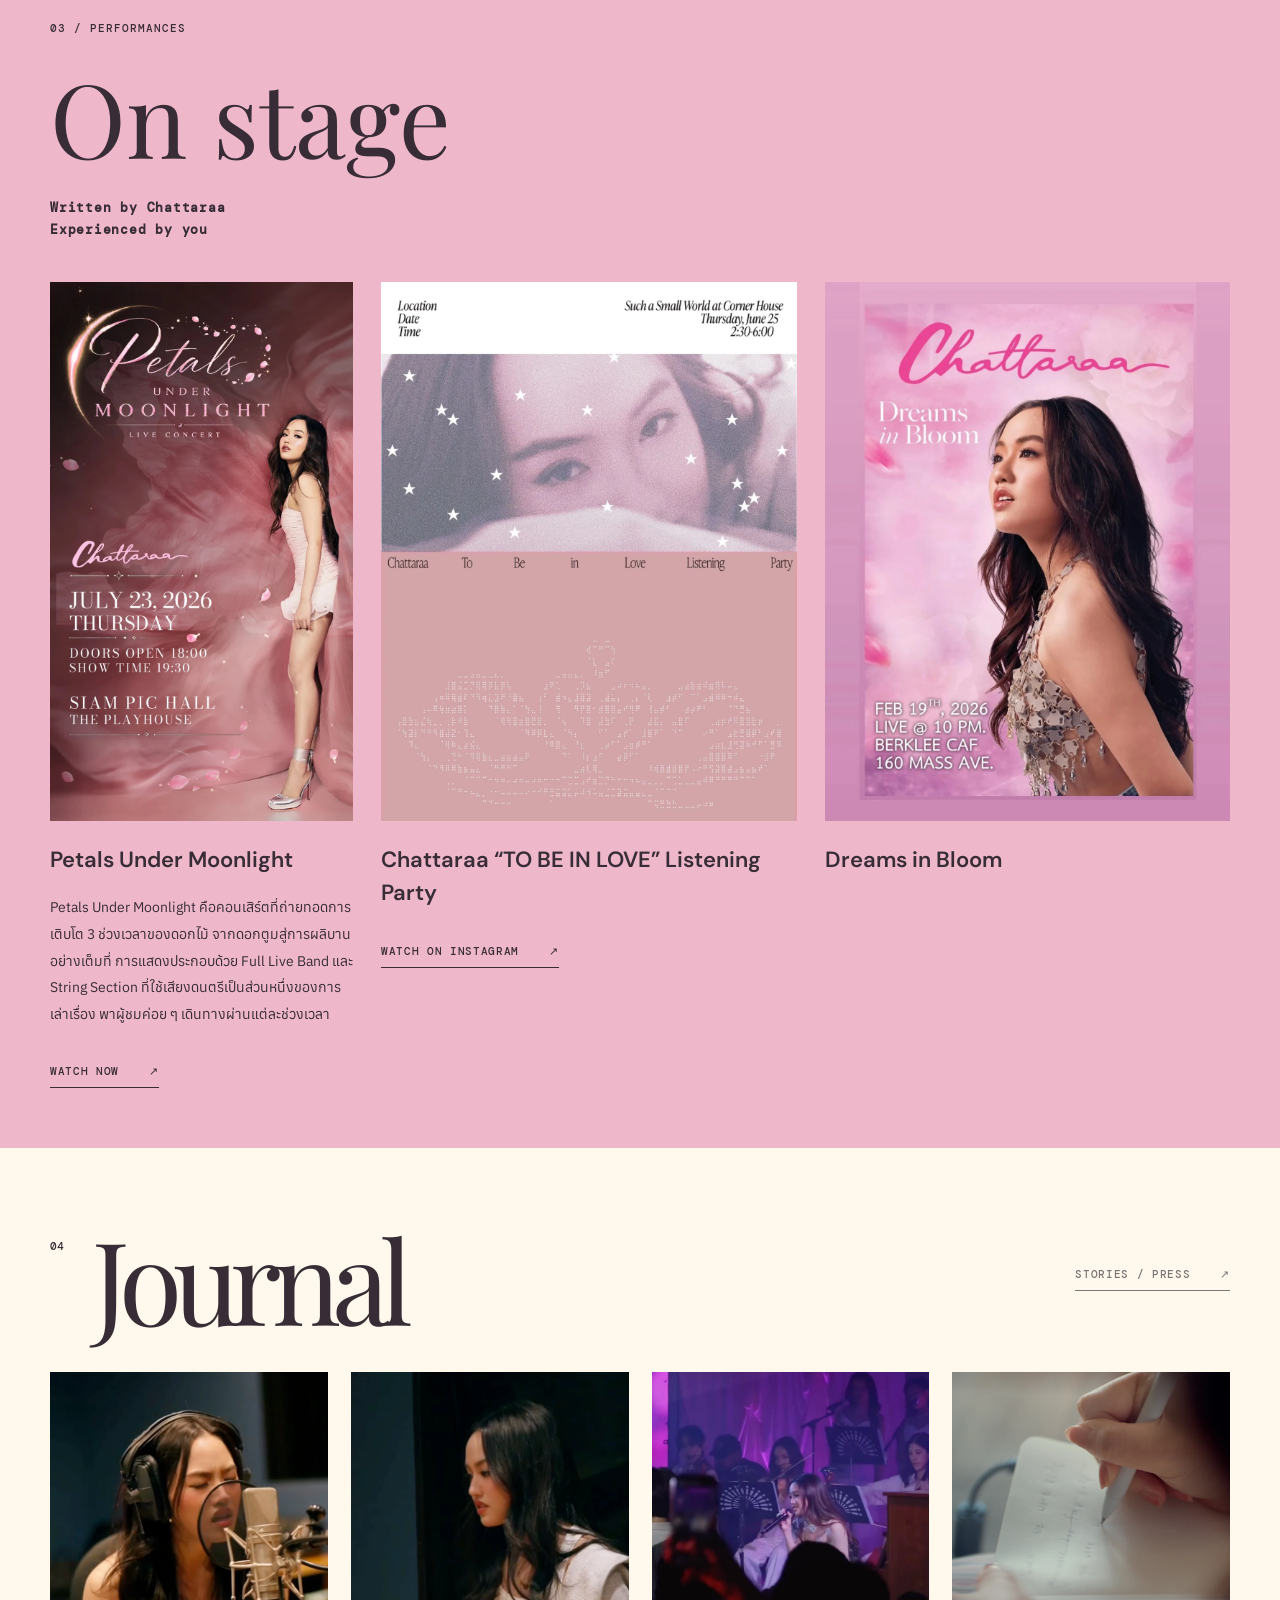
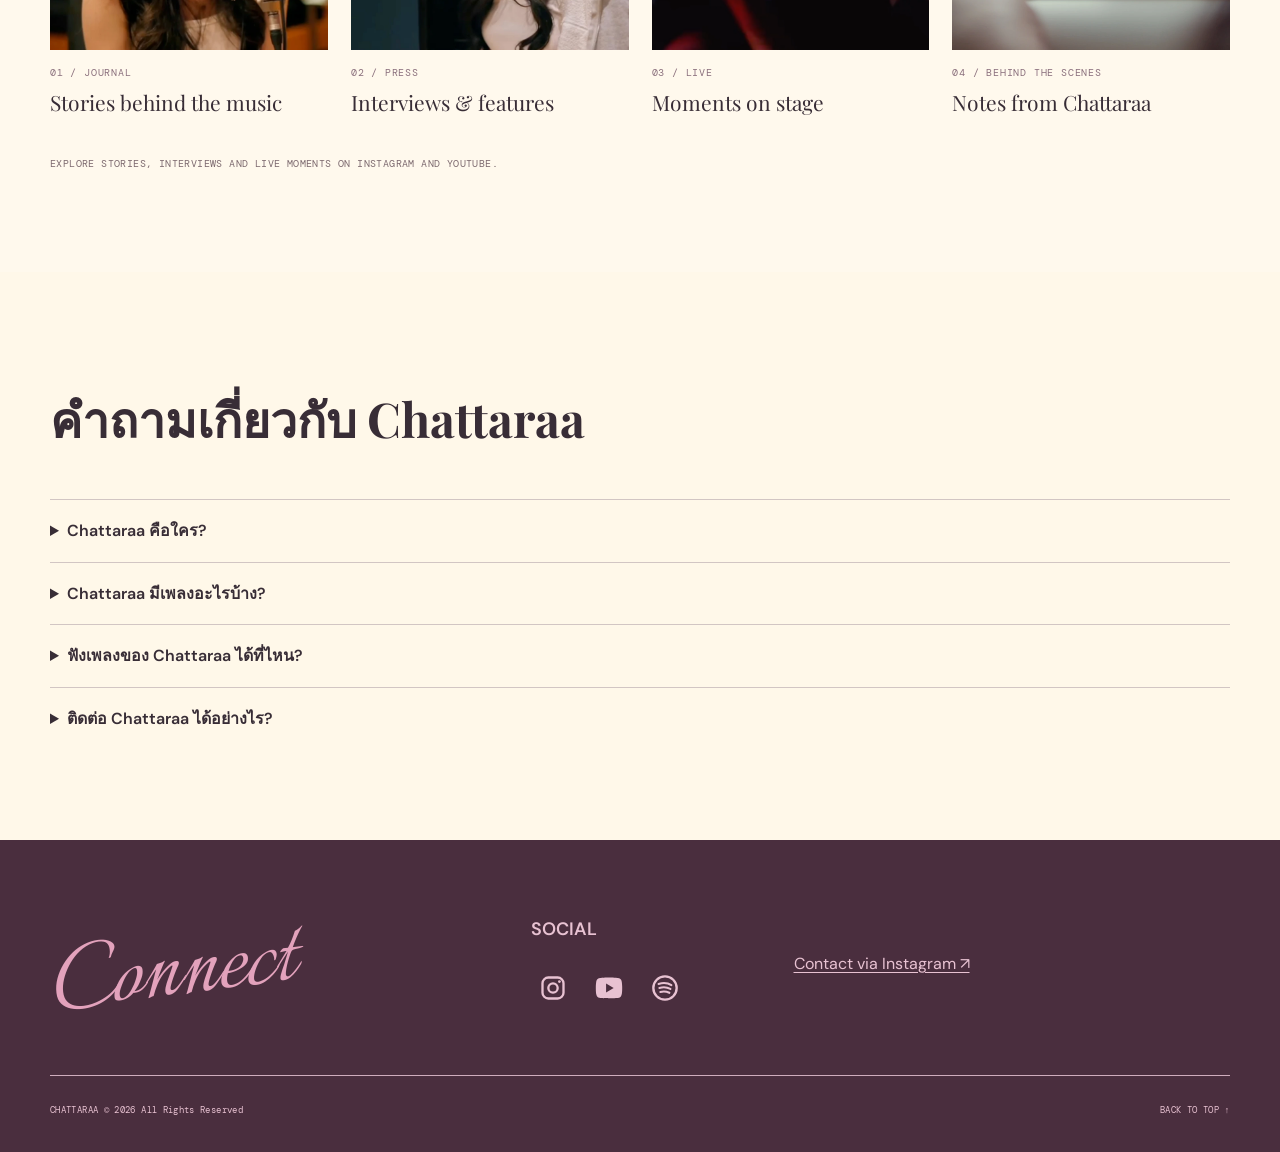
==== commit 527ffe83: "Replace pre-save promotion with Our Song new release and YouTube links" ====
--- a/th/index.html
+++ b/th/index.html
@@ -20,6 +20,7 @@
 <style>.petals-poster-link{display:block;margin-top:32px}.petals-poster-link img{display:block;width:100%;height:auto}.petals-poster-link:focus-visible{outline:3px solid currentColor;outline-offset:5px}</style>
 <style id="stage-gallery-layout">.live-section.stage-gallery{display:block;background:#efb8ca;padding:60px 0}.stage-header{margin-bottom:42px}.stage-header h2{font:400 clamp(64px,8vw,112px)/1.1 var(--serif);margin:24px 0}.stage-header .live-lead{text-transform:none;font-weight:600;margin:0}.stage-posters{display:grid;grid-template-columns:repeat(3,minmax(0,1fr));gap:28px;align-items:start}.stage-art{display:flex;width:100%;aspect-ratio:9/16;align-items:center;justify-content:center;background:#6a3f59}.stage-art img{display:block;width:100%;height:100%;object-fit:contain}.stage-card h3{font:600 22px/1.5 var(--body);margin:22px 0 16px}.stage-card h3 a{text-decoration:none}.stage-card p{font:14px/1.9 var(--body);margin:18px 0}.stage-card .text-link{margin-top:18px}html[lang="th"] .stage-card p{font-family:'Anuphan',Tahoma,sans-serif}@media(max-width:600px){.stage-posters{grid-template-columns:1fr;gap:40px}.live-section.stage-gallery{padding:42px 0}.stage-header h2{font-size:64px}}</style>
 <style id="updated-poster-sizes">.stage-posters{grid-template-columns:843fr 1158fr 1125fr}.stage-art{aspect-ratio:auto;background:transparent}.stage-art img{width:100%;height:auto;object-fit:contain}@media(max-width:600px){.stage-posters{grid-template-columns:1fr}}</style>
+<style>.release-availability{font:400 18px/1.8 var(--body);margin:0 0 24px}.release-availability strong{font-weight:600}.presave-section .section-heading h2{font-size:clamp(40px,7vw,100px)}</style>
 </head>
 <body>
 <a class="skip-link" href="#main-content">Skip to content</a>
@@ -62,8 +63,8 @@
 </section>
 <section aria-labelledby="presave-title" class="presave-section section-pad" id="pre-save">
 <div class="wide-wrap">
-<div class="section-heading"><h2 id="presave-title">Pre-Save</h2><a class="heading-link" href="https://orcd.co/chattaraa_our-song" target="_blank" rel="noopener noreferrer">Pre-Save now ↗</a></div>
-<div class="presave-layout"><a class="presave-cover" href="https://orcd.co/chattaraa_our-song" target="_blank" rel="noopener noreferrer" aria-label="Pre-Save เพลงของเรา (Our Song) — opens in a new tab"><img src="/assets/our-song-presave.webp" alt="เพลงของเรา — Our Song cover artwork" width="2400" height="2400" loading="lazy" decoding="async"/></a><div class="presave-copy"><p class="presave-kicker">Chattaraa</p><h3>เพลงของเรา (Our Song)</h3><p class="presave-release">Chattaraa feat. SARAN, releasing 15.10.2026</p><a class="presave-button" href="https://orcd.co/chattaraa_our-song" target="_blank" rel="noopener noreferrer">Pre-Save ↗</a></div></div>
+<div class="section-heading"><h2 id="presave-title">NEW RELEASE</h2><a class="heading-link" href="https://youtu.be/ZJOv2LEGpvU?si=WxZj2rjFKIjc48y0" target="_blank" rel="noopener noreferrer">LISTEN NOW ↗</a></div>
+<div class="presave-layout"><a class="presave-cover" href="https://youtu.be/ZJOv2LEGpvU?si=WxZj2rjFKIjc48y0" target="_blank" rel="noopener noreferrer" aria-label="Listen to เพลงของเรา (Our Song) on YouTube — opens in a new tab"><img src="/assets/our-song-presave.webp" alt="เพลงของเรา — Our Song cover artwork" width="2400" height="2400" loading="lazy" decoding="async"/></a><div class="presave-copy"><h3>เพลงของเรา (Our Song)</h3><p class="presave-release">Chattaraa feat. SARAN</p><p class="release-availability"><strong>NOW</strong><br/>Available on all streaming platforms.</p><a class="presave-button" href="https://youtu.be/ZJOv2LEGpvU?si=WxZj2rjFKIjc48y0" target="_blank" rel="noopener noreferrer">LISTEN NOW ↗</a></div></div>
 </div></section>
 <section aria-labelledby="music-title" class="music-section section-pad" id="music">
 <div class="section-heading wide-wrap"><span class="index">02</span><h2 id="music-title">Music</h2><a class="text-link heading-link" href="https://www.youtube.com/@chattaraa" rel="noopener noreferrer" target="_blank">WATCH ON YOUTUBE <span aria-hidden="true">↗</span></a></div>
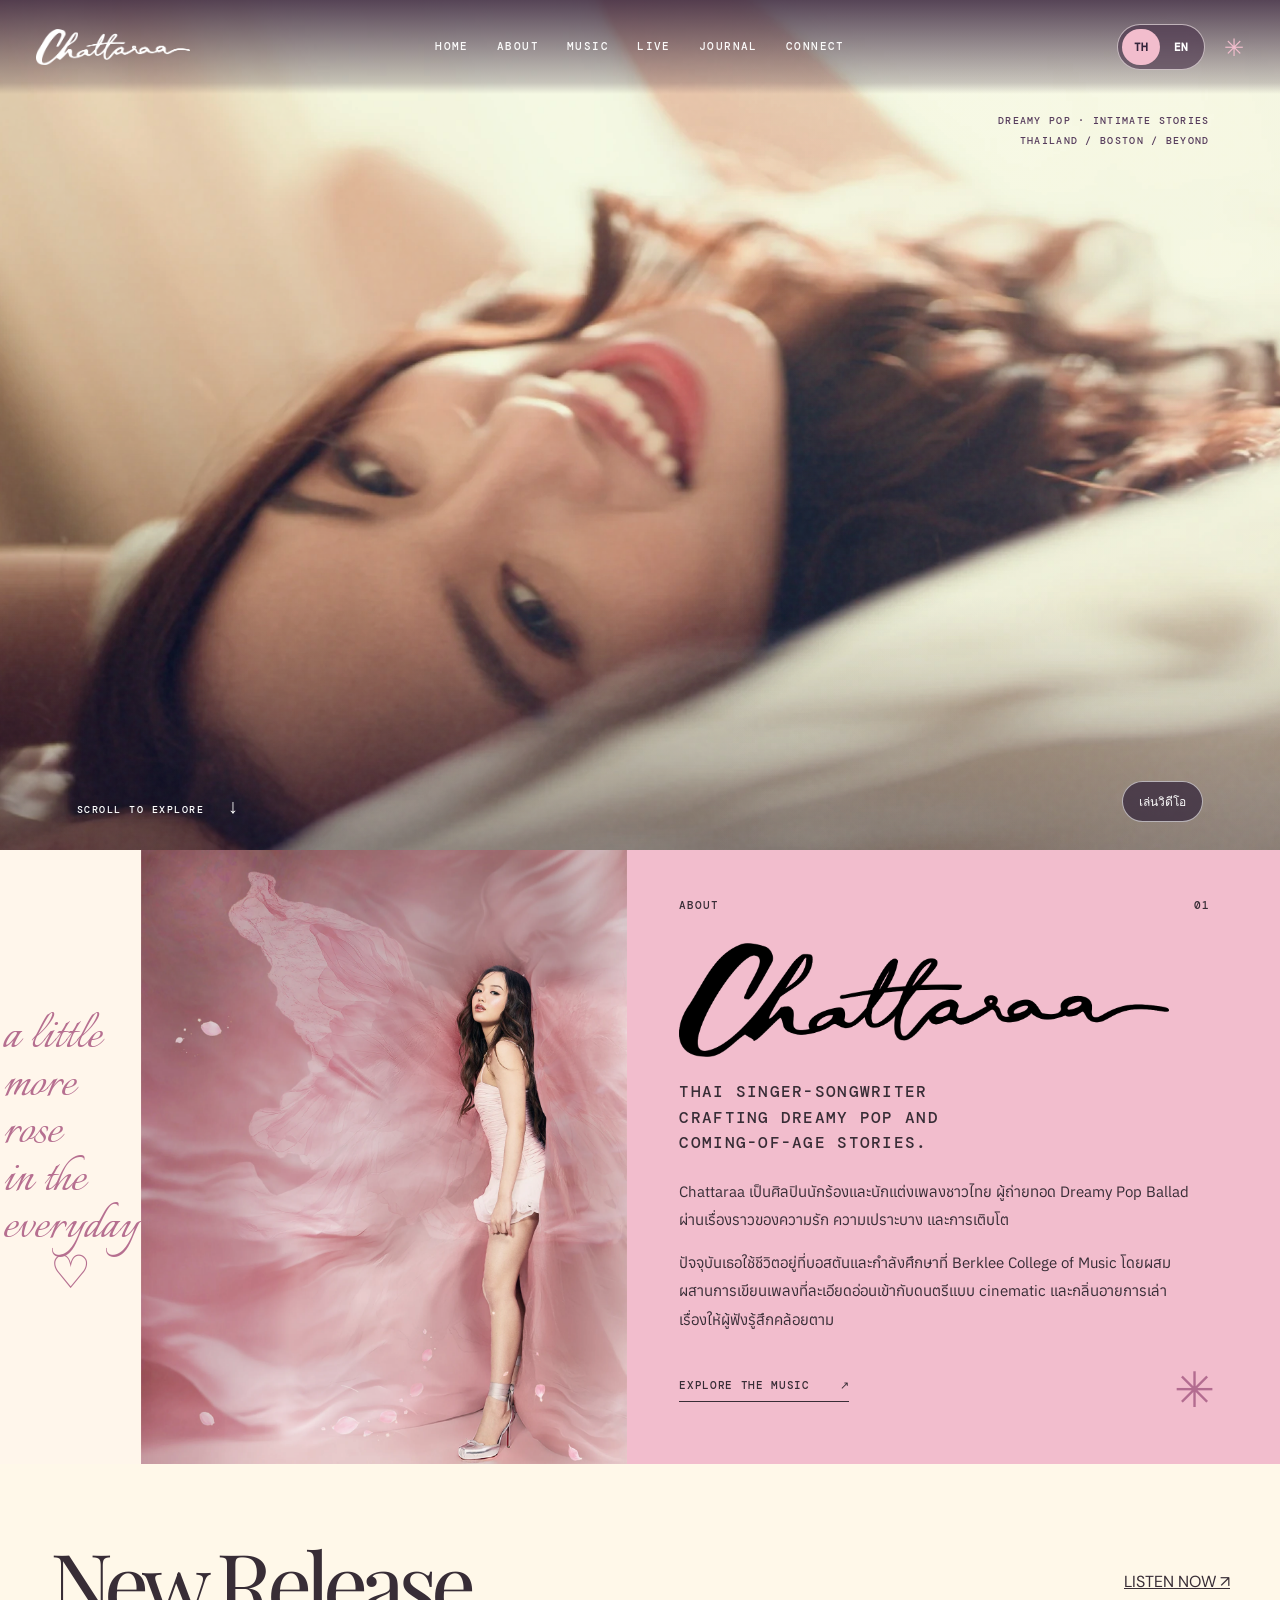
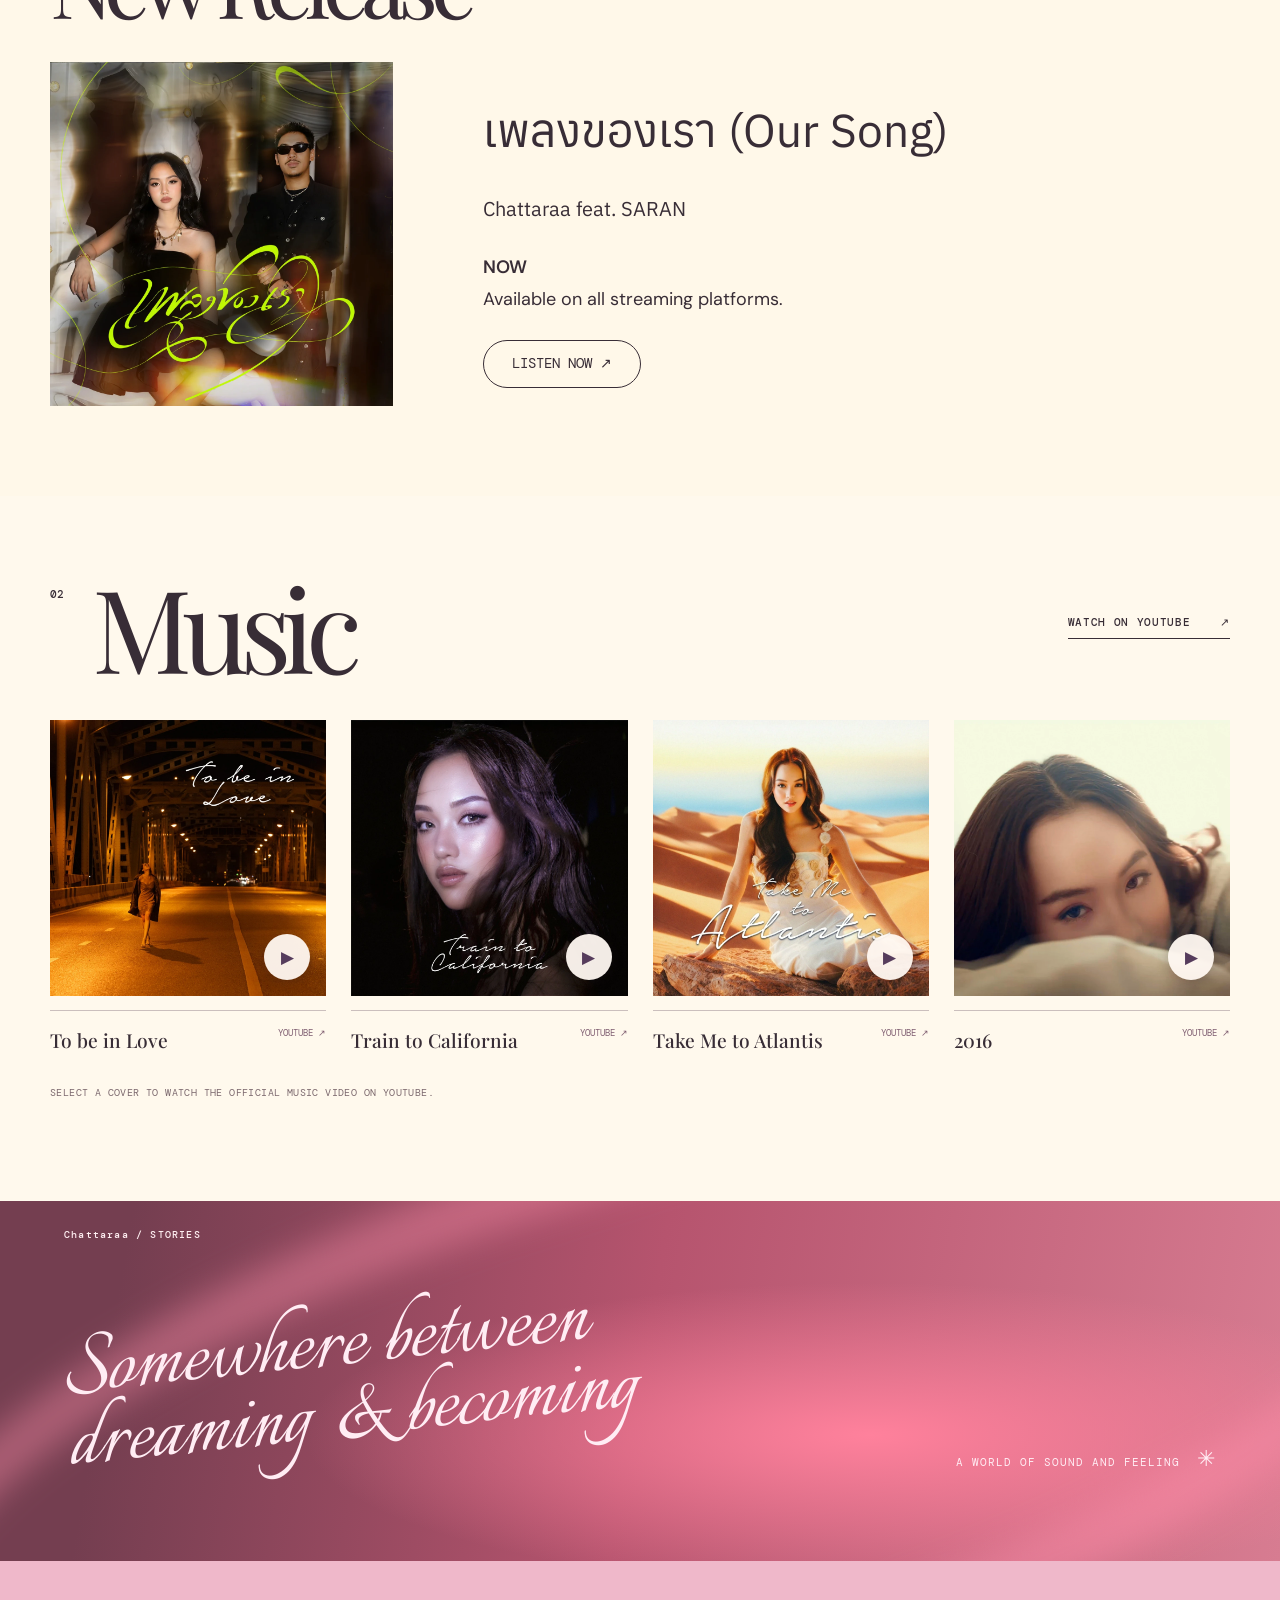
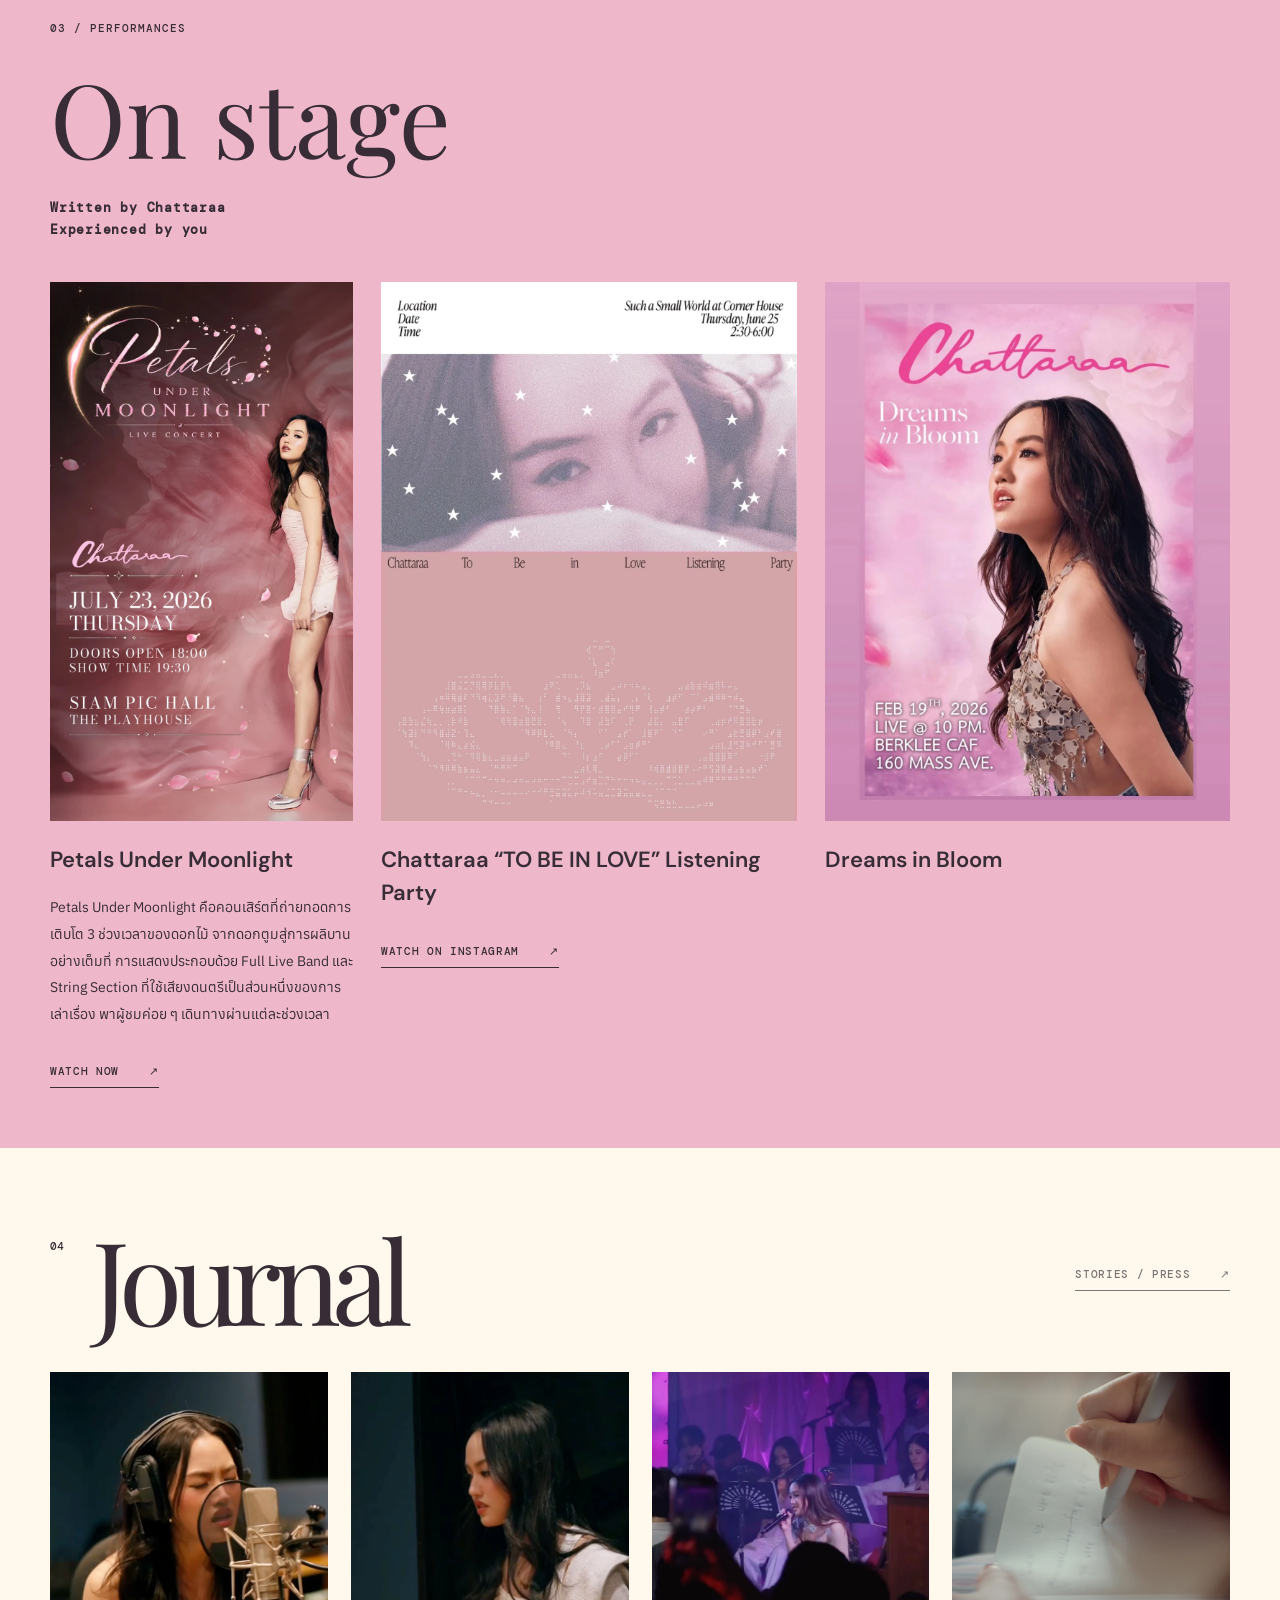
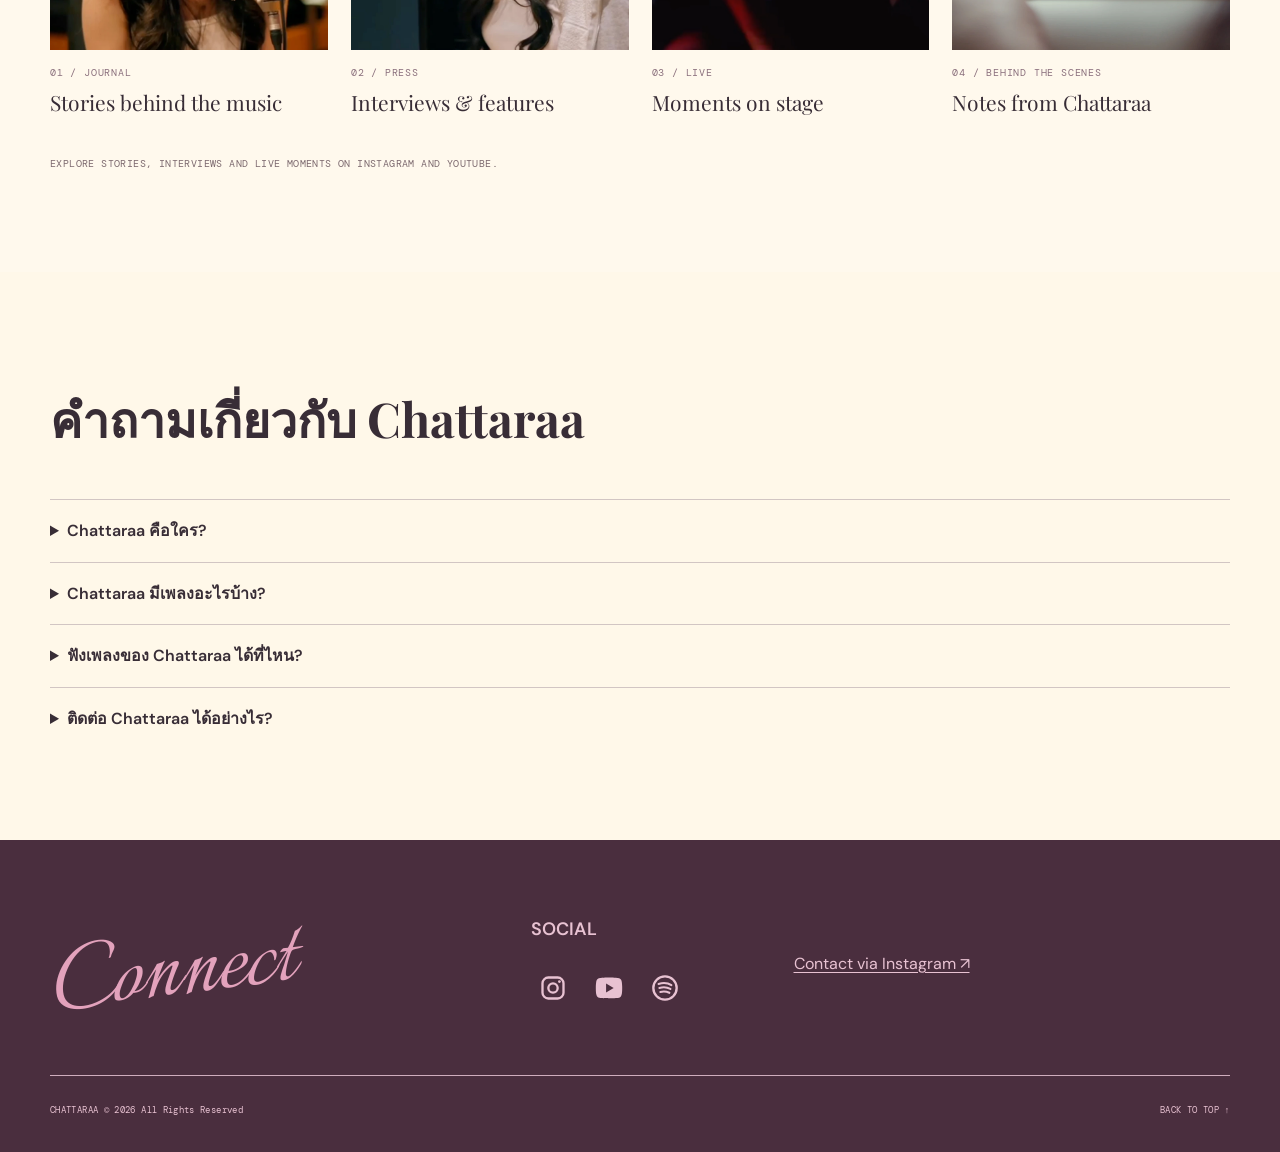
==== commit ba422615: "Change heading capitalization to New Release" ====
--- a/th/index.html
+++ b/th/index.html
@@ -63,7 +63,7 @@
 </section>
 <section aria-labelledby="presave-title" class="presave-section section-pad" id="pre-save">
 <div class="wide-wrap">
-<div class="section-heading"><h2 id="presave-title">NEW RELEASE</h2><a class="heading-link" href="https://youtu.be/ZJOv2LEGpvU?si=WxZj2rjFKIjc48y0" target="_blank" rel="noopener noreferrer">LISTEN NOW ↗</a></div>
+<div class="section-heading"><h2 id="presave-title">New Release</h2><a class="heading-link" href="https://youtu.be/ZJOv2LEGpvU?si=WxZj2rjFKIjc48y0" target="_blank" rel="noopener noreferrer">LISTEN NOW ↗</a></div>
 <div class="presave-layout"><a class="presave-cover" href="https://youtu.be/ZJOv2LEGpvU?si=WxZj2rjFKIjc48y0" target="_blank" rel="noopener noreferrer" aria-label="Listen to เพลงของเรา (Our Song) on YouTube — opens in a new tab"><img src="/assets/our-song-presave.webp" alt="เพลงของเรา — Our Song cover artwork" width="2400" height="2400" loading="lazy" decoding="async"/></a><div class="presave-copy"><h3>เพลงของเรา (Our Song)</h3><p class="presave-release">Chattaraa feat. SARAN</p><p class="release-availability"><strong>NOW</strong><br/>Available on all streaming platforms.</p><a class="presave-button" href="https://youtu.be/ZJOv2LEGpvU?si=WxZj2rjFKIjc48y0" target="_blank" rel="noopener noreferrer">LISTEN NOW ↗</a></div></div>
 </div></section>
 <section aria-labelledby="music-title" class="music-section section-pad" id="music">
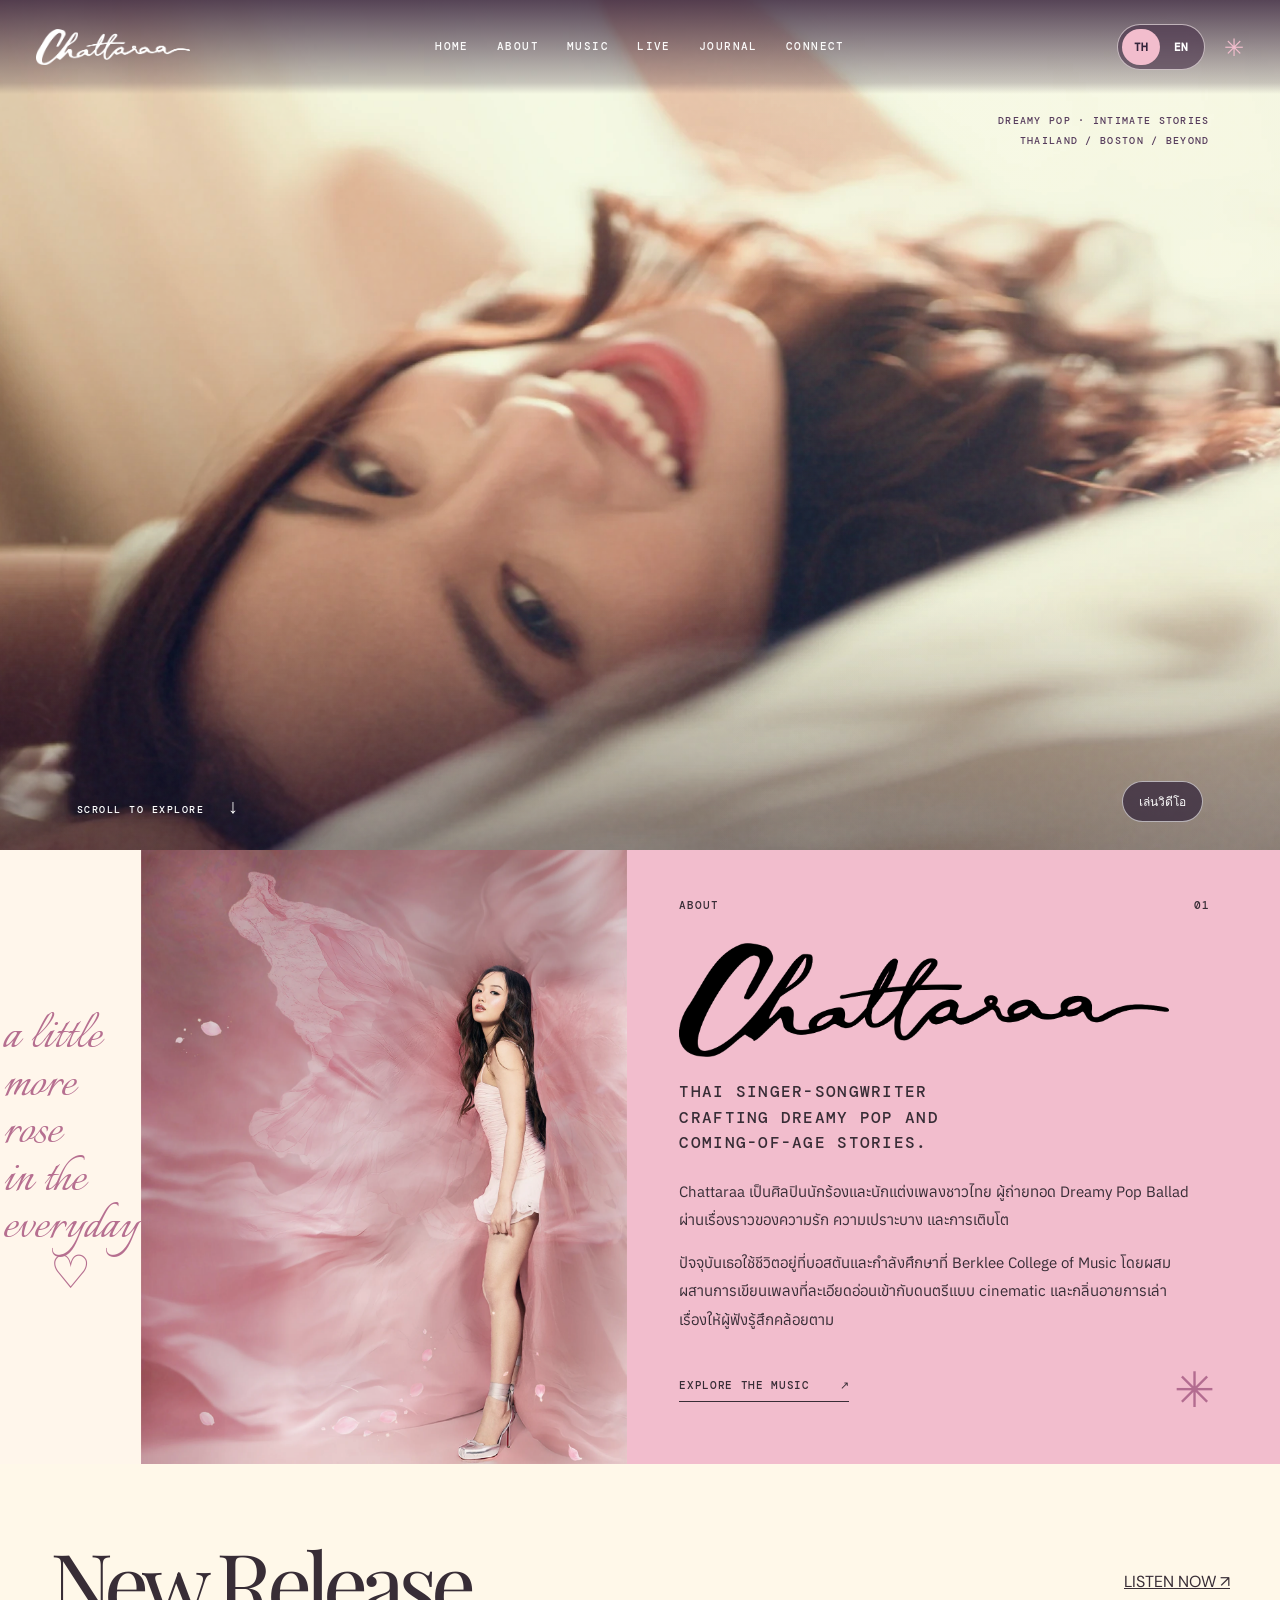
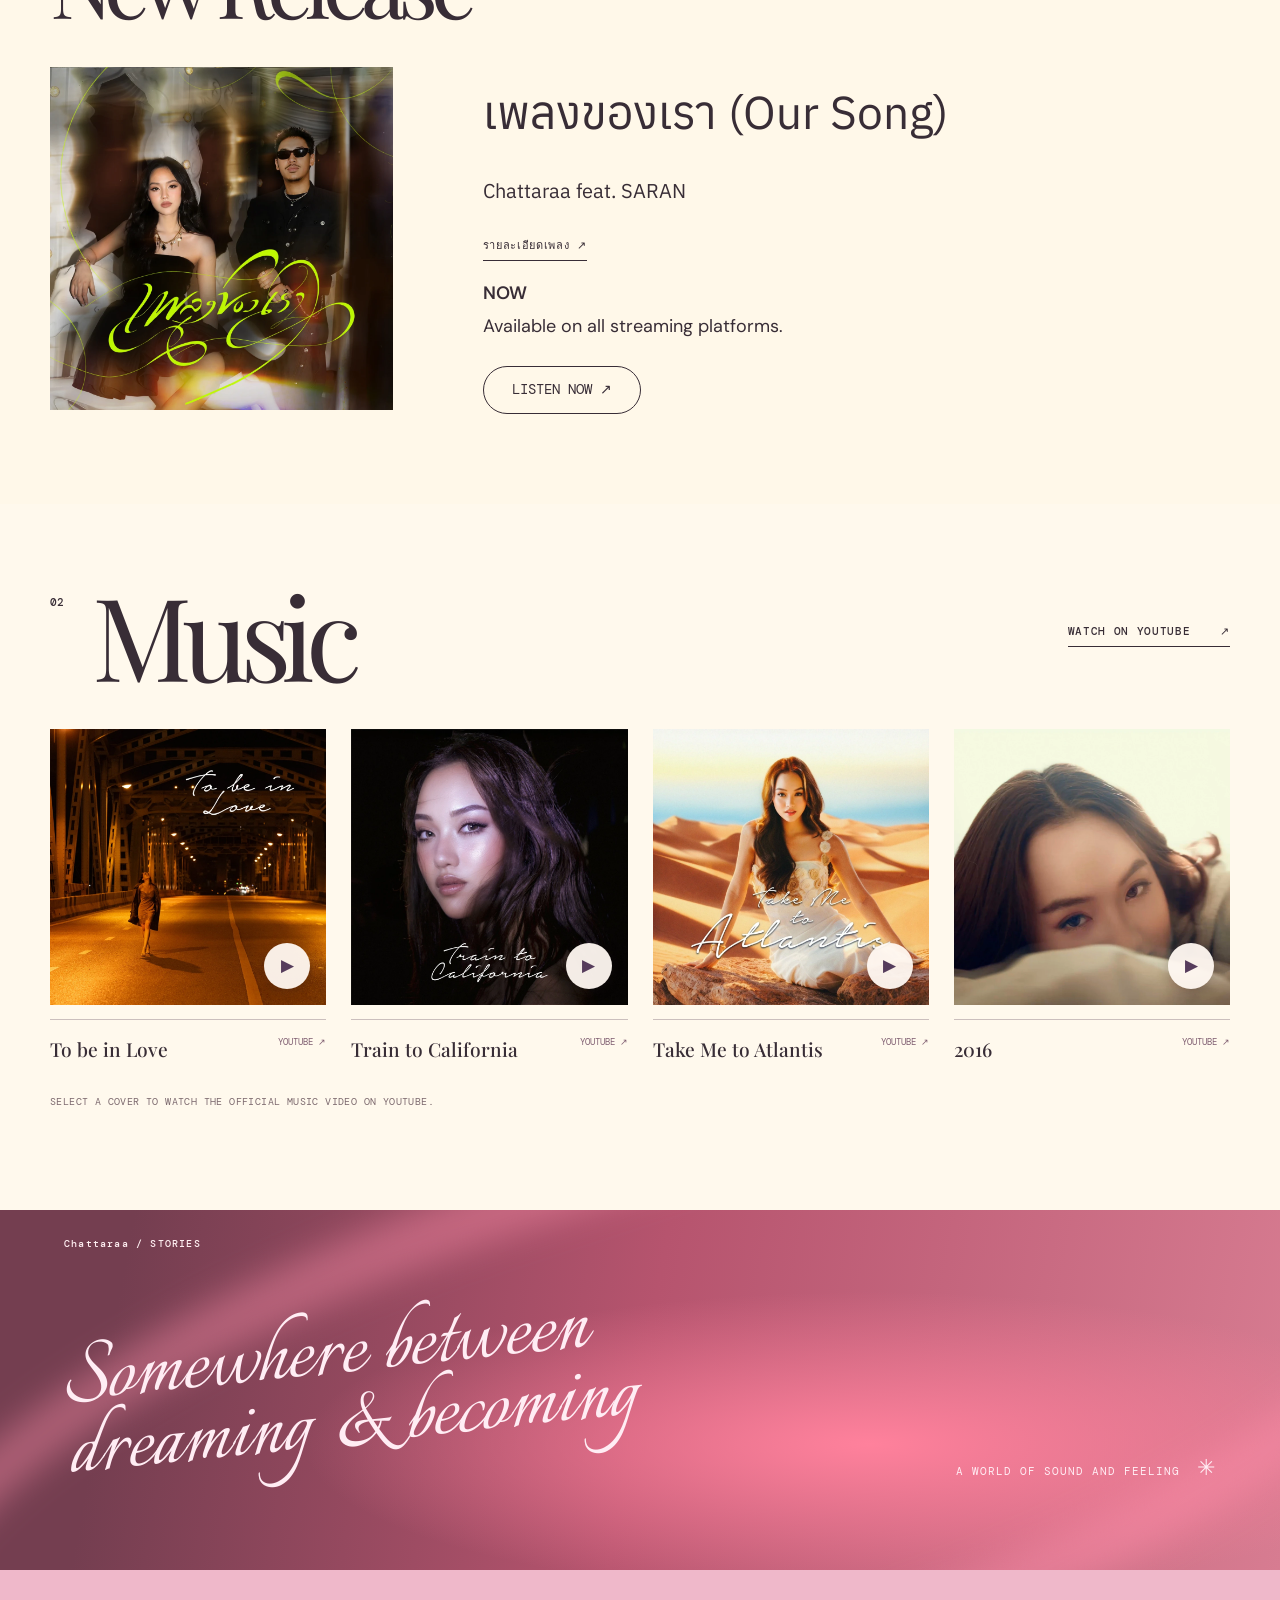
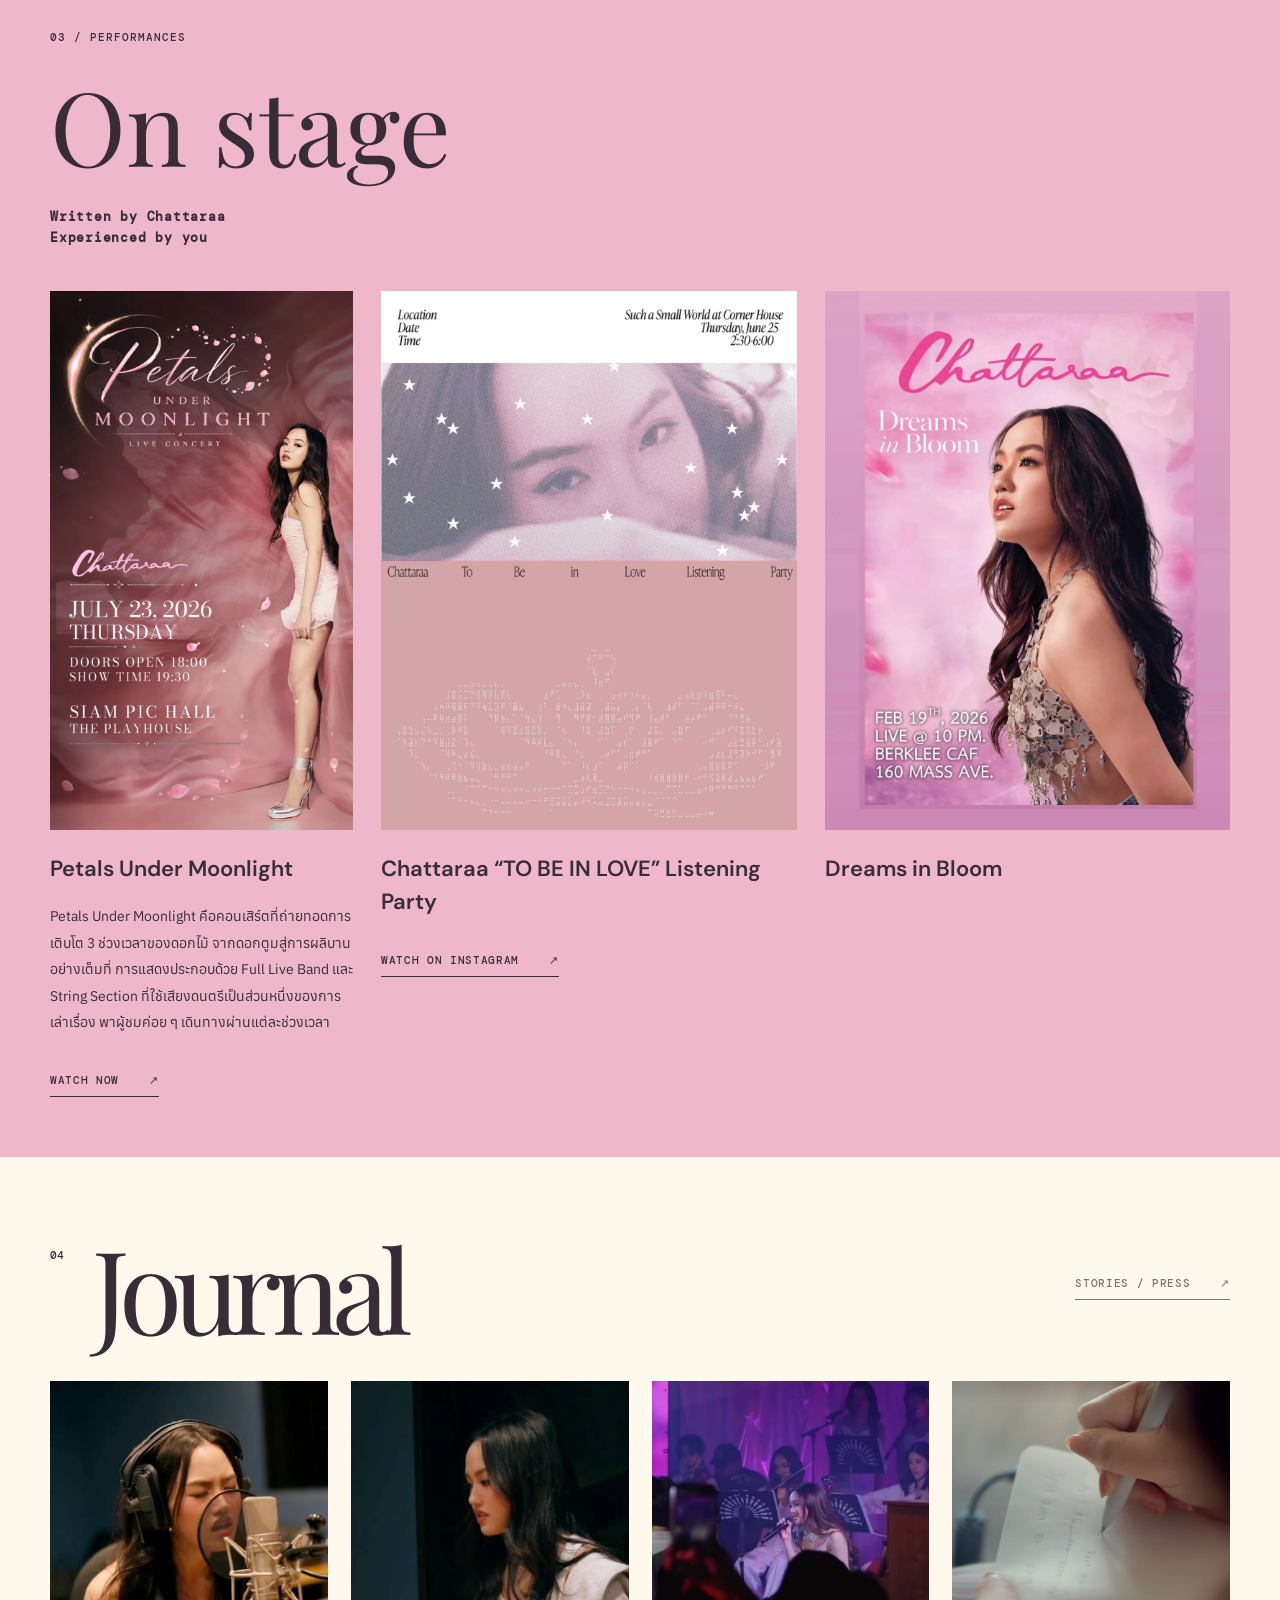
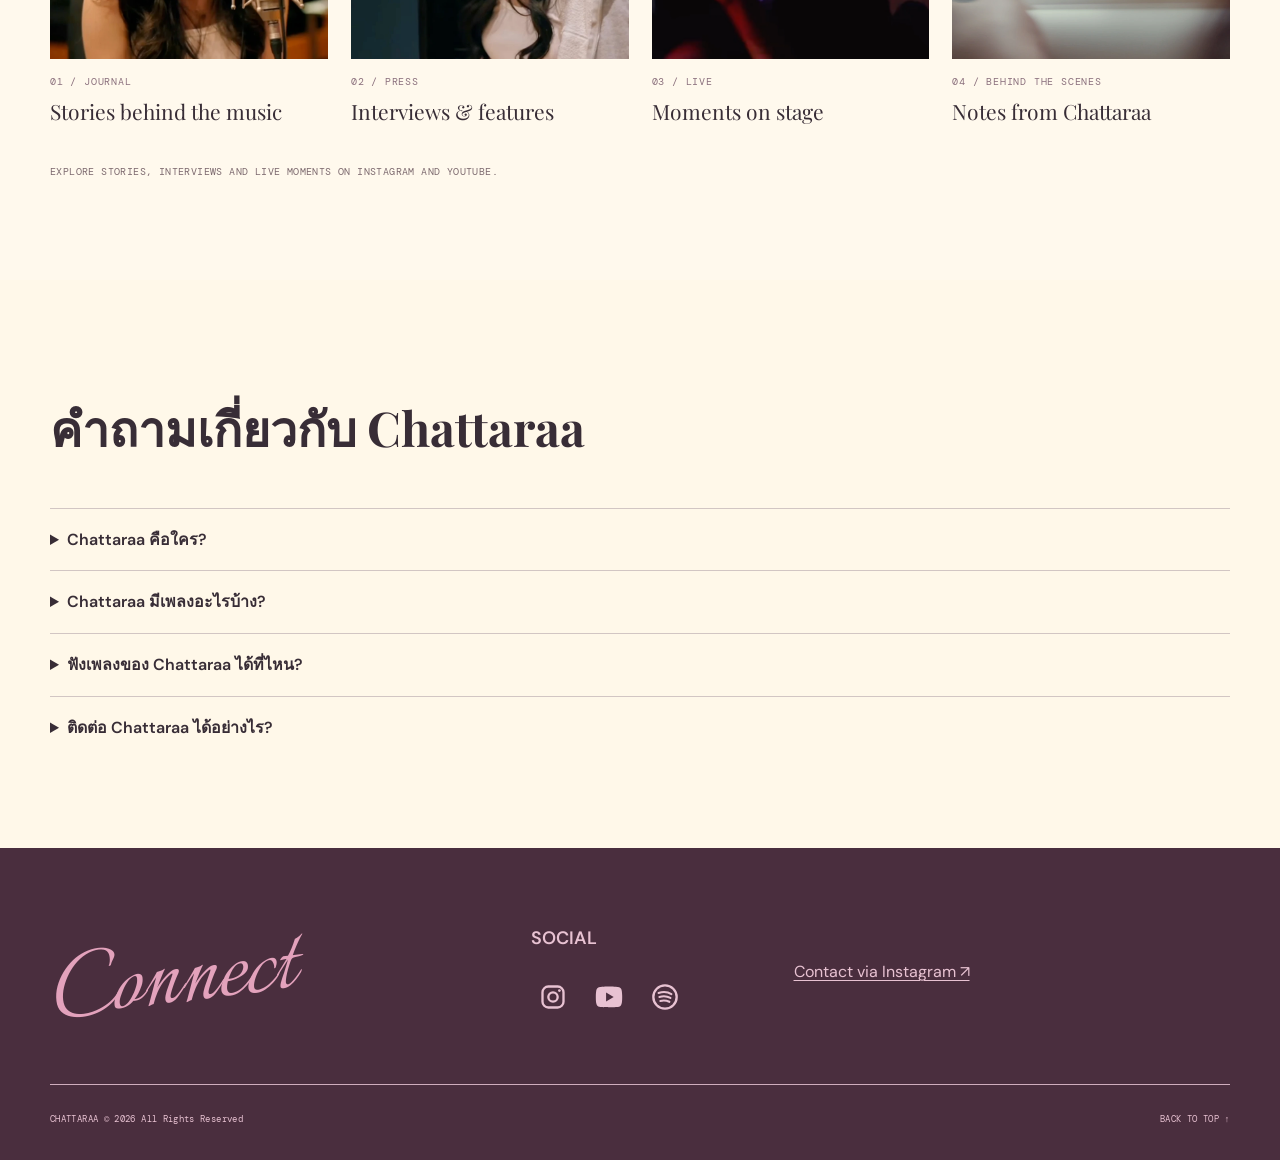
==== commit c0f7c133: "Update release FAQ and structured data, add bilingual Our Song pages and sitemap entries" ====
--- a/th/index.html
+++ b/th/index.html
@@ -12,7 +12,7 @@
 <link crossorigin="" href="https://fonts.gstatic.com" rel="preconnect"/>
 <link href="https://fonts.googleapis.com/css2?family=Anuphan:wght@400;500;600&amp;family=DM+Mono:wght@400;500&amp;family=DM+Sans:wght@400;500;600;700&amp;family=Italianno&amp;family=Playfair+Display:ital,wght@0,400;0,500;0,600;1,400;1,500&amp;display=swap" rel="stylesheet"/>
 <link rel="stylesheet" href="/assets/v12.css?v=20261012-live-sentence"/>
-<link href="https://www.chattaraa.com/th/" rel="canonical"/><link href="https://www.chattaraa.com/" hreflang="en" rel="alternate"/><link href="https://www.chattaraa.com/th/" hreflang="th" rel="alternate"/><link href="https://www.chattaraa.com/" hreflang="x-default" rel="alternate"/><meta content="website" property="og:type"/><meta content="CHATTARAA" property="og:site_name"/><meta content="th_TH" property="og:locale"/><meta content="Chattaraa — ประวัติและผลงานเพลง | เว็บไซต์ทางการ" property="og:title"/><meta content="Chattaraa เป็นศิลปินนักร้องและนักแต่งเพลงชาวไทย ผู้ถ่ายทอด Dreamy Pop Ballad ผ่านเรื่องราวของความรัก ความเปราะบาง และการเติบโต" property="og:description"/><meta content="https://www.chattaraa.com/th/" property="og:url"/><meta content="https://www.chattaraa.com/assets/hero-chattaraa-1920.webp" property="og:image"/><meta content="summary_large_image" name="twitter:card"/><meta name="twitter:title" content="CHATTARAA — Official Website"/><meta name="twitter:image" content="https://www.chattaraa.com/assets/hero-chattaraa-1920.webp"/><meta name="chattaraa-version" content="12"/><script type="application/ld+json">{"@context": "https://schema.org", "@graph": [{"@type": "Person", "@id": "https://www.chattaraa.com/#artist", "name": "Chattaraa", "url": "https://www.chattaraa.com/", "jobTitle": "Singer-songwriter", "description": "Chattaraa is a Thai singer-songwriter crafting dreamy pop, intimate ballads and coming-of-age stories.", "image": "https://www.chattaraa.com/assets/portrait-chattaraa.webp", "sameAs": ["https://www.youtube.com/@chattaraa", "https://www.instagram.com/chattwan16/", "https://open.spotify.com/artist/7L1WY9iSSZenZPKcU98Fn6"]}, {"@type": "WebSite", "@id": "https://www.chattaraa.com/#website", "name": "Chattaraa Official Website", "url": "https://www.chattaraa.com/", "inLanguage": ["en", "th"], "publisher": {"@id": "https://www.chattaraa.com/#artist"}}, {"@type": "WebPage", "@id": "https://www.chattaraa.com/th/#webpage", "url": "https://www.chattaraa.com/th/", "name": "Chattaraa — ประวัติและผลงานเพลง | เว็บไซต์ทางการ", "inLanguage": "th", "about": {"@id": "https://www.chattaraa.com/#artist"}, "isPartOf": {"@id": "https://www.chattaraa.com/#website"}}, {"@type": "MusicRecording", "name": "To be in Love", "byArtist": {"@id": "https://www.chattaraa.com/#artist"}, "url": "https://youtu.be/dDhB05XkDJM"}, {"@type": "MusicRecording", "name": "Train to California", "byArtist": {"@id": "https://www.chattaraa.com/#artist"}, "url": "https://youtu.be/4gaR9DZhMm0"}, {"@type": "MusicRecording", "name": "Take Me to Atlantis", "byArtist": {"@id": "https://www.chattaraa.com/#artist"}, "url": "https://youtu.be/C6jtJ0VgAyo"}, {"@type": "MusicRecording", "name": "2016", "byArtist": {"@id": "https://www.chattaraa.com/#artist"}, "url": "https://youtu.be/xAIUsuw0jmA"}, {"@type": "FAQPage", "@id": "https://www.chattaraa.com/th/#questions", "inLanguage": "th", "mainEntity": [{"@type": "Question", "name": "Chattaraa คือใคร?", "acceptedAnswer": {"@type": "Answer", "text": "Chattaraa เป็นศิลปินนักร้องและนักแต่งเพลงชาวไทย ถ่ายทอดเพลงป๊อปบรรยากาศชวนฝัน เพลงบัลลาด และเรื่องราวของการเติบโต"}}, {"@type": "Question", "name": "Chattaraa มีเพลงอะไรบ้าง?", "acceptedAnswer": {"@type": "Answer", "text": "ผลงานที่นำเสนอในเว็บไซต์ทางการนี้ ได้แก่ To be in Love, Train to California, Take Me to Atlantis และ 2016"}}, {"@type": "Question", "name": "ฟังเพลงของ Chattaraa ได้ที่ไหน?", "acceptedAnswer": {"@type": "Answer", "text": "ฟังได้ทาง Spotify และชมมิวสิกวิดีโอทางช่อง YouTube ของ Chattaraa ผ่านลิงก์ในเว็บไซต์นี้"}}, {"@type": "Question", "name": "ติดต่อ Chattaraa ได้อย่างไร?", "acceptedAnswer": {"@type": "Answer", "text": "ติดต่อผ่านลิงก์ Instagram ทางการในส่วนติดตามของเว็บไซต์นี้"}}]}]}</script><style>.artist-faq{background:#fff8e9}.artist-faq h2{font-family:var(--serif);font-size:clamp(28px,5vw,48px)}.artist-faq details{border-top:1px solid #563c5c44;padding:18px 0}.artist-faq summary{cursor:pointer;font-weight:600;line-height:1.6}.artist-faq p{max-width:800px;line-height:1.9}</style><style>.hero-video{width:100%;height:100%;object-fit:cover}.hero-video-toggle{position:absolute;z-index:8;right:6%;bottom:28px;border:1px solid #fff9;border-radius:24px;padding:10px 16px;background:#34253bbd;color:white;cursor:pointer;font:12px var(--body)}</style><style>.journal-card-link{display:block;color:inherit;text-decoration:none}.journal-card-link:focus-visible{outline:3px solid #563c5c;outline-offset:6px}.journal-card-link .journal-art{transition:filter .2s ease}.journal-card-link:hover .journal-art{filter:brightness(1.08)}.journal-card-link:hover h3{text-decoration:underline;text-underline-offset:5px}@media(prefers-reduced-motion:reduce){.journal-card-link .journal-art{transition:none}}</style><style>.journal-card .journal-photo{position:relative;padding:0;aspect-ratio:1/1;overflow:hidden;background:none}.journal-photo::before,.journal-photo::after{display:none}.journal-photo img{display:block;width:100%;height:100%;object-fit:cover}</style><style id="footer-social-icons">.connect-inner .social-links{gap:12px}.connect-inner .social-links a.social-icon{display:inline-flex;align-items:center;justify-content:center;width:44px;height:44px;min-width:44px;border:0;text-decoration:none;border-radius:8px;transition:opacity .2s}.connect-inner .social-links a.social-icon:hover{opacity:.75}.connect-inner .social-links a.social-icon:focus-visible{outline:2px solid currentColor;outline-offset:4px}.social-icon svg{display:block;width:28px;height:28px}</style>
+<link href="https://www.chattaraa.com/th/" rel="canonical"/><link href="https://www.chattaraa.com/" hreflang="en" rel="alternate"/><link href="https://www.chattaraa.com/th/" hreflang="th" rel="alternate"/><link href="https://www.chattaraa.com/" hreflang="x-default" rel="alternate"/><meta content="website" property="og:type"/><meta content="CHATTARAA" property="og:site_name"/><meta content="th_TH" property="og:locale"/><meta content="Chattaraa — ประวัติและผลงานเพลง | เว็บไซต์ทางการ" property="og:title"/><meta content="Chattaraa เป็นศิลปินนักร้องและนักแต่งเพลงชาวไทย ผู้ถ่ายทอด Dreamy Pop Ballad ผ่านเรื่องราวของความรัก ความเปราะบาง และการเติบโต" property="og:description"/><meta content="https://www.chattaraa.com/th/" property="og:url"/><meta content="https://www.chattaraa.com/assets/hero-chattaraa-1920.webp" property="og:image"/><meta content="summary_large_image" name="twitter:card"/><meta name="twitter:title" content="CHATTARAA — Official Website"/><meta name="twitter:image" content="https://www.chattaraa.com/assets/hero-chattaraa-1920.webp"/><meta name="chattaraa-version" content="12"/><script type="application/ld+json">{"@context":"https://schema.org","@graph":[{"@type":"Person","@id":"https://www.chattaraa.com/#artist","name":"Chattaraa","url":"https://www.chattaraa.com/","jobTitle":"Singer-songwriter","description":"Chattaraa is a Thai singer-songwriter crafting dreamy pop, intimate ballads and coming-of-age stories.","image":"https://www.chattaraa.com/assets/portrait-chattaraa.webp","sameAs":["https://www.youtube.com/@chattaraa","https://www.instagram.com/chattwan16/","https://open.spotify.com/artist/7L1WY9iSSZenZPKcU98Fn6","https://music.apple.com/us/artist/chattaraa/1829408654"]},{"@type":"WebSite","@id":"https://www.chattaraa.com/#website","name":"Chattaraa Official Website","url":"https://www.chattaraa.com/","inLanguage":["en","th"],"publisher":{"@id":"https://www.chattaraa.com/#artist"}},{"@type":"WebPage","@id":"https://www.chattaraa.com/th/#webpage","url":"https://www.chattaraa.com/th/","name":"Chattaraa — ประวัติและผลงานเพลง | เว็บไซต์ทางการ","inLanguage":"th","about":{"@id":"https://www.chattaraa.com/#artist"},"isPartOf":{"@id":"https://www.chattaraa.com/#website"}},{"@type":"MusicRecording","name":"To be in Love","byArtist":{"@id":"https://www.chattaraa.com/#artist"},"url":"https://youtu.be/dDhB05XkDJM"},{"@type":"MusicRecording","name":"Train to California","byArtist":{"@id":"https://www.chattaraa.com/#artist"},"url":"https://youtu.be/4gaR9DZhMm0"},{"@type":"MusicRecording","name":"Take Me to Atlantis","byArtist":{"@id":"https://www.chattaraa.com/#artist"},"url":"https://youtu.be/C6jtJ0VgAyo"},{"@type":"MusicRecording","name":"2016","byArtist":{"@id":"https://www.chattaraa.com/#artist"},"url":"https://youtu.be/xAIUsuw0jmA"},{"@type":"FAQPage","@id":"https://www.chattaraa.com/th/#questions","inLanguage":"th","mainEntity":[{"@type":"Question","name":"Chattaraa คือใคร?","acceptedAnswer":{"@type":"Answer","text":"Chattaraa เป็นศิลปินนักร้องและนักแต่งเพลงชาวไทย ถ่ายทอดเพลงป๊อปบรรยากาศชวนฝัน เพลงบัลลาด และเรื่องราวของการเติบโต"}},{"@type":"Question","name":"Chattaraa มีเพลงอะไรบ้าง?","acceptedAnswer":{"@type":"Answer","text":"ผลงานของ Chattaraa ได้แก่ เพลงของเรา (Our Song) feat. SARAN เผยแพร่วันที่ 15 ตุลาคม 2026, To be in Love, Train to California, Take Me to Atlantis และ 2016"}},{"@type":"Question","name":"ฟังเพลงของ Chattaraa ได้ที่ไหน?","acceptedAnswer":{"@type":"Answer","text":"ฟังได้ทาง Spotify และชมมิวสิกวิดีโอทางช่อง YouTube ของ Chattaraa ผ่านลิงก์ในเว็บไซต์นี้"}},{"@type":"Question","name":"ติดต่อ Chattaraa ได้อย่างไร?","acceptedAnswer":{"@type":"Answer","text":"ติดต่อผ่านลิงก์ Instagram ทางการในส่วนติดตามของเว็บไซต์นี้"}}]},{"@type":"MusicRecording","@id":"https://www.chattaraa.com/music/our-song/#recording","name":"เพลงของเรา (Our Song)","datePublished":"2026-10-15","byArtist":[{"@id":"https://www.chattaraa.com/#artist"},{"@type":"Person","name":"SARAN"}],"url":"https://www.chattaraa.com/th/music/our-song/","sameAs":["https://youtu.be/ZJOv2LEGpvU?si=WxZj2rjFKIjc48y0"],"image":"https://www.chattaraa.com/assets/our-song-presave.webp"}]}</script><style>.artist-faq{background:#fff8e9}.artist-faq h2{font-family:var(--serif);font-size:clamp(28px,5vw,48px)}.artist-faq details{border-top:1px solid #563c5c44;padding:18px 0}.artist-faq summary{cursor:pointer;font-weight:600;line-height:1.6}.artist-faq p{max-width:800px;line-height:1.9}</style><style>.hero-video{width:100%;height:100%;object-fit:cover}.hero-video-toggle{position:absolute;z-index:8;right:6%;bottom:28px;border:1px solid #fff9;border-radius:24px;padding:10px 16px;background:#34253bbd;color:white;cursor:pointer;font:12px var(--body)}</style><style>.journal-card-link{display:block;color:inherit;text-decoration:none}.journal-card-link:focus-visible{outline:3px solid #563c5c;outline-offset:6px}.journal-card-link .journal-art{transition:filter .2s ease}.journal-card-link:hover .journal-art{filter:brightness(1.08)}.journal-card-link:hover h3{text-decoration:underline;text-underline-offset:5px}@media(prefers-reduced-motion:reduce){.journal-card-link .journal-art{transition:none}}</style><style>.journal-card .journal-photo{position:relative;padding:0;aspect-ratio:1/1;overflow:hidden;background:none}.journal-photo::before,.journal-photo::after{display:none}.journal-photo img{display:block;width:100%;height:100%;object-fit:cover}</style><style id="footer-social-icons">.connect-inner .social-links{gap:12px}.connect-inner .social-links a.social-icon{display:inline-flex;align-items:center;justify-content:center;width:44px;height:44px;min-width:44px;border:0;text-decoration:none;border-radius:8px;transition:opacity .2s}.connect-inner .social-links a.social-icon:hover{opacity:.75}.connect-inner .social-links a.social-icon:focus-visible{outline:2px solid currentColor;outline-offset:4px}.social-icon svg{display:block;width:28px;height:28px}</style>
 <style>.live-intro .live-lead{text-transform:none;font-weight:600}</style>
 <style>.performance-title{font:600 22px/1.5 var(--body);margin:0 0 22px;overflow-wrap:break-word}.performance-title a{text-decoration:none}.performance-title a:hover{text-decoration:underline;text-underline-offset:4px}</style>
 <style>.performance-poster{display:block;margin:0 0 24px}.performance-poster img{display:block;width:100%;height:auto}.performance-poster:focus-visible{outline:3px solid currentColor;outline-offset:5px}</style>
@@ -64,7 +64,7 @@
 <section aria-labelledby="presave-title" class="presave-section section-pad" id="pre-save">
 <div class="wide-wrap">
 <div class="section-heading"><h2 id="presave-title">New Release</h2><a class="heading-link" href="https://youtu.be/ZJOv2LEGpvU?si=WxZj2rjFKIjc48y0" target="_blank" rel="noopener noreferrer">LISTEN NOW ↗</a></div>
-<div class="presave-layout"><a class="presave-cover" href="https://youtu.be/ZJOv2LEGpvU?si=WxZj2rjFKIjc48y0" target="_blank" rel="noopener noreferrer" aria-label="Listen to เพลงของเรา (Our Song) on YouTube — opens in a new tab"><img src="/assets/our-song-presave.webp" alt="เพลงของเรา — Our Song cover artwork" width="2400" height="2400" loading="lazy" decoding="async"/></a><div class="presave-copy"><h3>เพลงของเรา (Our Song)</h3><p class="presave-release">Chattaraa feat. SARAN</p><p class="release-availability"><strong>NOW</strong><br/>Available on all streaming platforms.</p><a class="presave-button" href="https://youtu.be/ZJOv2LEGpvU?si=WxZj2rjFKIjc48y0" target="_blank" rel="noopener noreferrer">LISTEN NOW ↗</a></div></div>
+<div class="presave-layout"><a class="presave-cover" href="https://youtu.be/ZJOv2LEGpvU?si=WxZj2rjFKIjc48y0" target="_blank" rel="noopener noreferrer" aria-label="Listen to เพลงของเรา (Our Song) on YouTube — opens in a new tab"><img src="/assets/our-song-presave.webp" alt="เพลงของเรา — Our Song cover artwork" width="2400" height="2400" loading="lazy" decoding="async"/></a><div class="presave-copy"><h3>เพลงของเรา (Our Song)</h3><p class="presave-release">Chattaraa feat. SARAN</p><p><a href="/th/music/our-song/" class="text-link">รายละเอียดเพลง ↗</a></p><p class="release-availability"><strong>NOW</strong><br/>Available on all streaming platforms.</p><a class="presave-button" href="https://youtu.be/ZJOv2LEGpvU?si=WxZj2rjFKIjc48y0" target="_blank" rel="noopener noreferrer">LISTEN NOW ↗</a></div></div>
 </div></section>
 <section aria-labelledby="music-title" class="music-section section-pad" id="music">
 <div class="section-heading wide-wrap"><span class="index">02</span><h2 id="music-title">Music</h2><a class="text-link heading-link" href="https://www.youtube.com/@chattaraa" rel="noopener noreferrer" target="_blank">WATCH ON YOUTUBE <span aria-hidden="true">↗</span></a></div>
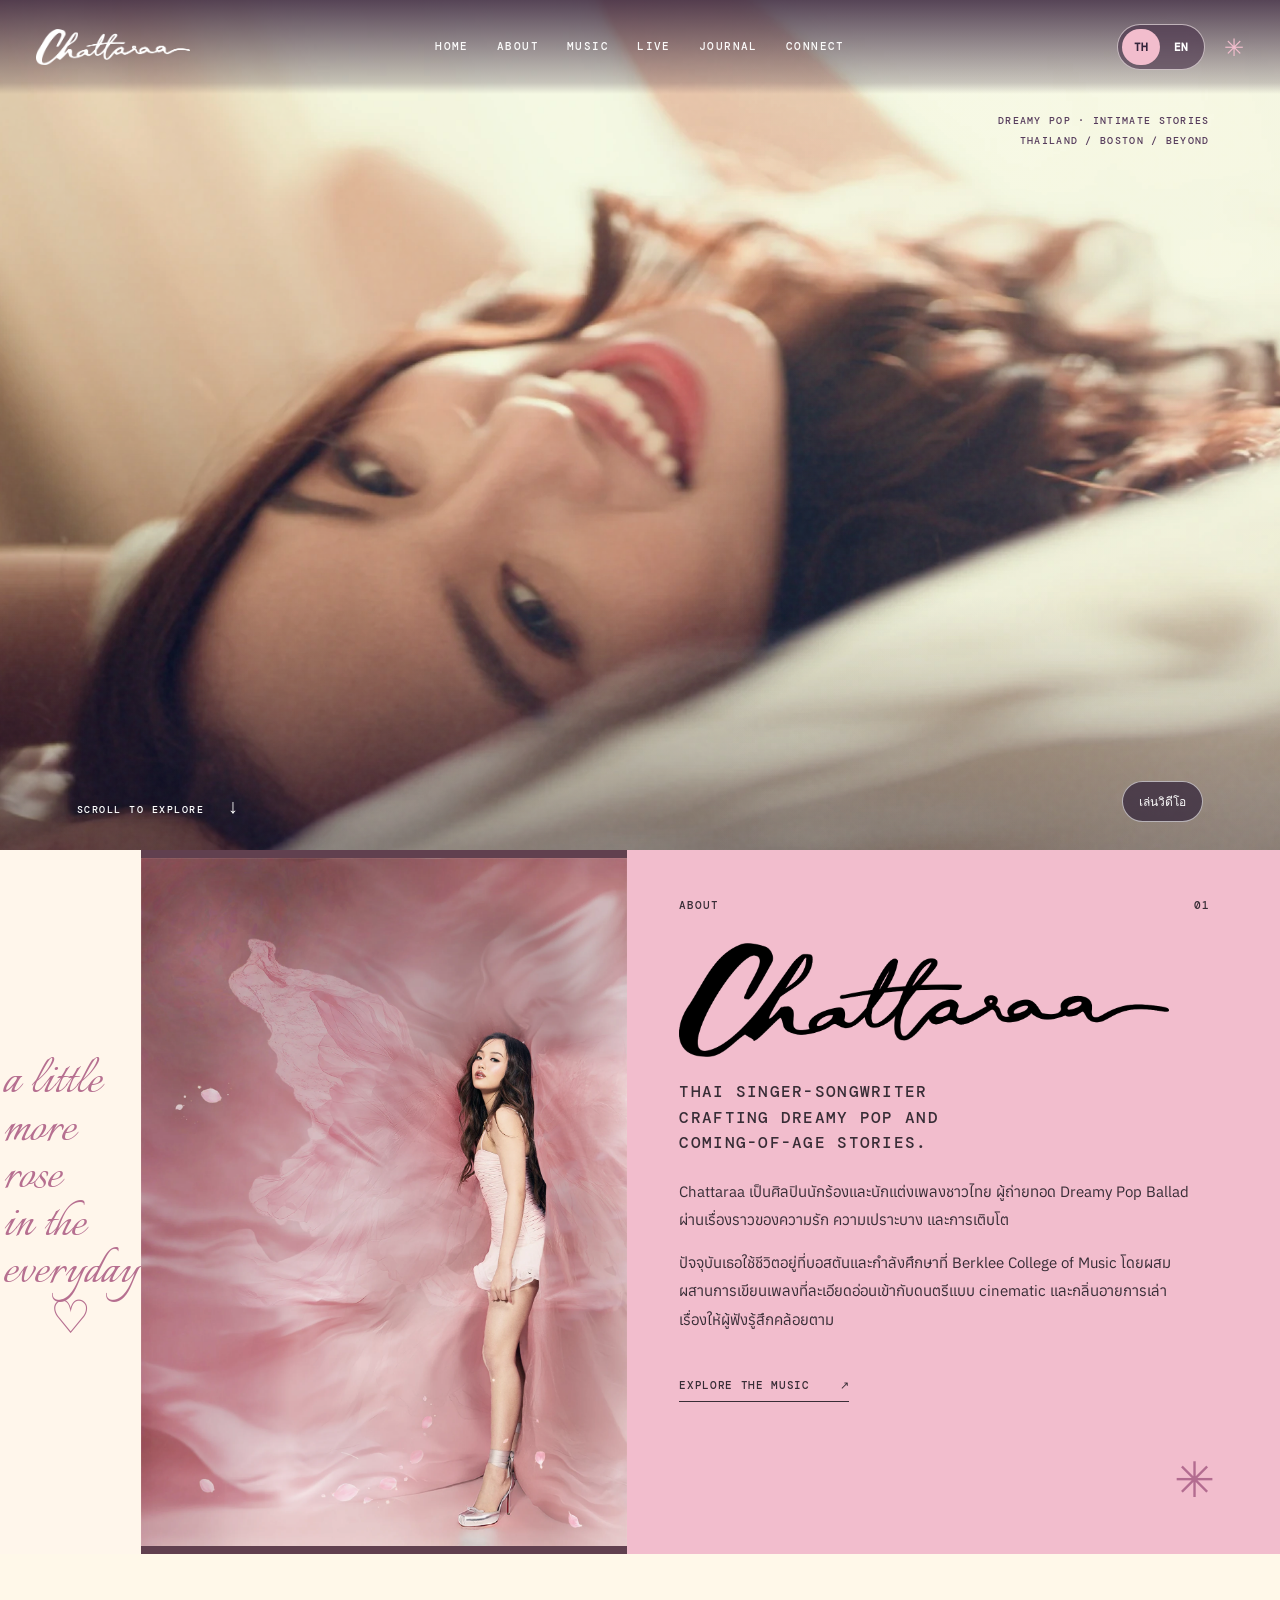
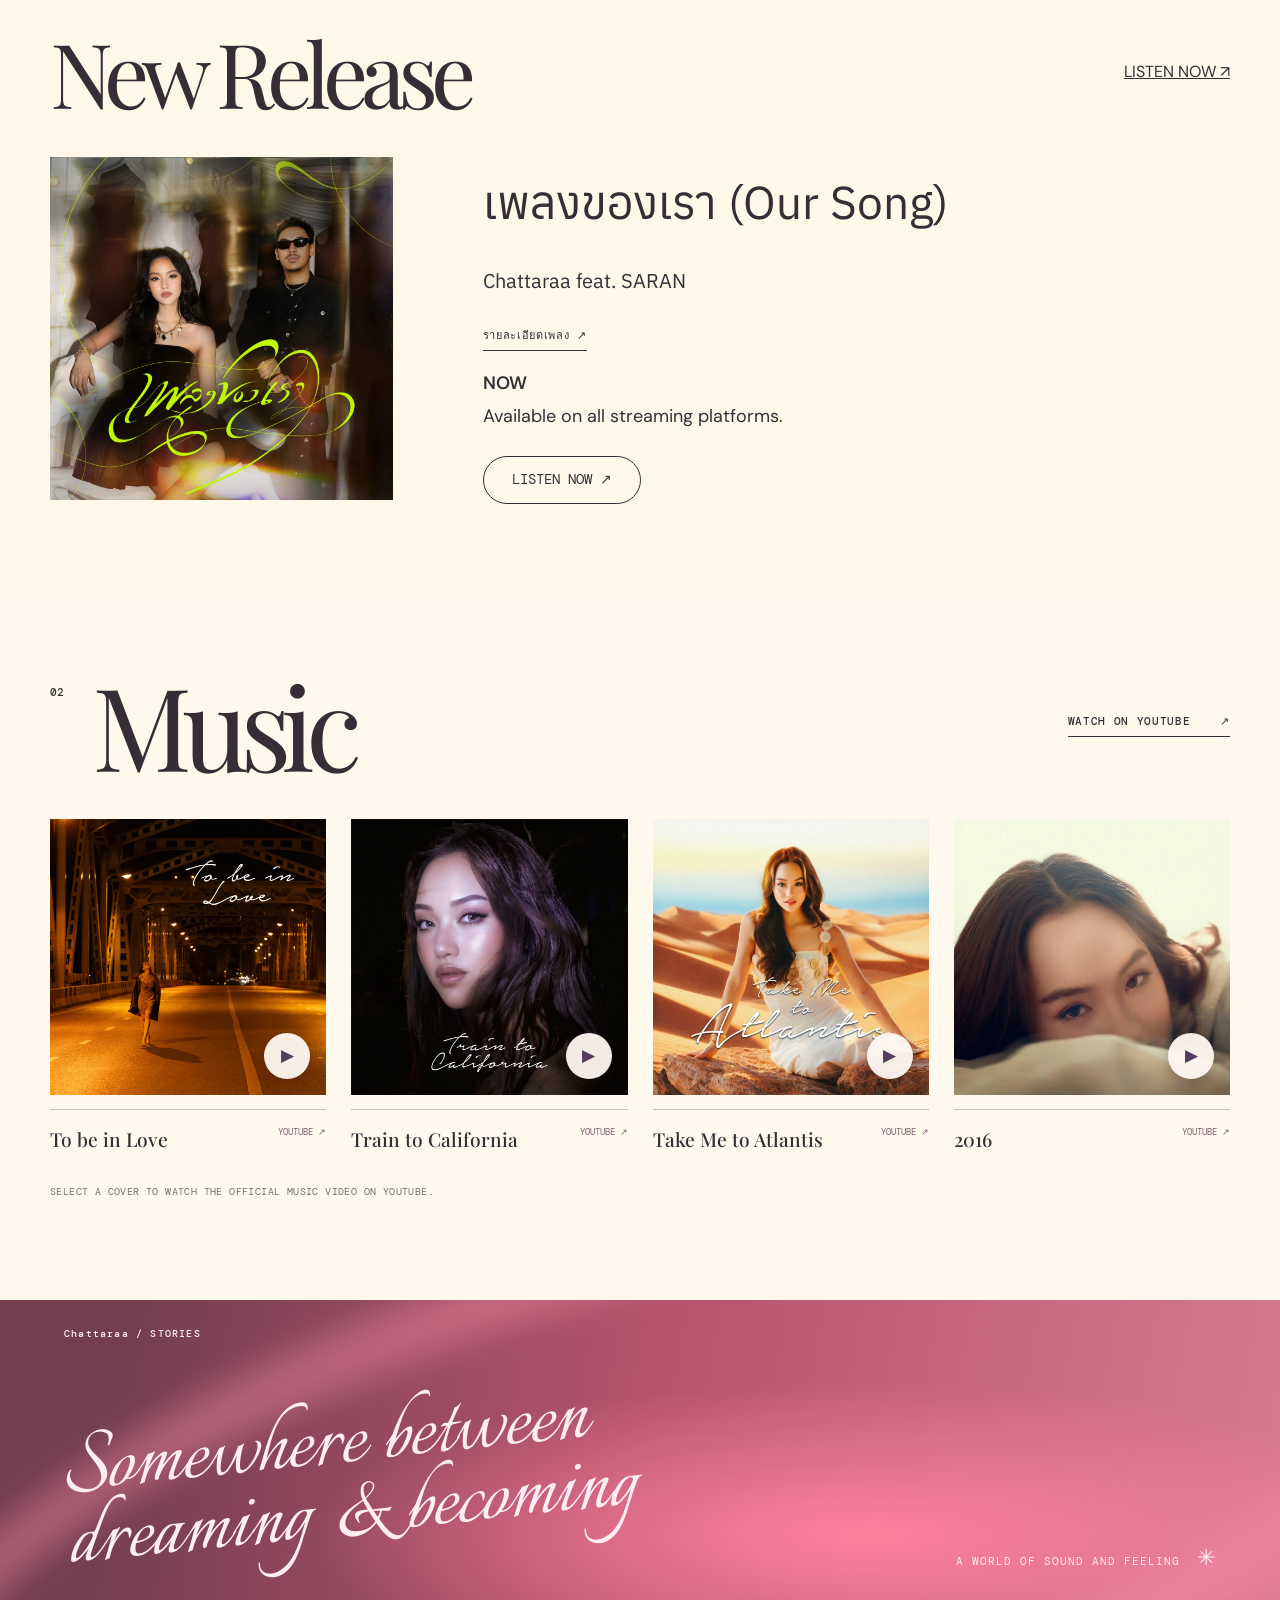
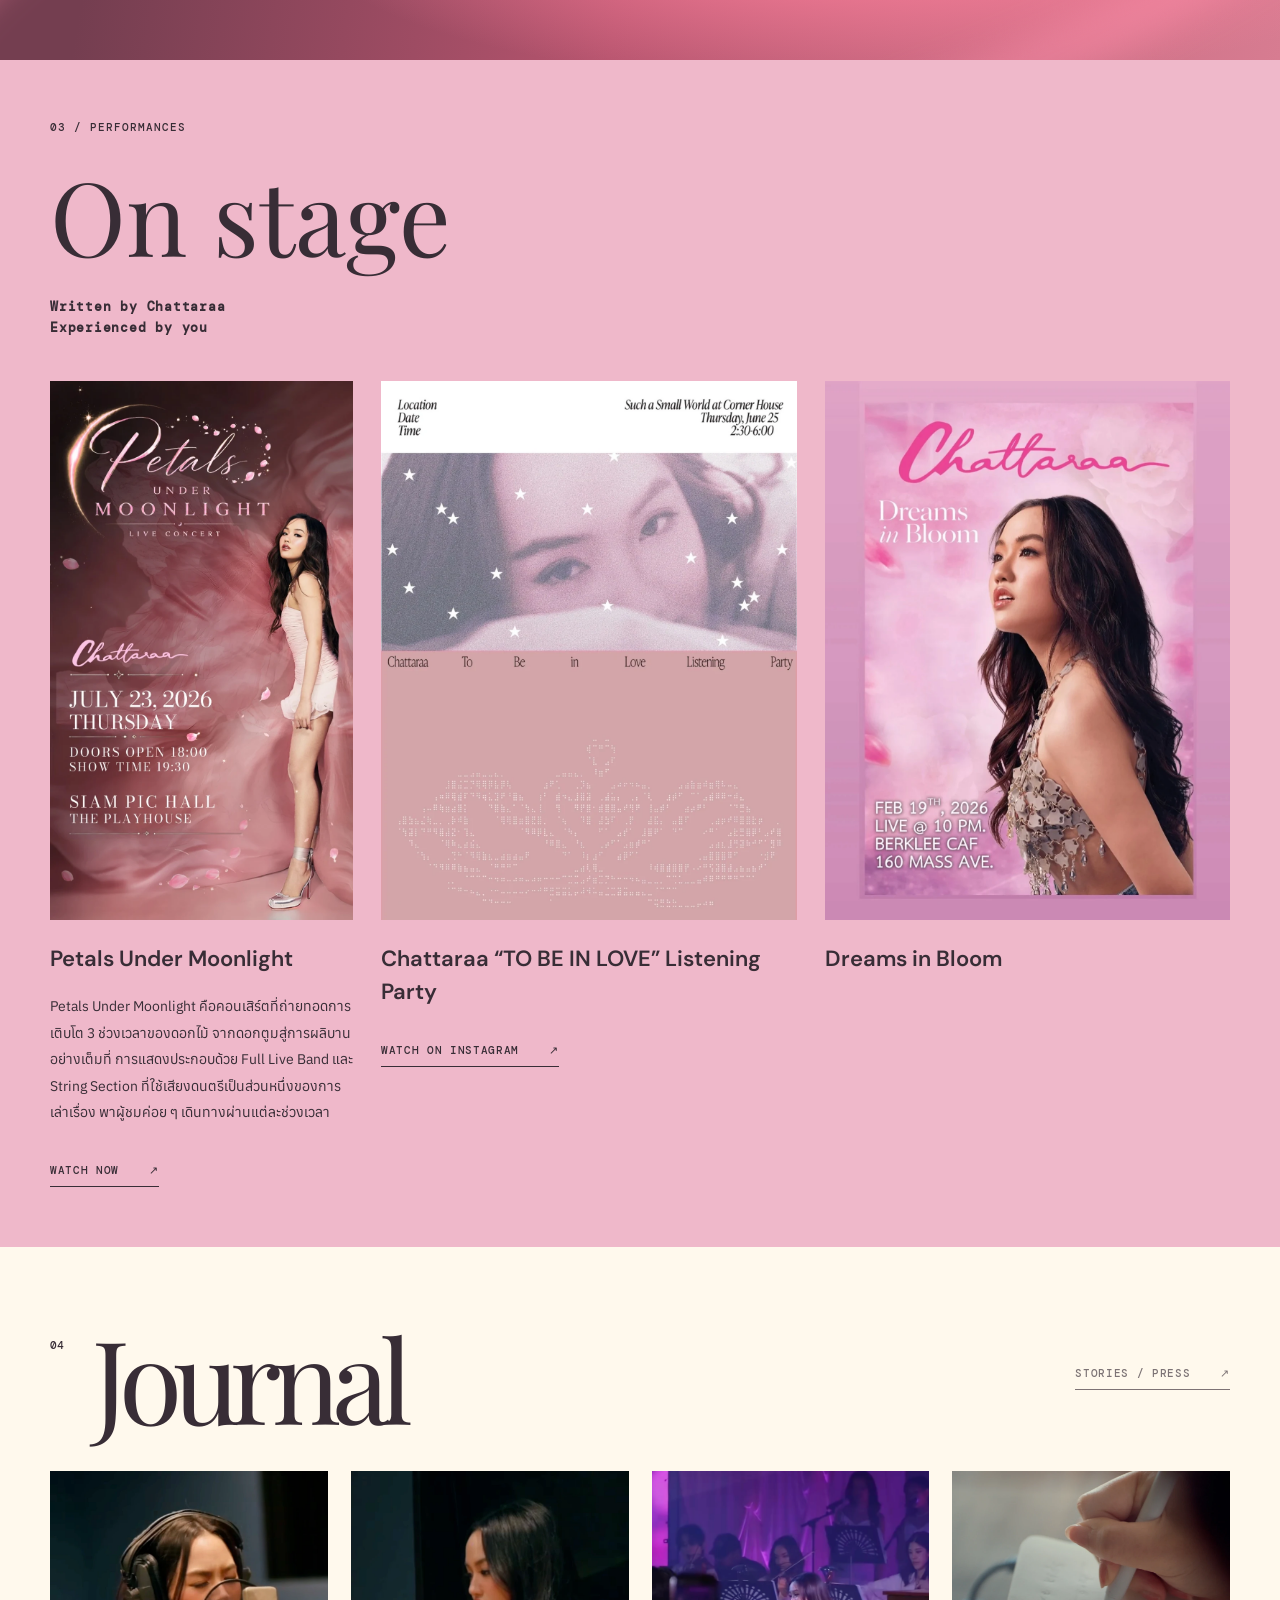
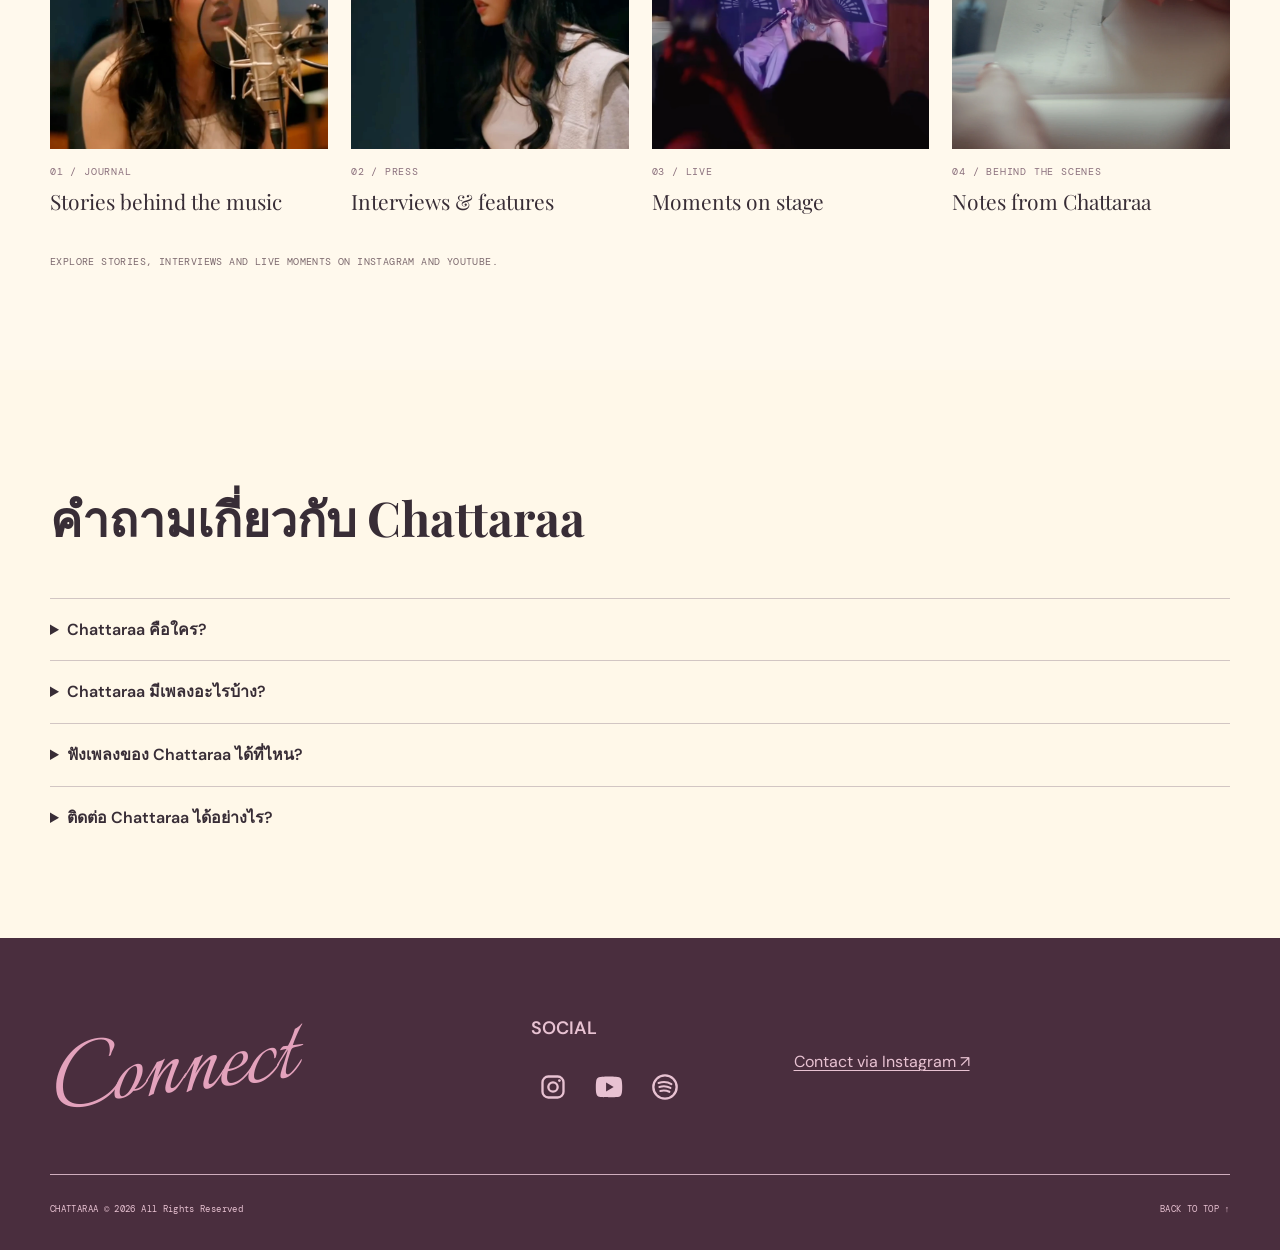
==== commit 612bd38d: "Refresh About portrait CSS on TH page" ====
--- a/th/index.html
+++ b/th/index.html
@@ -11,7 +11,7 @@
 <link href="https://fonts.googleapis.com" rel="preconnect"/>
 <link crossorigin="" href="https://fonts.gstatic.com" rel="preconnect"/>
 <link href="https://fonts.googleapis.com/css2?family=Anuphan:wght@400;500;600&amp;family=DM+Mono:wght@400;500&amp;family=DM+Sans:wght@400;500;600;700&amp;family=Italianno&amp;family=Playfair+Display:ital,wght@0,400;0,500;0,600;1,400;1,500&amp;display=swap" rel="stylesheet"/>
-<link rel="stylesheet" href="/assets/v12.css?v=20261012-live-sentence"/>
+<link rel="stylesheet" href="/assets/v12.css?v=20261030-portrait-fix"/>
 <link href="https://www.chattaraa.com/th/" rel="canonical"/><link href="https://www.chattaraa.com/" hreflang="en" rel="alternate"/><link href="https://www.chattaraa.com/th/" hreflang="th" rel="alternate"/><link href="https://www.chattaraa.com/" hreflang="x-default" rel="alternate"/><meta content="website" property="og:type"/><meta content="CHATTARAA" property="og:site_name"/><meta content="th_TH" property="og:locale"/><meta content="Chattaraa — ประวัติและผลงานเพลง | เว็บไซต์ทางการ" property="og:title"/><meta content="Chattaraa เป็นศิลปินนักร้องและนักแต่งเพลงชาวไทย ผู้ถ่ายทอด Dreamy Pop Ballad ผ่านเรื่องราวของความรัก ความเปราะบาง และการเติบโต" property="og:description"/><meta content="https://www.chattaraa.com/th/" property="og:url"/><meta content="https://www.chattaraa.com/assets/hero-chattaraa-1920.webp" property="og:image"/><meta content="summary_large_image" name="twitter:card"/><meta name="twitter:title" content="CHATTARAA — Official Website"/><meta name="twitter:image" content="https://www.chattaraa.com/assets/hero-chattaraa-1920.webp"/><meta name="chattaraa-version" content="12"/><script type="application/ld+json">{"@context":"https://schema.org","@graph":[{"@type":"Person","@id":"https://www.chattaraa.com/#artist","name":"Chattaraa","url":"https://www.chattaraa.com/","jobTitle":"Singer-songwriter","description":"Chattaraa is a Thai singer-songwriter crafting dreamy pop, intimate ballads and coming-of-age stories.","image":"https://www.chattaraa.com/assets/portrait-chattaraa.webp","sameAs":["https://www.youtube.com/@chattaraa","https://www.instagram.com/chattwan16/","https://open.spotify.com/artist/7L1WY9iSSZenZPKcU98Fn6","https://music.apple.com/us/artist/chattaraa/1829408654"]},{"@type":"WebSite","@id":"https://www.chattaraa.com/#website","name":"Chattaraa Official Website","url":"https://www.chattaraa.com/","inLanguage":["en","th"],"publisher":{"@id":"https://www.chattaraa.com/#artist"}},{"@type":"WebPage","@id":"https://www.chattaraa.com/th/#webpage","url":"https://www.chattaraa.com/th/","name":"Chattaraa — ประวัติและผลงานเพลง | เว็บไซต์ทางการ","inLanguage":"th","about":{"@id":"https://www.chattaraa.com/#artist"},"isPartOf":{"@id":"https://www.chattaraa.com/#website"}},{"@type":"MusicRecording","name":"To be in Love","byArtist":{"@id":"https://www.chattaraa.com/#artist"},"url":"https://youtu.be/dDhB05XkDJM"},{"@type":"MusicRecording","name":"Train to California","byArtist":{"@id":"https://www.chattaraa.com/#artist"},"url":"https://youtu.be/4gaR9DZhMm0"},{"@type":"MusicRecording","name":"Take Me to Atlantis","byArtist":{"@id":"https://www.chattaraa.com/#artist"},"url":"https://youtu.be/C6jtJ0VgAyo"},{"@type":"MusicRecording","name":"2016","byArtist":{"@id":"https://www.chattaraa.com/#artist"},"url":"https://youtu.be/xAIUsuw0jmA"},{"@type":"FAQPage","@id":"https://www.chattaraa.com/th/#questions","inLanguage":"th","mainEntity":[{"@type":"Question","name":"Chattaraa คือใคร?","acceptedAnswer":{"@type":"Answer","text":"Chattaraa เป็นศิลปินนักร้องและนักแต่งเพลงชาวไทย ถ่ายทอดเพลงป๊อปบรรยากาศชวนฝัน เพลงบัลลาด และเรื่องราวของการเติบโต"}},{"@type":"Question","name":"Chattaraa มีเพลงอะไรบ้าง?","acceptedAnswer":{"@type":"Answer","text":"ผลงานของ Chattaraa ได้แก่ เพลงของเรา (Our Song) feat. SARAN เผยแพร่วันที่ 15 ตุลาคม 2026, To be in Love, Train to California, Take Me to Atlantis และ 2016"}},{"@type":"Question","name":"ฟังเพลงของ Chattaraa ได้ที่ไหน?","acceptedAnswer":{"@type":"Answer","text":"ฟังได้ทาง Spotify และชมมิวสิกวิดีโอทางช่อง YouTube ของ Chattaraa ผ่านลิงก์ในเว็บไซต์นี้"}},{"@type":"Question","name":"ติดต่อ Chattaraa ได้อย่างไร?","acceptedAnswer":{"@type":"Answer","text":"ติดต่อผ่านลิงก์ Instagram ทางการในส่วนติดตามของเว็บไซต์นี้"}}]},{"@type":"MusicRecording","@id":"https://www.chattaraa.com/music/our-song/#recording","name":"เพลงของเรา (Our Song)","datePublished":"2026-10-15","byArtist":[{"@id":"https://www.chattaraa.com/#artist"},{"@type":"Person","name":"SARAN"}],"url":"https://www.chattaraa.com/th/music/our-song/","sameAs":["https://youtu.be/ZJOv2LEGpvU?si=WxZj2rjFKIjc48y0"],"image":"https://www.chattaraa.com/assets/our-song-presave.webp"}]}</script><style>.artist-faq{background:#fff8e9}.artist-faq h2{font-family:var(--serif);font-size:clamp(28px,5vw,48px)}.artist-faq details{border-top:1px solid #563c5c44;padding:18px 0}.artist-faq summary{cursor:pointer;font-weight:600;line-height:1.6}.artist-faq p{max-width:800px;line-height:1.9}</style><style>.hero-video{width:100%;height:100%;object-fit:cover}.hero-video-toggle{position:absolute;z-index:8;right:6%;bottom:28px;border:1px solid #fff9;border-radius:24px;padding:10px 16px;background:#34253bbd;color:white;cursor:pointer;font:12px var(--body)}</style><style>.journal-card-link{display:block;color:inherit;text-decoration:none}.journal-card-link:focus-visible{outline:3px solid #563c5c;outline-offset:6px}.journal-card-link .journal-art{transition:filter .2s ease}.journal-card-link:hover .journal-art{filter:brightness(1.08)}.journal-card-link:hover h3{text-decoration:underline;text-underline-offset:5px}@media(prefers-reduced-motion:reduce){.journal-card-link .journal-art{transition:none}}</style><style>.journal-card .journal-photo{position:relative;padding:0;aspect-ratio:1/1;overflow:hidden;background:none}.journal-photo::before,.journal-photo::after{display:none}.journal-photo img{display:block;width:100%;height:100%;object-fit:cover}</style><style id="footer-social-icons">.connect-inner .social-links{gap:12px}.connect-inner .social-links a.social-icon{display:inline-flex;align-items:center;justify-content:center;width:44px;height:44px;min-width:44px;border:0;text-decoration:none;border-radius:8px;transition:opacity .2s}.connect-inner .social-links a.social-icon:hover{opacity:.75}.connect-inner .social-links a.social-icon:focus-visible{outline:2px solid currentColor;outline-offset:4px}.social-icon svg{display:block;width:28px;height:28px}</style>
 <style>.live-intro .live-lead{text-transform:none;font-weight:600}</style>
 <style>.performance-title{font:600 22px/1.5 var(--body);margin:0 0 22px;overflow-wrap:break-word}.performance-title a{text-decoration:none}.performance-title a:hover{text-decoration:underline;text-underline-offset:4px}</style>
--- a/assets/v12.css
+++ b/assets/v12.css
@@ -128,3 +128,9 @@
 .presave-section{background:var(--cream,#fff8ed);color:var(--ink,#352b33)}.presave-layout{display:grid;grid-template-columns:minmax(0,343.2px) 1fr;align-items:center;gap:clamp(32px,7vw,110px)}.presave-cover{display:block;max-width:343.2px}.presave-cover img{display:block;width:100%;height:auto;aspect-ratio:1;object-fit:contain}.presave-kicker{font:16px/1.6 var(--mono);letter-spacing:.14em}.presave-copy h3{font:400 clamp(31px,3.6vw,58px)/1.4 'Anuphan','Noto Sans Thai',Tahoma,sans-serif;margin:18px 0 28px}.presave-copy h3 span{font-size:.7em}.presave-button{display:inline-flex;align-items:center;min-height:48px;padding:12px 28px;border:1px solid currentColor;border-radius:28px;text-decoration:none;font:14px/1.4 var(--mono)}.presave-button:hover{background:#f2bdcd}.presave-cover:focus-visible,.presave-button:focus-visible{outline:2px solid currentColor;outline-offset:5px}@media(max-width:600px){.presave-layout{grid-template-columns:1fr;gap:24px}.presave-cover{width:78%;max-width:343.2px}.presave-copy h3{margin:12px 0 20px}.presave-section .section-heading h2{font-size:clamp(48px,13vw,76px)}}
 
 .presave-release{font:400 20px/1.8 'Anuphan','Noto Sans Thai',Tahoma,sans-serif;margin:0 0 24px;overflow-wrap:break-word}
+
+/* CHATTARAA desktop editorial portrait: show full uncropped artist */
+@media (min-width: 801px) {
+  .about-photo-slot.has-real-photo { min-height: clamp(620px, 55vw, 900px); }
+  .about-photo-slot.has-real-photo .about-photo-image { object-fit: contain; object-position: center center; }
+}
